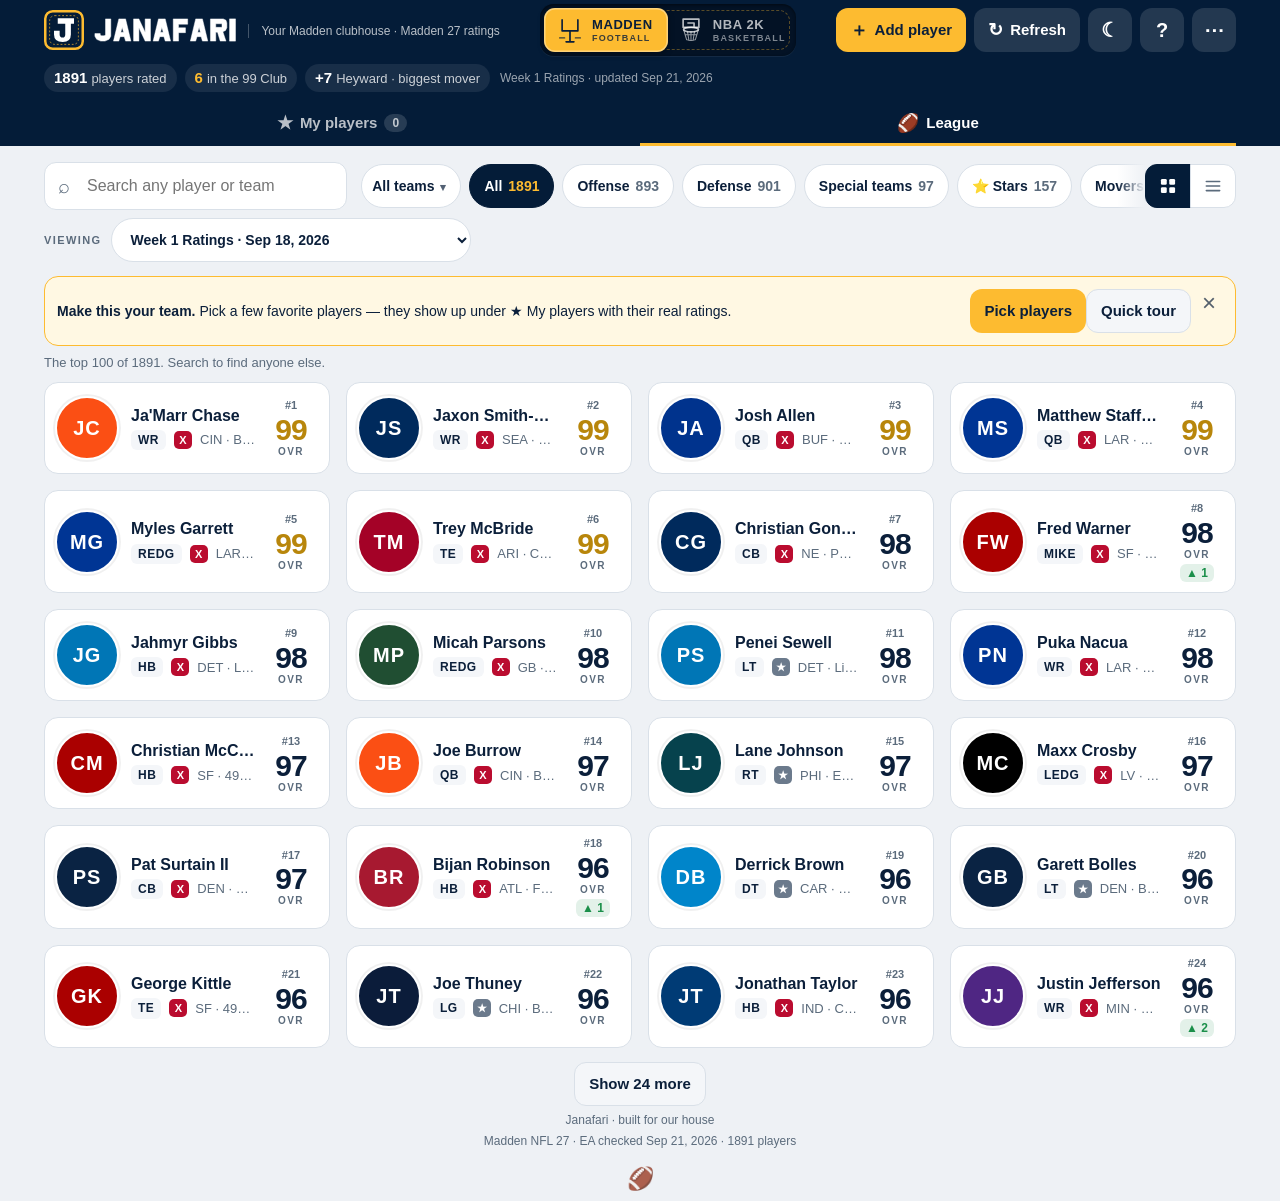
==== index.html @ 6f564b6e "Free agents: stop deleting the players neither source rates any more EA's Week 1 Ratings dropped 1,2" ====
<!doctype html>
<html lang="en">
<head>
  <meta charset="utf-8">
  <meta name="viewport" content="width=device-width, initial-scale=1, viewport-fit=cover">
  <meta name="apple-mobile-web-app-capable" content="yes">
  <meta name="apple-mobile-web-app-status-bar-style" content="black-translucent">
  <meta name="theme-color" content="#041c38">
  <title>Janafari — Madden 27 &amp; NBA 2K27 Ratings</title>
  <link rel="icon" href="data:image/svg+xml,%3Csvg xmlns=%22http://www.w3.org/2000/svg%22 viewBox=%220 0 64 64%22 role=%22img%22 aria-label=%22Janafari J%22%3E%3Crect x=%222%22 y=%222%22 width=%2260%22 height=%2260%22 rx=%2212%22 fill=%22%23041c38%22 stroke=%22%23fdbb30%22 stroke-width=%224%22/%3E%3Crect x=%229%22 y=%229%22 width=%2246%22 height=%2246%22 rx=%228%22 fill=%22none%22 stroke=%22%23fdbb30%22 stroke-width=%221.5%22 stroke-dasharray=%223 3%22 opacity=%22.7%22/%3E%3Cpath d=%22M22 13 H48 V22 H43 V39 Q43 51 30 51 Q16 51 16 39 V33 H25 V39 Q25 44 30 44 Q34 44 34 39 V22 H22 Z%22 fill=%22%23fff%22/%3E%3C/svg%3E">
  <link rel="apple-touch-icon" href="brand/apple-touch-icon.png">
  <link rel="stylesheet" href="styles.css?v=36">
  <script>
    // Set the theme BEFORE first paint so a dark-mode visitor never sees a white flash.
    (function () {
      try {
        var saved = localStorage.getItem('janafari-theme');
        if (saved !== 'dark' && saved !== 'light') {
          saved = window.matchMedia && window.matchMedia('(prefers-color-scheme: dark)').matches ? 'dark' : 'light';
        }
        document.documentElement.setAttribute('data-theme', saved);
      } catch (e) {
        document.documentElement.setAttribute('data-theme', 'light');
      }
    })();
  </script>
</head>
<body>

  <header class="topbar" style="padding-top: env(safe-area-inset-top);">
    <div class="wrap">
      <div class="masthead">
        <a class="brand" href="./" title="Janafari — home">
          <svg xmlns="http://www.w3.org/2000/svg" viewBox="0 0 64 64" aria-hidden="true" focusable="false" class="j-mark"><rect x="2" y="2" width="60" height="60" rx="12" fill="#041c38" stroke="#fdbb30" stroke-width="4"/><rect x="9" y="9" width="46" height="46" rx="8" fill="none" stroke="#fdbb30" stroke-width="1.5" stroke-dasharray="3 3" opacity=".7"/><path d="M22 13 H48 V22 H43 V39 Q43 51 30 51 Q16 51 16 39 V33 H25 V39 Q25 44 30 44 Q34 44 34 39 V22 H22 Z" fill="#fff"/></svg>
          <span class="brand-text">
            <h1 class="brand-name"><svg xmlns="http://www.w3.org/2000/svg" viewBox="-4 -4 641 108" role="img" aria-label="Janafari" class="wordmark"><g fill="#fff" stroke="#fff" stroke-width="2" stroke-linejoin="round" fill-rule="evenodd"><path d="M47.7 0.0 L71.7 0.0 L71.7 78.0 L63.7 92.0 L45.7 100.0 L26.0 100.0 L8.0 92.0 L0.0 78.0 L0.0 66.0 L24.0 66.0 L24.0 72.0 L30.0 76.0 L41.7 76.0 L47.7 72.0 L47.7 0.0 Z"/><path d="M83.7 100.0 L107.7 0.0 L138.1 0.0 L162.1 100.0 L138.1 100.0 L132.1 80.0 L113.7 80.0 L107.7 100.0 Z M116.7 60.0 L129.1 60.0 L122.1 36.0 L123.7 36.0 Z"/><path d="M174.1 0.0 L198.1 0.0 L226.2 60.0 L226.2 0.0 L250.2 0.0 L250.2 100.0 L226.2 100.0 L198.1 40.0 L198.1 100.0 L174.1 100.0 Z"/><path d="M262.2 100.0 L286.2 0.0 L316.6 0.0 L340.6 100.0 L316.6 100.0 L310.6 80.0 L292.2 80.0 L286.2 100.0 Z M295.2 60.0 L307.6 60.0 L300.6 36.0 L302.2 36.0 Z"/><path d="M352.6 0.0 L417.6 0.0 L417.6 24.0 L376.6 24.0 L376.6 40.0 L407.6 40.0 L407.6 62.0 L376.6 62.0 L376.6 100.0 L352.6 100.0 Z"/><path d="M429.6 100.0 L453.6 0.0 L484.0 0.0 L508.0 100.0 L484.0 100.0 L478.0 80.0 L459.6 80.0 L453.6 100.0 Z M462.6 60.0 L475.0 60.0 L468.0 36.0 L469.6 36.0 Z"/><path d="M520.0 0.0 L577.9 0.0 L589.9 6.0 L593.9 18.0 L593.9 40.0 L587.9 52.0 L575.9 58.0 L589.9 100.0 L589.9 100.0 L563.9 100.0 L551.9 60.0 L544.0 60.0 L544.0 100.0 L520.0 100.0 Z M544.0 22.0 L571.9 22.0 L571.9 38.0 L544.0 38.0 Z"/><path d="M605.9 0.0 L632.8 0.0 L632.8 100.0 L605.9 100.0 Z"/></g></svg></h1>
            <span class="brand-desc">Your Madden clubhouse · Madden 27 ratings</span>
          </span>
        </a>
        <!-- Sport switch: two jersey patches on a scoreboard track. The marks are single-weight line drawings
             (goalposts · a hoop) as SVG paths — no emoji, no fonts, no cartoon balls — drawn in one colour so
             they read like the wordmark; the gold patch slides between them. app.js sets data-on + aria-pressed. -->
        <div class="sport-switch" role="group" aria-label="Sport" id="sportSwitch" data-on="nfl">
          <span class="sport-thumb" aria-hidden="true"></span>
          <button class="sport-btn active" type="button" data-sport-pick="nfl" aria-pressed="true" title="Madden 27 — football ratings"><svg class="sport-ic" viewBox="0 0 32 32" aria-hidden="true" focusable="false"><path class="ic-line" d="M16 29.5 V17 M7 17 H25 M7 17 V4.5 M25 17 V4.5 M11.5 29.5 H20.5"/><path class="ic-line ic-thin" d="M4 25 H10 M22 25 H28"/></svg><span class="sport-label"><b>Madden</b><small>Football</small></span></button>
          <button class="sport-btn" type="button" data-sport-pick="nba" aria-pressed="false" title="NBA 2K27 — basketball ratings"><svg class="sport-ic" viewBox="0 0 32 32" aria-hidden="true" focusable="false"><path class="ic-line" d="M7 3.5 H25 V13 H7 Z M12.5 8 H19.5 V13 H12.5"/><ellipse class="ic-line" cx="16" cy="15.5" rx="8.5" ry="2.6"/><path class="ic-line ic-thin" d="M7.8 16.4 L11 27 M12 18 L13.5 27 M16 18.1 V27 M20 18 L18.5 27 M24.2 16.4 L21 27 M11 27 Q16 29.2 21 27 M9.4 21.5 H22.6"/></svg><span class="sport-label"><b>NBA 2K</b><small>Basketball</small></span></button>
        </div>
        <nav class="header-actions" aria-label="Actions">
          <button class="button button-gold" id="addButton" type="button"><span class="icon" aria-hidden="true">＋</span><span class="label">Add player</span></button>
          <button class="button" id="updateButton" type="button" title="Refresh ratings"><span class="icon" aria-hidden="true">↻</span><span class="label">Refresh</span><span class="sr-only">ratings</span></button>
          <button class="button button-icon" id="themeToggle" type="button" aria-pressed="false" title="Switch between light and dark"><span class="theme-icon" aria-hidden="true">☾</span><span class="sr-only">Toggle dark mode</span></button>
          <button class="button button-icon" id="helpButton" type="button" aria-label="Open Janafari Playbook" title="Janafari Playbook — how to use this page" aria-haspopup="dialog"><span aria-hidden="true">?</span></button>
          <button class="button button-icon" id="moreButton" type="button" title="More: backup, restore, where the numbers come from"><span aria-hidden="true">⋯</span><span class="sr-only">More</span></button>
        </nav>
      </div>

      <button class="egg-runner" id="eggRunner" type="button" aria-label="Play End Zone Run" title="Catch him!" hidden><span aria-hidden="true">🏃</span></button>
      <button class="egg-runner egg-ball" id="eggBall" type="button" aria-label="Play Janafari Jam" title="Catch it!" hidden><svg viewBox="0 0 32 32" aria-hidden="true" focusable="false" class="mark-ball"><circle cx="16" cy="16" r="13"/><path d="M16 3 V29 M3 16 H29 M6.8 6.8 Q16 14.5 25.2 6.8 M6.8 25.2 Q16 17.5 25.2 25.2"/></svg></button>
      <div class="statline" id="statline" aria-live="polite">
        <span class="stat"><b id="trackedCount">–</b><span id="trackedLabel">players rated</span></span>
        <span class="stat gold"><b id="clubCount">–</b><span id="clubLabel">in the 99 Club</span></span>
        <span class="stat" id="moverStat" hidden><b id="moverValue">–</b><span id="moverName">biggest mover</span></span>
        <span class="stat-source" id="sourceStamp">Loading ratings…</span>
      </div>

      <div class="tabs">
        <div class="tablist" role="tablist" aria-label="Which players to show">
          <button class="tab active" type="button" role="tab" id="tab-watch" data-tab="watch" aria-selected="true" aria-controls="boardPanel" tabindex="0"><span class="tab-icon" aria-hidden="true">★</span>My players<span class="tab-count" id="watchTabCount">0</span></button>
          <button class="tab" type="button" role="tab" id="tab-league" data-tab="league" aria-selected="false" aria-controls="boardPanel" tabindex="-1"><span class="tab-icon" aria-hidden="true">🏈</span>League</button>
        </div>
        <button class="tab tab-add" type="button" id="addTab" aria-haspopup="dialog"><span class="tab-icon" aria-hidden="true">＋</span>Add</button>
      </div>
    </div>
  </header>

  <main class="wrap board">
    <div class="toolbar">
      <div class="toolbar-row merge">
        <label class="search-box">
          <span class="search-icon" aria-hidden="true">⌕</span>
          <span class="sr-only">Search players</span>
          <input id="searchInput" type="search" placeholder="Search any player or team" autocomplete="off" autocorrect="off" autocapitalize="off" spellcheck="false">
          <button class="search-clear" id="searchClear" type="button" aria-label="Clear search" hidden>×</button>
        </label>
        <div class="chips-wrap" id="chipsWrap">
        <div class="chips" role="group" aria-label="Filter players" id="filterChips">
          <button class="chip chip-team" type="button" id="teamChip" aria-haspopup="dialog" title="Pick a team"><span class="team-chip-label">All teams</span><span class="chip-caret" aria-hidden="true">▾</span></button>
          <button class="chip active" type="button" data-filter="all">All</button>
          <button class="chip" type="button" data-filter="offense" data-sport="nfl">Offense</button>
          <button class="chip" type="button" data-filter="defense" data-sport="nfl">Defense</button>
          <button class="chip" type="button" data-filter="special" data-sport="nfl">Special teams</button>
          <button class="chip" type="button" data-filter="guard" data-sport="nba">Guards</button>
          <button class="chip" type="button" data-filter="forward" data-sport="nba">Forwards</button>
          <button class="chip" type="button" data-filter="center" data-sport="nba">Centers</button>
          <button class="chip" type="button" data-filter="stars">⭐ Stars</button>
          <button class="chip" type="button" data-filter="movers" id="moversChip" hidden>Movers</button>
        </div>
        </div>
        <div class="view-group" role="group" aria-label="Choose layout">
          <button class="view-btn active" type="button" data-view="cards" aria-pressed="true" title="Cards"><svg class="view-ic" viewBox="0 0 24 24" aria-hidden="true" focusable="false"><rect x="3.5" y="3.5" width="7" height="7" rx="1.6"/><rect x="13.5" y="3.5" width="7" height="7" rx="1.6"/><rect x="3.5" y="13.5" width="7" height="7" rx="1.6"/><rect x="13.5" y="13.5" width="7" height="7" rx="1.6"/></svg><span class="sr-only">Cards</span></button>
          <button class="view-btn" type="button" data-view="list" aria-pressed="false" title="List"><svg class="view-ic" viewBox="0 0 24 24" aria-hidden="true" focusable="false"><path d="M4 6.5 H20 M4 12 H20 M4 17.5 H20"/></svg><span class="sr-only">List</span></button>
        </div>
      </div>
      <div class="toolbar-row week-row" id="weekRow" hidden>
        <label for="weekSelect" class="kicker" style="margin-right:10px">Viewing</label>
        <select id="weekSelect" class="chip" aria-label="Choose rating week"></select>
      </div>
    </div>

    <div class="invite" id="invite" hidden>
      <div class="invite-text"><b>Make this your team.</b> Pick a few favorite players — they show up under ★ My players with their real ratings.</div>
      <button class="button button-gold" id="inviteButton" type="button">Pick players</button>
      <button class="button button-quiet invite-tour" id="inviteTour" type="button">Quick tour</button>
      <button class="invite-close" id="inviteClose" type="button" aria-label="Dismiss">&times;</button>
    </div>
    <p class="board-note" id="boardNote" hidden></p>
    <div class="empty-state" id="loading"><div class="empty-icon">🏈</div><strong class="empty-title">Loading ratings…</strong></div>
    <div id="boardPanel" role="tabpanel" aria-labelledby="tab-watch">
    <div class="card-grid" id="playerCards"></div>

    <div class="table-wrap" id="tableWrap" hidden>
      <table>
        <thead>
          <tr>
            <th class="rank-col">#</th>
            <th>Player</th>
            <th class="center">OVR</th>
            <th class="center col-change" id="thChange" hidden>Week</th>
            <th class="col-trend" id="thTrend" hidden>Trend</th>
          </tr>
        </thead>
        <tbody id="playerRows"></tbody>
      </table>
    </div>
    <div class="empty-state" id="emptyState" hidden></div>
    <div class="more-row" id="moreRow" hidden><button class="button button-quiet" id="moreButtonList" type="button">Show more</button></div>
    </div>
  </main>

  <footer class="wrap">
    <span>Janafari · built for our house</span><br>
    <span id="footerStamp"></span><br>
    <button class="button button-icon footer-egg" id="playEgg" type="button" aria-label="Play End Zone Run" title="End Zone Run" data-sport="nfl"><span aria-hidden="true">🏈</span></button><button class="button button-icon footer-egg footer-egg-hoop" id="playEggNba" type="button" aria-label="Play Janafari Jam" title="Janafari Jam" data-sport="nba"><svg viewBox="0 0 32 32" aria-hidden="true" focusable="false" class="mark-hoop"><path d="M7 3.5 H25 V13 H7 Z M12.5 8 H19.5 V13 H12.5"/><ellipse cx="16" cy="15.5" rx="8.5" ry="2.6"/><path d="M7.8 16.4 L11 27 M12 18 L13.5 27 M16 18.1 V27 M20 18 L18.5 27 M24.2 16.4 L21 27 M11 27 Q16 29.2 21 27 M9.4 21.5 H22.6"/></svg></button>
  </footer>

  <div class="modal" id="addModal" role="dialog" aria-modal="true" aria-labelledby="addTitle" hidden>
    <div class="modal-backdrop" data-close="add"></div>
    <div class="modal-sheet">
      <div class="modal-head">
        <div><div class="kicker">Find anyone in the league</div><h2 id="addTitle">Add a player</h2></div>
        <button class="close-button" type="button" data-close="add" aria-label="Close">&times;</button>
      </div>
      <div class="modal-body">
        <label class="search-box">
          <span class="search-icon" aria-hidden="true">⌕</span>
          <span class="sr-only">Search the league</span>
          <input id="addSearch" type="search" placeholder="Name, team or position" autocomplete="off" autocorrect="off" autocapitalize="off" spellcheck="false">
        </label>
        <p class="modal-copy" id="addStatus" style="margin-top:12px">Type a name, team or position — every rated player is here.</p>
        <div class="roster-list" id="addResults"></div>
      </div>
    </div>
  </div>

  <div class="modal" id="playerModal" role="dialog" aria-modal="true" aria-labelledby="playerTitle" hidden>
    <div class="modal-backdrop" data-close="player"></div>
    <div class="modal-sheet">
      <div class="modal-head">
        <div><div class="kicker" id="playerKicker">Player card</div><h2 id="playerTitle">Player</h2></div>
        <button class="close-button" type="button" data-close="player" aria-label="Close">&times;</button>
      </div>
      <div class="modal-body">
        <div class="bio-hero" id="bioHero"></div>
        <dl class="bio-list" id="bioList"></dl>
        <div class="bio-stats" id="bioStats"></div>
      </div>
      <div class="modal-foot">
        <button class="button button-gold" id="watchToggle" type="button">☆ Add to my players</button>
      </div>
    </div>
  </div>

  <div class="modal" id="teamModal" role="dialog" aria-modal="true" aria-labelledby="teamTitle" hidden>
    <div class="modal-backdrop" data-close="team"></div>
    <div class="modal-sheet">
      <div class="modal-head">
        <div><div class="kicker">Tap a logo</div><h2 id="teamTitle">Pick a team</h2></div>
        <button class="close-button" type="button" data-close="team" aria-label="Close">&times;</button>
      </div>
      <div class="modal-body">
        <div class="team-grid" id="teamGrid"></div>
      </div>
    </div>
  </div>

  <!-- Asked once, the first time a player on the list stops being rated. Closing it KEEPS everyone. -->
  <div class="modal" id="faModal" role="dialog" aria-modal="true" aria-labelledby="faTitle" hidden>
    <div class="modal-backdrop" data-close="fa"></div>
    <div class="modal-sheet">
      <div class="modal-head">
        <div><div class="kicker">Your players</div><h2 id="faTitle">A free agent</h2></div>
        <button class="close-button" type="button" data-close="fa" aria-label="Close">&times;</button>
      </div>
      <div class="modal-body">
        <p class="fa-note" id="faNote"></p>
        <div id="faList"></div>
        <div class="fa-actions"><button class="button button-gold" type="button" id="faKeep">Keep on my list</button></div>
      </div>
    </div>
  </div>

  <div class="modal" id="moreModal" role="dialog" aria-modal="true" aria-labelledby="moreTitle" hidden>
    <div class="modal-backdrop" data-close="more"></div>
    <div class="modal-sheet">
      <div class="modal-head">
        <div><div class="kicker">Keep it safe</div><h2 id="moreTitle">Backup &amp; more</h2></div>
        <button class="close-button" type="button" data-close="more" aria-label="Close">&times;</button>
      </div>
      <div class="modal-body">
        <button class="backup-action" id="helpMore" type="button"><b>? Help · Janafari Playbook</b><span>What to tap, what the numbers mean, where your players go</span></button>
        <button class="backup-action" id="playMore" type="button" data-sport="nfl"><b>🏈 Play End Zone Run</b><span>Tap to jump. Reach the end zone.</span></button>
        <button class="backup-action" id="playMoreNba" type="button" data-sport="nba"><b>Play Janafari Jam</b><span>Two-on-two, one button, random rules every basket.</span></button>
        <button class="backup-action" id="refreshMore" type="button"><b>↻ Refresh ratings</b><span>Get what today's check found</span></button>
        <p class="modal-copy" style="margin-top:16px">Your players and the saved weeks live on this device. Save a backup once in a while in case Safari clears its website data.</p>
        <button class="backup-action" id="exportButton" type="button"><b>Save a backup file</b><span>Downloads your players and saved weeks</span></button>
        <label class="backup-action file-action"><b>Restore a backup file</b><span>Choose a previously saved .json file</span><input id="importInput" type="file" accept="application/json,.json"></label>
        <div class="more-info">
          <b>Where the numbers come from.</b>
          <span data-sport="nfl">Every rating and attribute is EA's official Madden 27 data, saved with this page and checked for updates every day. Nobody types a rating in here.</span>
          <span data-sport="nba">Every rating, attribute and badge is NBA 2K27 data from 2K Ratings, the Play Now database — saved with this page and checked for updates every day. 2K's own site only shows a top 100. Nobody types a rating in here.</span>
          <span id="moreStamp"></span><br>
          <a href="https://www.ea.com/games/madden-nfl/ratings" target="_blank" rel="noopener" data-sport="nfl">See EA's ratings page ↗</a>
          <a href="https://www.2kratings.com/" target="_blank" rel="noopener" data-sport="nba">See 2K Ratings ↗</a>
        </div>
        <div class="danger-zone">
          <button id="resetButton" type="button">Clear my players</button>
        </div>
      </div>
    </div>
  </div>

  <div class="modal" id="helpModal" role="dialog" aria-modal="true" aria-labelledby="helpTitle" hidden>
    <div class="modal-backdrop" data-close="help"></div>
    <div class="modal-sheet">
      <div class="modal-head">
        <div><div class="kicker">How to play</div><h2 id="helpTitle">Janafari Playbook</h2></div>
        <button class="close-button" type="button" data-close="help" aria-label="Close">&times;</button>
      </div>
      <div class="modal-body help-body">
        <nav class="help-nav" aria-label="Jump to a section">
          <a class="chip" href="#help-find">Find a player</a><a class="chip" href="#help-mine">My players</a><a class="chip" href="#help-team">Find a team</a><a class="chip" href="#help-card">Player cards</a><a class="chip" href="#help-changes">Rating changes</a><a class="chip" href="#help-filters">Filters</a><a class="chip" href="#help-refresh">Refresh</a><a class="chip" href="#help-keep">Keep your list</a><a class="chip" href="#help-game" data-sport="nfl">End Zone Run</a><a class="chip" href="#help-jam" data-sport="nba">Janafari Jam</a>
        </nav>
        <div class="help-intro">
          <p>Three things to know, then you're playing.</p>
          <button class="button button-gold" id="tourStart" type="button">Take a quick tour</button>
        </div>

        <section class="help-section" id="help-find">
          <div class="help-icon" aria-hidden="true"><span class="help-btn gold">＋</span></div>
          <div class="help-text"><h3>Find a player</h3><p>Tap <b>＋ Add</b> (bottom bar on a phone, top-right on an iPad or PC) and search for a player. Open his card and tap <b>☆ Add to my players</b>.</p>
            <button class="button button-quiet help-go" type="button" data-go="add">Find a player</button></div>
        </section>

        <section class="help-section" id="help-mine">
          <div class="help-icon" aria-hidden="true"><span class="help-btn">★</span></div>
          <div class="help-text"><h3>My players</h3><p>Tap <b>★ My players</b> to see your players. Tap <b>League</b> to see every player in the <span data-sport="nfl">NFL</span><span data-sport="nba">NBA</span>. The <b>🏈 / 🏀</b> switch at the top flips the whole page between Madden and NBA 2K — each sport keeps its own list.</p>
            <button class="button button-quiet help-go" type="button" data-go="mine">See my players</button></div>
        </section>

        <section class="help-section" id="help-team">
          <div class="help-icon" aria-hidden="true"><span class="help-chip">All teams ▾</span></div>
          <div class="help-text"><h3>Find a team</h3><p>Tap <b>All teams</b> and pick a team logo to see its whole roster, best rating first.</p>
            <button class="button button-quiet help-go" type="button" data-go="team">Choose a team</button></div>
        </section>

        <section class="help-section help-section-wide" id="help-card">
          <div class="help-icon help-icon-wide" aria-hidden="true">
            <div class="help-card">
              <span class="portrait help-portrait"><span class="portrait-mono">J</span></span>
              <span class="help-card-body"><b>Player name</b><span><i class="pos-pill" data-sport="nfl">QB</i><i class="pos-pill" data-sport="nba">PG</i> Team</span></span>
              <span class="help-card-ovr"><b>OVR</b><small>overall</small></span>
            </div>
          </div>
          <div class="help-text"><h3>Player cards</h3><p><b>OVR</b> means <b>overall rating</b> — higher is better, and 99 is the best there is.</p>
            <p data-sport="nfl">The blue pill is his position — like QB, DT or WILL. Open his card and it says the whole word, plus his age, college, abilities and top skills.</p>
            <p data-sport="nba">The blue pill is his position — PG, SG, SF, PF or C. Open his card and it says the whole word, plus his age, size, build, badges and top skills.</p>
            <p class="help-note" data-sport="nfl"><b>Badges:</b> a red <b>X</b> means he has an <b>X-Factor</b> — a signature power that switches on once he gets hot in a game, and while it's on he's nearly unstoppable at that one thing. A grey <b>★</b> means <b>Superstar</b> abilities — always on, a steady boost. On his card, tap any ability name (like "Double Me") to see what it means. The <b>⭐ Stars</b> filter shows only players with a badge.</p>
            <p class="help-note" data-sport="nba"><b>Badges:</b> a purple <b>HOF</b> on a card means he has a <b>Hall of Fame</b> badge — the top level of a 2K skill, like Deadeye or Posterizer. Every badge comes in Bronze, Silver, Gold or Hall of Fame. On his card, tap any badge name to see what it does. The <b>⭐ Stars</b> filter shows only the Hall of Fame players.</p></div>
        </section>

        <section class="help-section" id="help-changes">
          <div class="help-icon" aria-hidden="true"><span class="change change-up">▲ 2</span></div>
          <div class="help-text"><h3>Rating changes</h3><p id="helpChangesCopy">The arrows show how a rating changed from the earlier rating week.</p>
            <button class="button button-quiet help-go" type="button" data-go="movers" id="helpMoversGo" hidden>See who moved</button></div>
        </section>

        <section class="help-section" id="help-filters">
          <div class="help-icon" aria-hidden="true"><span class="help-chip dark">Defense</span></div>
          <div class="help-text"><h3>Filters</h3><p><span data-sport="nfl"><b>Offense</b>, <b>Defense</b> and <b>Special teams</b></span><span data-sport="nba"><b>Guards</b>, <b>Forwards</b> and <b>Centers</b></span> narrow the list. <b>All</b> shows every position. Picking a team or typing a name still hides some players — this button clears all three.</p>
            <button class="button button-quiet help-go" type="button" data-go="reset">Clear filters and search</button></div>
        </section>

        <section class="help-section" id="help-refresh">
          <div class="help-icon" aria-hidden="true"><span class="help-btn">↻</span></div>
          <div class="help-text"><h3>Refresh</h3><p><b>↻ Refresh</b> gets the latest ratings saved for this page. On a phone: tap <b>⋯ More</b>, then <b>↻ Refresh ratings</b>. "Last checked …" under it is the day this page got the numbers.</p>
            <button class="button button-quiet help-go" type="button" data-go="refresh">Refresh now</button></div>
        </section>

        <section class="help-section" id="help-keep">
          <div class="help-icon" aria-hidden="true"><span class="help-btn">⋯</span></div>
          <div class="help-text"><h3>Keep your list</h3><p>Your players stay in this browser on this device. Another device has its own list. Save a backup now and then to keep a copy.</p>
            <button class="button button-quiet help-go" type="button" data-go="backup">Open backup options</button></div>
        </section>

        <section class="help-section" id="help-game" data-sport="nfl">
          <div class="help-icon" aria-hidden="true"><span class="help-btn">🏈</span></div>
          <div class="help-text"><h3>End Zone Run</h3><p>You're Jonathan Taylor, #28. Tap <b>JUMP</b> (or the field, or press <b>Space</b>) to hurdle the defenders. Every <b>100 yards</b> is a touchdown — arms up, fireworks — and the next drive is against a new team in a new city, a little faster. One tackle and the run is over — then your initials go on the board. Grab a floating football for two seconds of turbo. Seven points a touchdown; the score is on the scoreboard at the top right.</p>
            <p class="help-note">The big button starts a run and then jumps. Pause (<b>P</b>) · Restart · Exit (<b>Esc</b>) · Sound switch (off until you turn it on). Find it under ⋯ More or the 🏈 at the bottom of the page.</p>
            <button class="button button-quiet help-go" type="button" data-go="game">Play End Zone Run</button></div>
        </section>
        <section class="help-section" id="help-jam" data-sport="nba">
          <div class="help-icon" aria-hidden="true"><span class="help-btn"><svg viewBox="0 0 32 32" aria-hidden="true" focusable="false" class="mark-hoop"><path d="M7 3.5 H25 V13 H7 Z M12.5 8 H19.5 V13 H12.5"/><ellipse cx="16" cy="15.5" rx="8.5" ry="2.6"/><path d="M7.8 16.4 L11 27 M12 18 L13.5 27 M16 18.1 V27 M20 18 L18.5 27 M24.2 16.4 L21 27 M11 27 Q16 29.2 21 27 M9.4 21.5 H22.6"/></svg></span></div>
          <div class="help-text"><h3>Janafari Jam</h3><p>Two-on-two, one button. Your two Pacers run on their own — you tap to <b>jump</b>, and tap with the ball to <b>shoot</b>. Every basket changes the rules: a beach ball, a bowling ball, moon gravity, giants, big heads, snow. <b>First to 5</b> wins. Beat a team and the next one comes to town — their two best players, with their real NBA 2K27 ratings. Lose once and your win streak goes on the board.</p>
            <p class="help-note">The big button starts the game, then jumps. Keys: <b>Space</b> or <b>W</b> to jump/shoot · <b>2 players</b> puts a friend on the ↑ key (or the right half of the court on a touch screen) · Pause (<b>P</b>) · Exit (<b>Esc</b>). Sound is off until you turn it on.</p>
            <button class="button button-quiet help-go" type="button" data-go="game">Play Janafari Jam</button></div>
        </section>
      </div>
    </div>
  </div>

  <div class="modal" id="tourModal" role="dialog" aria-modal="true" aria-labelledby="tourTitle" hidden>
    <div class="modal-backdrop" data-close="tour"></div>
    <div class="modal-sheet tour-sheet">
      <div class="modal-head">
        <div><div class="kicker" id="tourStep">Step 1 of 3</div><h2 id="tourTitle">Find a player</h2></div>
        <button class="close-button" type="button" data-close="tour" aria-label="Close">&times;</button>
      </div>
      <div class="modal-body">
        <div class="tour-art" id="tourArt" aria-hidden="true"></div>
        <p class="tour-copy" id="tourCopy"></p>
      </div>
      <div class="modal-foot tour-foot">
        <button class="button button-quiet" id="tourBack" type="button">Back</button>
        <button class="button button-quiet" id="tourSkip" type="button">Skip</button>
        <button class="button button-gold" id="tourNext" type="button">Next</button>
      </div>
    </div>
  </div>

  <div class="modal" id="gameModal" role="dialog" aria-modal="true" aria-labelledby="gameTitle" hidden>
    <div class="modal-backdrop" data-close="game"></div>
    <div class="modal-sheet game-sheet">
      <div class="modal-head">
        <div><div class="kicker">Janafari arcade</div><h2 id="gameTitle">End Zone Run</h2></div>
        <button class="close-button" type="button" data-close="game" aria-label="Close">&times;</button>
      </div>
      <div class="modal-body game-body">
        <div class="game-hud" aria-live="off"><span id="gameYards">0 yd</span><span id="gameLives" class="game-tds">IND 0</span><span id="gameBest">Best 0 pts · 0 yd</span></div>
        <div class="game-drive" id="gameDrive">Home opener · Indianapolis</div>
        <div class="game-stage" id="gameStage">
          <canvas id="gameCanvas" aria-label="End Zone Run field" role="img"></canvas>
          <div class="game-overlay" id="gameOverlay">
            <b id="gameOverlayTitle">End Zone Run</b>
            <p id="gameOverlayCopy">Tap the big button to start.</p>
            <div class="game-initials" id="gameInitials" hidden>
              <label for="gameIni" class="sr-only">Your initials, up to three letters</label>
              <input id="gameIni" class="game-ini" type="text" maxlength="3" autocomplete="off" autocorrect="off" autocapitalize="characters" spellcheck="false" placeholder="AAA">
              <button class="button button-gold game-ini-save" id="gameIniSave" type="button">Save</button>
              <button class="button button-quiet game-ini-skip" id="gameIniSkip" type="button">No thanks</button>
            </div>
            <button class="button button-gold" id="gameOverlayBtn" type="button">Start</button>
          </div>
        </div>
        <button class="button button-gold game-jump" id="gameJump" type="button">TAP TO START</button>
        <div class="game-actions">
          <button class="button button-quiet" id="gamePause" type="button" disabled>Pause</button>
          <button class="button button-quiet" id="gameRestart" type="button">Restart</button>
          <button class="button button-quiet" id="gameScores" type="button" aria-expanded="false" aria-controls="gameBoard">🏆 Top runs</button>
          <button class="button button-quiet" id="gameSound" type="button" aria-pressed="false">🔇 Sound off</button>
          <button class="button button-quiet" id="gameExit" type="button">Exit</button>
        </div>
        <div class="game-board" id="gameBoard" hidden>
          <div class="game-board-title">★ TOP RUNS ★</div>
          <ol id="gameBoardList"></ol>
        </div>
        <p class="help-note game-note">The big button starts a run, then jumps. A tap on the field or <b>Space</b> does the same. One tackle ends the run. Pause: <b>P</b>. Exit: <b>Esc</b>. Sound is off until you switch it on.</p>
      </div>
    </div>
  </div>

  <div class="modal" id="hoopsModal" role="dialog" aria-modal="true" aria-labelledby="hoopsTitle" hidden>
    <div class="modal-backdrop" data-close="hoops"></div>
    <div class="modal-sheet game-sheet">
      <div class="modal-head">
        <div><div class="kicker">Janafari arcade</div><h2 id="hoopsTitle">Janafari Jam</h2></div>
        <button class="close-button" type="button" data-close="hoops" aria-label="Close">&times;</button>
      </div>
      <div class="modal-body game-body">
        <div class="game-hud" aria-live="off"><span id="hoopsScore" class="game-tds">IND 0 · CHI 0</span><span id="hoopsStreak">Streak 0</span><span id="hoopsBest">Best 0 wins</span></div>
        <div class="game-drive" id="hoopsDrive">Game 1 · Pacers vs Bulls · first to 5</div>
        <div class="game-stage" id="hoopsStage">
          <canvas id="hoopsCanvas" aria-label="Janafari Jam court" role="img"></canvas>
          <div class="game-overlay" id="hoopsOverlay">
            <b id="hoopsOverlayTitle">Janafari Jam</b>
            <p id="hoopsOverlayCopy">Tap the big button to tip off.</p>
            <div class="game-initials" id="hoopsInitials" hidden>
              <label for="hoopsIni" class="sr-only">Your initials, up to three letters</label>
              <input id="hoopsIni" class="game-ini" type="text" maxlength="3" autocomplete="off" autocorrect="off" autocapitalize="characters" spellcheck="false" placeholder="AAA">
              <button class="button button-gold game-ini-save" id="hoopsIniSave" type="button">Save</button>
              <button class="button button-quiet game-ini-skip" id="hoopsIniSkip" type="button">No thanks</button>
            </div>
            <button class="button button-gold" id="hoopsOverlayBtn" type="button">Tip-off</button>
          </div>
        </div>
        <button class="button button-gold game-jump" id="hoopsJump" type="button">TAP TO START</button>
        <div class="game-actions">
          <button class="button button-quiet" id="hoopsPause" type="button" disabled>Pause</button>
          <button class="button button-quiet" id="hoopsRestart" type="button">Restart</button>
          <button class="button button-quiet" id="hoopsTwo" type="button" aria-pressed="false">2 players: off</button>
          <button class="button button-quiet" id="hoopsScores" type="button" aria-expanded="false" aria-controls="hoopsBoard">🏆 Top streaks</button>
          <button class="button button-quiet" id="hoopsSound" type="button" aria-pressed="false">🔇 Sound off</button>
          <button class="button button-quiet" id="hoopsExit" type="button">Exit</button>
        </div>
        <div class="game-board" id="hoopsBoard" hidden>
          <div class="game-board-title">★ TOP STREAKS ★</div>
          <ol id="hoopsBoardList"></ol>
        </div>
        <p class="help-note game-note">Tap to jump; tap with the ball to shoot. <b>Space</b> or <b>W</b> does the same. With 2 players on, a friend takes the <b>↑</b> key or the right half of the court. First to 5. Pause: <b>P</b>. Exit: <b>Esc</b>.</p>
      </div>
    </div>
  </div>

  <div class="toast" id="toast" role="status" aria-live="polite"></div>

  <script src="app.js?v=34"></script>
  <script>
    (function () {
      var root = document.documentElement;
      var btn = document.getElementById('themeToggle');
      var meta = document.querySelector('meta[name="theme-color"]');
      if (!btn) return;
      function paint() {
        var dark = root.getAttribute('data-theme') === 'dark';
        btn.setAttribute('aria-pressed', dark ? 'true' : 'false');
        btn.querySelector('.theme-icon').textContent = dark ? '☀' : '☾';
        btn.title = dark ? 'Switch to light' : 'Switch to dark';
        if (meta) meta.setAttribute('content', dark ? '#05101f' : '#041c38');
      }
      btn.addEventListener('click', function () {
        var next = root.getAttribute('data-theme') === 'dark' ? 'light' : 'dark';
        root.setAttribute('data-theme', next);
        try { localStorage.setItem('janafari-theme', next); } catch (e) {}
        paint();
      });
      if (window.matchMedia) {
        var mq = window.matchMedia('(prefers-color-scheme: dark)');
        var onChange = function (e) {
          var saved = null;
          try { saved = localStorage.getItem('janafari-theme'); } catch (err) {}
          if (saved === 'dark' || saved === 'light') return;
          root.setAttribute('data-theme', e.matches ? 'dark' : 'light');
          paint();
        };
        if (mq.addEventListener) mq.addEventListener('change', onChange);
        else if (mq.addListener) mq.addListener(onChange);
      }
      paint();
    })();
  </script>
</body>
</html>
---- styles.css ----
/* ==========================================================================
   Janafari — Madden 27 + NBA 2K27 ratings tracker
   v3 (2026-09-12): one stylesheet, three breakpoints, no overlap.
   v4 (2026-09-19): a sport switch in the masthead; html[data-sport] shows one
   sport's copy and hides the other's (elements tagged data-sport="nfl|nba").
     phone   ≤ 600px   one column of row-cards, bottom tab bar, sticky search
     tablet  601–1024  header in one row, search on its own row, 2–3 columns
     desktop > 1024    one-row toolbar, 4 columns, 1240px wrap
   Rules that keep the old iPad working: no flex `gap` (margins instead),
   every `gap` on a grid has a `grid-gap` twin, plain colour fallbacks sit
   before every var(), no webfonts, ES5 in app.js.
   ========================================================================== */

:root {
  --bg: #eef1f5;
  --surface: #ffffff;
  --surface-2: #f4f6f9;
  --line: #d9e0e8;
  --text: #0b1f3a;
  --muted: #5b6b7c;
  --navy: #041c38;
  --navy-2: #0b2a4f;
  --gold: #fdbb30;
  --gold-ink: #0b1f3a;
  --scarlet: #ba0c2f;
  --up: #1b8f4a;
  --down: #c0392b;
  --shadow: 0 6px 20px rgba(4, 28, 56, .10);
  --radius: 14px;
  --gutter: 12px;
  --tabbar: 0px;
}
html[data-theme="dark"] {
  --bg: #07111f;
  --surface: #0f1d31;
  --surface-2: #14243b;
  --line: #22344d;
  --text: #eef3f9;
  --muted: #9aacc0;
  --navy: #05101f;
  --navy-2: #0b1d36;
  --shadow: 0 8px 24px rgba(0, 0, 0, .35);
}

* { box-sizing: border-box; }
html { background: #eef1f5; background: var(--bg); color-scheme: light; -webkit-text-size-adjust: 100%; }
html[data-theme="dark"] { color-scheme: dark; }
body {
  margin: 0;
  min-width: 320px;
  color: #0b1f3a; color: var(--text);
  background: #eef1f5; background: var(--bg);
  font-family: "Avenir Next", Avenir, -apple-system, BlinkMacSystemFont, "Segoe UI", Roboto, Arial, sans-serif;
  font-size: 16px;
  line-height: 1.35;
  -webkit-font-smoothing: antialiased;
  padding-bottom: var(--tabbar);
}
button, input, select { font: inherit; color: inherit; }
button, select { cursor: pointer; }
button { -webkit-tap-highlight-color: transparent; }
/* Focus: always visible by default; only browsers that know :focus-visible hide it for mouse clicks
   (an unknown pseudo-class voids a rule, so old Safari simply keeps the ring — the safe direction). */
:focus { outline: 3px solid #fdbb30; outline: 3px solid var(--gold); outline-offset: 2px; }
:focus:not(:focus-visible) { outline: none; }
:focus-visible { outline: 3px solid #fdbb30; outline: 3px solid var(--gold); outline-offset: 2px; }
[hidden] { display: none !important; }
.sr-only { position: absolute; width: 1px; height: 1px; overflow: hidden; clip: rect(0 0 0 0); white-space: nowrap; }

.wrap { max-width: 1240px; margin: 0 auto; padding: 0 12px; padding: 0 var(--gutter); }

/* ---------- header ---------- */
.topbar { background: #041c38; background: var(--navy); color: #fff; }
.masthead {
  display: -webkit-box; display: -webkit-flex; display: flex;
  -webkit-box-align: center; -webkit-align-items: center; align-items: center;
  -webkit-box-pack: justify; -webkit-justify-content: space-between; justify-content: space-between;
  min-height: 56px;
  padding: 4px 0;
}
.brand { display: -webkit-box; display: -webkit-flex; display: flex; -webkit-box-align: center; -webkit-align-items: center; align-items: center; min-height: 44px; color: #fff; text-decoration: none; min-width: 0; }
/* One line: mark · wordmark · descriptor, all sharing one vertical centre. The descriptor used to sit UNDER
   the wordmark, which pushed the emblem's centre off the wordmark's centre (owner: "the emblem needs to be
   centered"). Now the mark is 36px and the wordmark's cap-height sits on the mark's midline. */
.j-mark { -webkit-flex: 0 0 auto; flex: 0 0 auto; width: 36px; height: 36px; margin-right: 10px; display: block; }
.brand-text { min-width: 0; display: -webkit-box; display: -webkit-flex; display: flex; -webkit-box-align: center; -webkit-align-items: center; align-items: center; }
.brand-name { margin: 0; line-height: 0; -webkit-flex: 0 0 auto; flex: 0 0 auto; }   /* the heading IS the wordmark (SVG paths, no font) */
.brand-name .wordmark { display: block; height: 22px; width: auto; }
.brand-desc { display: none; margin: 2px 0 0 12px; padding-left: 12px; border-left: 1px solid rgba(255,255,255,.25); font-size: 12px; line-height: 1.2; color: rgba(255,255,255,.72); white-space: nowrap; min-width: 0; overflow: hidden; text-overflow: ellipsis; }
@media (min-width: 1100px) { .brand-desc { display: block; } }   /* only where it can never meet the buttons (a half-width desktop window is ~900px) */

.header-actions { display: -webkit-box; display: -webkit-flex; display: flex; -webkit-box-align: center; -webkit-align-items: center; align-items: center; -webkit-flex: 0 0 auto; flex: 0 0 auto; }
.header-actions > * + * { margin-left: 8px; }

/* ---------- sport switch: two jersey patches on a scoreboard track ----------
   Track = the navy of the header with the same stitched dashed inset as the J patch (brand/mark-B).
   Thumb = a gold patch that slides under the chosen sport (transform only, so old iPads animate it
   on the GPU; reduced-motion users get a plain jump). Marks are single-colour line drawings — the
   goalposts and the hoop — in navy on the gold patch, white where they wait. Between the brand and
   the buttons from 601px; its own full-width row on phones. */
html[data-sport="nba"] [data-sport="nfl"], html[data-sport="nfl"] [data-sport="nba"] { display: none !important; }
.sport-switch {
  position: relative; display: -webkit-box; display: -webkit-flex; display: flex; -webkit-flex: 0 0 auto; flex: 0 0 auto;
  margin: 0 12px; padding: 4px; border-radius: 14px;
  background: #020f22; background: rgba(0,0,0,.35);
  box-shadow: inset 0 1px 3px rgba(0,0,0,.5), 0 1px 0 rgba(255,255,255,.06);
}
.sport-switch:before {   /* the stitched inner line of the jersey patch */
  content: ""; position: absolute; left: 6px; right: 6px; top: 6px; bottom: 6px; border-radius: 11px;
  border: 1px dashed rgba(253,187,48,.35); pointer-events: none;
}
.sport-thumb {
  position: absolute; z-index: 0; top: 4px; bottom: 4px; left: 4px; width: 50%; width: calc(50% - 4px);
  border-radius: 11px; background: #fdbb30; background: var(--gold);
  box-shadow: 0 2px 6px rgba(0,0,0,.35), inset 0 0 0 1.5px rgba(255,255,255,.35);
  -webkit-transition: -webkit-transform .28s cubic-bezier(.4,0,.2,1); transition: transform .28s cubic-bezier(.4,0,.2,1);
}
.sport-switch[data-on="nba"] .sport-thumb { -webkit-transform: translateX(100%); transform: translateX(100%); }
.sport-btn {
  position: relative; z-index: 1;
  display: -webkit-box; display: -webkit-flex; display: flex; -webkit-box-align: center; -webkit-align-items: center; align-items: center; -webkit-box-pack: center; -webkit-justify-content: center; justify-content: center;
  -webkit-box-flex: 1; -webkit-flex: 1 1 0; flex: 1 1 0; min-width: 0;
  min-height: 44px; padding: 0 12px 0 9px; border: 0; border-radius: 11px; background: transparent;   /* every control is 44px, this one included */
  color: rgba(255,255,255,.7); text-align: left; white-space: nowrap;
  -webkit-transition: color .2s; transition: color .2s;
}
.sport-btn.active { color: #0b1f3a; color: var(--gold-ink); }
.sport-btn:active .sport-ic { -webkit-transform: scale(.92); transform: scale(.92); }
.sport-ic { width: 28px; height: 28px; -webkit-flex: 0 0 auto; flex: 0 0 auto; overflow: visible; -webkit-transition: -webkit-transform .15s; transition: transform .15s; }
/* one weight, one colour: the goalposts and the hoop are drawn, not painted */
.sport-ic .ic-line { fill: none; stroke: rgba(255,255,255,.72); stroke-width: 1.9; stroke-linecap: round; stroke-linejoin: round; -webkit-transition: stroke .25s; transition: stroke .25s; }
.sport-ic .ic-thin { stroke-width: 1.2; opacity: .8; }
.sport-btn.active .sport-ic .ic-line { stroke: #0b1f3a; stroke: var(--gold-ink); }
.sport-label { display: -webkit-box; display: -webkit-flex; display: flex; -webkit-box-orient: vertical; -webkit-flex-direction: column; flex-direction: column; margin-left: 8px; line-height: 1; min-width: 0; }
.sport-label b { font-size: 13px; font-weight: 900; letter-spacing: .6px; text-transform: uppercase; }
.sport-label small { margin-top: 3px; font-size: 9px; font-weight: 700; letter-spacing: 1.2px; text-transform: uppercase; opacity: .7; }
.sport-btn.active .sport-label small { opacity: .8; }
@media (prefers-reduced-motion: reduce) { .sport-thumb, .sport-ic, .sport-ic *, .sport-btn { -webkit-transition: none; transition: none; } }

.button {
  display: -webkit-inline-box; display: -webkit-inline-flex; display: inline-flex;
  -webkit-box-align: center; -webkit-align-items: center; align-items: center;
  -webkit-box-pack: center; -webkit-justify-content: center; justify-content: center;
  min-height: 44px; min-width: 44px; padding: 0 14px;
  border: 0; border-radius: 12px;
  font-weight: 700; font-size: 15px; white-space: nowrap;
  color: #fff; background: rgba(255,255,255,.12);
}
.button:active { -webkit-transform: scale(.97); transform: scale(.97); }
.button-gold { color: #0b1f3a; color: var(--gold-ink); background: #fdbb30; background: var(--gold); }
.button-icon { padding: 0; width: 44px; font-size: 20px; }
.button-quiet { color: #0b1f3a; color: var(--text); background: #f4f6f9; background: var(--surface-2); border: 1px solid #d9e0e8; border-color: var(--line); }
.button .icon { font-size: 18px; line-height: 1; }
.button .icon + .label { margin-left: 7px; }

/* ---------- the one-line stat strip ---------- */
.statline {
  display: -webkit-box; display: -webkit-flex; display: flex; -webkit-flex-wrap: wrap; flex-wrap: wrap;
  -webkit-box-align: center; -webkit-align-items: center; align-items: center;
  margin: 0 -4px; padding: 0 0 6px;
  color: rgba(255,255,255,.78); font-size: 13px;
}
.statline .stat-source { margin: 4px 6px; font-size: 12px; color: rgba(255,255,255,.6); white-space: nowrap; }
.statline .stat { margin: 4px; padding: 4px 10px; border-radius: 999px; background: rgba(255,255,255,.08); white-space: nowrap; }
.statline .stat b { color: #fff; font-size: 15px; margin-right: 4px; }
.statline .stat.gold b { color: #fdbb30; color: var(--gold); }

/* ---------- tabs ---------- */
.tabs { display: -webkit-box; display: -webkit-flex; display: flex; }
.tablist { display: -webkit-box; display: -webkit-flex; display: flex; -webkit-box-flex: 1; -webkit-flex: 1 1 auto; flex: 1 1 auto; }
.tab {
  -webkit-box-flex: 1; -webkit-flex: 1 1 0; flex: 1 1 0;
  min-height: 44px; padding: 0 10px;
  border: 0; border-bottom: 3px solid transparent;
  background: transparent; color: rgba(255,255,255,.72);
  font-weight: 700; font-size: 15px;
  display: -webkit-box; display: -webkit-flex; display: flex; -webkit-box-align: center; -webkit-align-items: center; align-items: center; -webkit-box-pack: center; -webkit-justify-content: center; justify-content: center;
}
.tab .tab-icon { font-size: 18px; line-height: 1; margin-right: 7px; }
.tab.active { color: #fff; border-bottom-color: #fdbb30; border-bottom-color: var(--gold); }
.tab-count { margin-left: 7px; padding: 1px 8px; border-radius: 999px; font-size: 12px; background: rgba(255,255,255,.14); }
.tab.active .tab-count { background: #fdbb30; background: var(--gold); color: #0b1f3a; }
.tab-add { display: none; }

/* ---------- board ---------- */
.board { padding-top: 6px; }
.toolbar {
  position: -webkit-sticky; position: sticky; top: 0; z-index: 5;
  margin: 0 -12px; margin: 0 calc(var(--gutter) * -1); padding: 8px 12px; padding: 8px var(--gutter);
  background: #eef1f5; background: var(--bg);
}
.toolbar-row { display: -webkit-box; display: -webkit-flex; display: flex; -webkit-box-align: center; -webkit-align-items: center; align-items: center; }
.toolbar-row + .toolbar-row { margin-top: 8px; }
/* phone + tablet: the search owns its row; chips and the view toggle share the next one */
.toolbar-row.merge { -webkit-flex-wrap: wrap; flex-wrap: wrap; }
.toolbar-row.merge .search-box { -webkit-flex: 1 1 100%; flex: 1 1 100%; }
.toolbar-row.merge .chips-wrap, .toolbar-row.merge .view-group { margin-top: 8px; }
.search-box {
  position: relative; display: block; -webkit-box-flex: 1; -webkit-flex: 1 1 auto; flex: 1 1 auto; min-width: 0;
}
.search-box .search-icon { position: absolute; left: 14px; top: 50%; margin-top: -11px; font-size: 20px; line-height: 22px; color: #5b6b7c; color: var(--muted); pointer-events: none; }
.search-box input {
  width: 100%; min-height: 48px; padding: 0 44px 0 42px;
  border: 1px solid #d9e0e8; border-color: var(--line); border-radius: 12px;
  background: #fff; background: var(--surface); color: #0b1f3a; color: var(--text);
  font-size: 16px; /* 16px stops iOS zooming into the field */
  -webkit-appearance: none; appearance: none;
}
.search-box input::-webkit-search-cancel-button { -webkit-appearance: none; }
.search-clear {
  position: absolute; right: 2px; top: 2px; width: 44px; height: 44px;
  border: 0; background: transparent; color: #5b6b7c; color: var(--muted); font-size: 22px; border-radius: 10px;
}
.chips-wrap { position: relative; -webkit-box-flex: 1; -webkit-flex: 1 1 auto; flex: 1 1 auto; min-width: 0; }
.chips-wrap:after { content: ""; position: absolute; top: 0; right: 0; bottom: 0; width: 28px; pointer-events: none; background: -webkit-linear-gradient(left, rgba(238,241,245,0), #eef1f5); background: linear-gradient(to right, rgba(238,241,245,0), #eef1f5); background: linear-gradient(to right, rgba(238,241,245,0), var(--bg)); opacity: 0; -webkit-transition: opacity .15s; transition: opacity .15s; }
.chips-wrap.has-more:after { opacity: 1; }
html[data-theme="dark"] .chips-wrap:after { background: -webkit-linear-gradient(left, rgba(7,17,31,0), #07111f); background: linear-gradient(to right, rgba(7,17,31,0), #07111f); }
.chips { display: -webkit-box; display: -webkit-flex; display: flex; -webkit-box-flex: 1; -webkit-flex: 1 1 auto; flex: 1 1 auto; min-width: 0; overflow-x: auto; -webkit-overflow-scrolling: touch; scrollbar-width: none; }
.chips::-webkit-scrollbar { display: none; }
.chips > * + * { margin-left: 8px; }
.chip {
  -webkit-flex: 0 0 auto; flex: 0 0 auto;
  min-height: 44px; padding: 0 14px;
  border: 1px solid #d9e0e8; border-color: var(--line); border-radius: 999px;
  background: #fff; background: var(--surface); color: #0b1f3a; color: var(--text);
  font-weight: 700; font-size: 14px; white-space: nowrap;
}
.chip .chip-count { margin-left: 6px; color: #5b6b7c; color: var(--muted); font-weight: 600; }
.chip.active { background: #041c38; background: var(--navy); border-color: #041c38; border-color: var(--navy); color: #fff; }
.chip.active .chip-count { color: #fdbb30; color: var(--gold); }
.chip-team { padding-left: 10px; }
.chip-team img { width: 22px; height: 22px; margin-right: 7px; vertical-align: middle; }
.chip-team .chip-caret { margin-left: 6px; font-size: 11px; opacity: .7; }
.chip-team.active { background: #0057b8; border-color: #0057b8; color: #fff; }

/* team picker: a grid of logos a kid can tap */
.team-grid { display: grid; grid-template-columns: repeat(4, minmax(0, 1fr)); grid-gap: 8px; gap: 8px; }
.team-cell {
  display: block; width: 100%; min-height: 84px; padding: 10px 4px 8px;
  border: 1px solid #d9e0e8; border-color: var(--line); border-radius: 12px;
  background: #fff; background: var(--surface); color: #0b1f3a; color: var(--text);
  text-align: center; font-weight: 700; font-size: 12px;
}
.team-cell img, .team-cell .team-mono { display: block; width: 40px; height: 40px; margin: 0 auto 6px; }
.team-cell .team-mono { border-radius: 50%; line-height: 40px; color: #fff; font-size: 14px; background: #5b6b7c; }
.team-cell span { display: block; overflow: hidden; text-overflow: ellipsis; white-space: nowrap; }
.team-cell.active { border-color: #0057b8; box-shadow: 0 0 0 2px #0057b8 inset; }
.team-cell.team-all { grid-column: 1 / -1; min-height: 52px; padding: 12px; font-size: 15px; }
.team-cell.team-all.active { background: #041c38; background: var(--navy); color: #fff; }
@media (min-width: 601px) { .team-grid { grid-template-columns: repeat(6, minmax(0, 1fr)); } }
@media (min-width: 1025px) { .team-grid { grid-template-columns: repeat(8, minmax(0, 1fr)); } }

.view-group { display: -webkit-box; display: -webkit-flex; display: flex; -webkit-flex: 0 0 auto; flex: 0 0 auto; margin-left: 10px; }
.view-btn { min-width: 44px; min-height: 44px; padding: 0 12px; border: 1px solid #d9e0e8; border-color: var(--line); background: #fff; background: var(--surface); color: #5b6b7c; color: var(--muted); font-size: 18px; }
.view-btn:first-child { border-radius: 12px 0 0 12px; }
.view-btn:last-child { border-radius: 0 12px 12px 0; margin-left: -1px; }
.view-btn.active { background: #041c38; background: var(--navy); border-color: #041c38; border-color: var(--navy); color: #fff; }
/* the cards/list marks are drawn (same one-weight line style as the sport switch), not unicode glyphs */
.view-btn .view-ic { display: block; width: 20px; height: 20px; fill: none; stroke: currentColor; stroke-width: 1.9; stroke-linecap: round; stroke-linejoin: round; }
.view-btn.active .view-ic rect { fill: currentColor; stroke: none; }

.week-row .chip { -webkit-box-flex: 1; -webkit-flex: 1 1 auto; flex: 1 1 auto; min-width: 0; width: 100%; max-width: 360px; }   /* a select must shrink on a 320px phone */
.invite {
  position: relative; display: -webkit-box; display: -webkit-flex; display: flex; -webkit-flex-wrap: wrap; flex-wrap: wrap;
  -webkit-box-align: center; -webkit-align-items: center; align-items: center;
  margin: 6px 0 2px; padding: 8px 44px 8px 12px;
  border-radius: 14px; border: 1px solid #fdbb30; border-color: var(--gold);
  background: #fff8e3; color: #0b1f3a;
}
html[data-theme="dark"] .invite { background: #1a2740; color: #eef3f9; }
.invite-text { -webkit-box-flex: 1; -webkit-flex: 1 1 180px; flex: 1 1 180px; margin: 2px 12px 2px 0; font-size: 14px; line-height: 1.35; }
.invite .button { margin: 4px 0; }
.invite-close { position: absolute; top: 4px; right: 4px; width: 44px; height: 44px; border: 0; background: transparent; color: inherit; font-size: 24px; border-radius: 10px; opacity: .7; }
.board-note { margin: 8px 0 0; color: #5b6b7c; color: var(--muted); font-size: 13px; }

/* ---------- cards ---------- */
.card-grid {
  display: grid;
  grid-template-columns: minmax(0, 1fr);
  grid-gap: 10px; gap: 10px;
  margin-top: 10px;
}
.pcard {
  position: relative;
  display: -webkit-box; display: -webkit-flex; display: flex;
  -webkit-box-align: center; -webkit-align-items: center; align-items: center;
  width: 100%; min-width: 0; min-height: 84px; padding: 10px 12px 10px 10px;
  border: 1px solid #d9e0e8; border-color: var(--line); border-radius: 14px; border-radius: var(--radius);
  background: #fff; background: var(--surface);
  text-align: left; cursor: pointer;
  -webkit-transition: box-shadow .15s; transition: box-shadow .15s;
}
.pcard:hover { box-shadow: 0 6px 20px rgba(4,28,56,.10); box-shadow: var(--shadow); }
.pcard:active { -webkit-transform: scale(.99); transform: scale(.99); }
.pcard.is-watched { border-left: 4px solid #fdbb30; border-left-color: var(--gold); }

.portrait {
  position: relative; -webkit-flex: 0 0 auto; flex: 0 0 auto; overflow: hidden;
  width: 60px; height: 60px; border-radius: 50%;
  background: #174a6e; color: #fff; text-align: center;
  border: 2px solid #fff; box-shadow: 0 0 0 2px rgba(0,0,0,.06);
}
html[data-theme="dark"] .portrait { border-color: #14243b; }
.portrait .portrait-mono { display: block; line-height: 56px; font-size: 20px; font-weight: 800; letter-spacing: 1px; }
.portrait img { position: absolute; top: 0; left: 0; width: 100%; height: 100%; object-fit: cover; opacity: 0; -webkit-transition: opacity .2s; transition: opacity .2s; }
.portrait.has-photo img { opacity: 1; }
.portrait.has-photo .portrait-mono { visibility: hidden; }

.pcard-body { -webkit-box-flex: 1; -webkit-flex: 1 1 auto; flex: 1 1 auto; min-width: 0; margin-left: 12px; }
.pcard-name { margin: 0; font-size: 16px; font-weight: 800; line-height: 1.2; overflow: hidden; text-overflow: ellipsis; white-space: nowrap; }
.pcard-meta { display: -webkit-box; display: -webkit-flex; display: flex; -webkit-box-align: center; -webkit-align-items: center; align-items: center; margin-top: 5px; min-width: 0; color: #5b6b7c; color: var(--muted); font-size: 13px; }
.pcard-meta > * + * { margin-left: 8px; }
.pos-pill { -webkit-flex: 0 0 auto; flex: 0 0 auto; padding: 2px 7px; border-radius: 6px; background: #f4f6f9; background: var(--surface-2); color: #0b1f3a; color: var(--text); font-size: 12px; font-weight: 800; letter-spacing: .5px; }
.team-logo { -webkit-flex: 0 0 auto; flex: 0 0 auto; width: 20px; height: 20px; }
.pcard-team { min-width: 0; overflow: hidden; text-overflow: ellipsis; white-space: nowrap; }
.pcard-rank { display: block; margin-bottom: 2px; font-size: 11px; font-weight: 700; color: #5b6b7c; color: var(--muted); }   /* in the right column, in flow — never over the portrait */

.pcard-right { -webkit-flex: 0 0 auto; flex: 0 0 auto; margin-left: 10px; text-align: center; min-width: 52px; }
.ovr { display: block; font-size: 30px; line-height: 1; font-weight: 900; letter-spacing: -1px; font-family: "Avenir Next Condensed", "Arial Narrow", "Helvetica Neue", Arial, sans-serif; }
.ovr small { display: block; margin-top: 2px; font-size: 10px; letter-spacing: 1.5px; font-weight: 700; color: #5b6b7c; color: var(--muted); }
.is-99 .ovr { color: #b8860b; }
html[data-theme="dark"] .is-99 .ovr { color: #fdbb30; color: var(--gold); }
.change { display: inline-block; margin-top: 4px; padding: 1px 6px; border-radius: 6px; font-size: 12px; font-weight: 800; }
.change-up { color: #1b8f4a; color: var(--up); background: rgba(27,143,74,.12); }
.change-down { color: #c0392b; color: var(--down); background: rgba(192,57,43,.12); }
.change-flat { color: #5b6b7c; color: var(--muted); }
.pcard .change-flat { display: none; }   /* on a card, "no change" is silence; the list still shows the dash */
.change-new { color: #0057b8; background: rgba(0,87,184,.12); }
.change-none { display: none; }
/* A free agent has no week-over-week move to show: the chip says why the number is standing still. */
.change-fa { color: #5b6b7c; color: var(--muted); background: rgba(91,107,124,.14); }

/* "He is a free agent now" sheet */
.fa-row { display: -webkit-box; display: -webkit-flex; display: flex; -webkit-box-align: center; -webkit-align-items: center; align-items: center; gap: 12px; padding: 10px 0; border-bottom: 1px solid #d9e0e8; border-bottom-color: var(--line); }
.fa-row:last-child { border-bottom: 0; }
.fa-row .portrait { -webkit-flex: 0 0 auto; flex: 0 0 auto; width: 46px; height: 46px; }
.fa-info { -webkit-box-flex: 1; -webkit-flex: 1 1 auto; flex: 1 1 auto; min-width: 0; }
.fa-info strong { display: block; font-size: 15px; }
.fa-info span { display: block; margin-top: 2px; font-size: 12px; color: #5b6b7c; color: var(--muted); }
.fa-row .button { -webkit-flex: 0 0 auto; flex: 0 0 auto; min-height: 44px; }
.fa-note { margin: 0 0 6px; font-size: 14px; color: #5b6b7c; color: var(--muted); }
.fa-actions { margin-top: 16px; }
.fa-actions .button { width: 100%; min-height: 48px; }
.watch-star { color: #b8860b; font-size: 12px; }
html[data-theme="dark"] .watch-star { color: #fdbb30; color: var(--gold); }

/* ---------- list ---------- */
.table-wrap { margin-top: 10px; border: 1px solid #d9e0e8; border-color: var(--line); border-radius: 14px; background: #fff; background: var(--surface); overflow: hidden; }
table { width: 100%; border-collapse: collapse; }
th { padding: 10px 12px; text-align: left; font-size: 11px; letter-spacing: 1px; color: #5b6b7c; color: var(--muted); border-bottom: 1px solid #d9e0e8; border-bottom-color: var(--line); }
td { padding: 8px 12px; border-bottom: 1px solid #d9e0e8; border-bottom-color: var(--line); vertical-align: middle; }
tr:last-child td { border-bottom: 0; }
tr.prow { cursor: pointer; }
tr.prow:hover { background: #f4f6f9; background: var(--surface-2); }
tr.prow:focus-visible { outline: 3px solid #fdbb30; outline-offset: -3px; }
.rank-col { width: 44px; color: #5b6b7c; color: var(--muted); font-weight: 700; }
.center { text-align: center; }
.player-wrap { display: -webkit-box; display: -webkit-flex; display: flex; -webkit-box-align: center; -webkit-align-items: center; align-items: center; min-height: 48px; }
.player-wrap .portrait { width: 44px; height: 44px; }
.player-wrap .portrait .portrait-mono { line-height: 40px; font-size: 15px; }
.player-info { margin-left: 10px; min-width: 0; }
.player-name { display: block; font-weight: 800; overflow: hidden; text-overflow: ellipsis; white-space: nowrap; }
.player-sub { display: block; font-size: 12px; color: #5b6b7c; color: var(--muted); }
.ovr-badge { display: inline-block; min-width: 44px; padding: 6px 8px; border-radius: 10px; background: #041c38; background: var(--navy); color: #fff; font-weight: 900; font-size: 17px; text-align: center; }
.ovr-badge.ovr-99 { background: #fdbb30; background: var(--gold); color: #0b1f3a; }
.col-trend, .col-change { width: 90px; }
.sparkline { width: 90px; height: 28px; display: block; }
.sparkline line { stroke: #d9e0e8; stroke: var(--line); stroke-width: 1; }
.sparkline polyline { fill: none; stroke: #0057b8; stroke-width: 2; }
.sparkline circle { fill: #fdbb30; fill: var(--gold); }

/* ---------- show more / empty / footer ---------- */
.more-row { text-align: center; margin: 14px 0 4px; }
.empty-state { margin-top: 14px; padding: 36px 20px; border-radius: 14px; background: #fff; background: var(--surface); border: 1px dashed #d9e0e8; border-color: var(--line); text-align: center; }
.empty-icon { font-size: 40px; line-height: 1; }
.empty-title { display: block; margin-top: 10px; font-size: 17px; }
.empty-hint { margin: 6px auto 0; max-width: 360px; color: #5b6b7c; color: var(--muted); font-size: 14px; }
.empty-state .button { margin-top: 14px; }
footer { padding: 26px 0 30px; color: #5b6b7c; color: var(--muted); font-size: 12px; text-align: center; line-height: 1.7; }
footer a { color: inherit; display: inline-block; min-height: 44px; line-height: 44px; padding: 0 6px; }

/* ---------- toast ---------- */
.toast { position: fixed; z-index: 30; left: 50%; bottom: 24px; bottom: calc(24px + var(--tabbar)); max-width: calc(100% - 32px); padding: 12px 18px; border-radius: 12px; background: #0b1f3a; color: #fff; font-weight: 700; font-size: 14px; opacity: 0; -webkit-transform: translate(-50%, 12px); transform: translate(-50%, 12px); -webkit-transition: opacity .2s, -webkit-transform .2s; transition: opacity .2s, transform .2s; pointer-events: none; }
.toast.show { opacity: 1; -webkit-transform: translate(-50%, 0); transform: translate(-50%, 0); }
html[data-theme="dark"] .toast { background: #fdbb30; color: #0b1f3a; }

/* ---------- modals ---------- */
.modal { position: fixed; z-index: 20; top: 0; right: 0; bottom: 0; left: 0; }
.modal-backdrop { position: absolute; top: 0; right: 0; bottom: 0; left: 0; background: rgba(4,28,56,.62); }
.modal-sheet {
  position: absolute; top: 0; left: 0; right: 0; bottom: 0;   /* phone: full screen */
  display: -webkit-box; display: -webkit-flex; display: flex; -webkit-box-orient: vertical; -webkit-flex-direction: column; flex-direction: column;
  background: #fff; background: var(--surface); color: #0b1f3a; color: var(--text);
  padding-top: env(safe-area-inset-top);
}
.modal-head { -webkit-flex: 0 0 auto; flex: 0 0 auto; display: -webkit-box; display: -webkit-flex; display: flex; -webkit-box-align: center; -webkit-align-items: center; align-items: center; -webkit-box-pack: justify; -webkit-justify-content: space-between; justify-content: space-between; padding: 10px 12px 10px 16px; border-bottom: 1px solid #d9e0e8; border-bottom-color: var(--line); }
.modal-head h2 { margin: 0; font-size: 18px; }
.kicker { font-size: 11px; letter-spacing: 1.4px; font-weight: 800; color: #5b6b7c; color: var(--muted); text-transform: uppercase; }
.close-button { width: 44px; height: 44px; border: 0; border-radius: 12px; background: #f4f6f9; background: var(--surface-2); color: #0b1f3a; color: var(--text); font-size: 26px; line-height: 1; }
.modal-body { -webkit-box-flex: 1; -webkit-flex: 1 1 auto; flex: 1 1 auto; min-height: 0; overflow-y: auto; -webkit-overflow-scrolling: touch; padding: 14px 16px 24px; }
.modal-foot { -webkit-flex: 0 0 auto; flex: 0 0 auto; padding: 10px 16px; padding-bottom: calc(10px + env(safe-area-inset-bottom)); border-top: 1px solid #d9e0e8; border-top-color: var(--line); background: #fff; background: var(--surface); }
.modal-foot .button { width: 100%; }
.modal-copy { margin: 0 0 12px; color: #5b6b7c; color: var(--muted); font-size: 14px; }
body.modal-open { position: fixed; left: 0; right: 0; overflow: hidden; }

/* add-player results */
.roster-list .roster-row {
  display: -webkit-box; display: -webkit-flex; display: flex; -webkit-box-align: center; -webkit-align-items: center; align-items: center;
  width: 100%; min-height: 64px; padding: 8px 4px; border: 0; border-bottom: 1px solid #d9e0e8; border-bottom-color: var(--line);
  background: transparent; text-align: left;
}
.roster-row .portrait { width: 44px; height: 44px; }
.roster-row .portrait .portrait-mono { line-height: 40px; font-size: 15px; }
.roster-info { -webkit-box-flex: 1; -webkit-flex: 1 1 auto; flex: 1 1 auto; min-width: 0; margin: 0 10px; }
.roster-info b { display: block; overflow: hidden; text-overflow: ellipsis; white-space: nowrap; }
.roster-info small { display: block; color: #5b6b7c; color: var(--muted); font-size: 12px; }

/* player card modal */
.bio-hero { display: -webkit-box; display: -webkit-flex; display: flex; -webkit-box-align: center; -webkit-align-items: center; align-items: center; margin: -14px -16px 14px; padding: 18px 16px; color: #fff; }
.bio-hero .portrait { width: 76px; height: 76px; }
.bio-hero .portrait .portrait-mono { line-height: 72px; font-size: 26px; }
.bio-headline { -webkit-box-flex: 1; -webkit-flex: 1 1 auto; flex: 1 1 auto; min-width: 0; margin: 0 12px; }
.bio-headline b { display: block; font-size: 19px; line-height: 1.15; }
.bio-headline span { display: block; margin-top: 4px; font-size: 13px; opacity: .9; }
.bio-headline .change { margin-top: 6px; background: rgba(255,255,255,.18); color: #fff; }
.bio-ovr { -webkit-flex: 0 0 auto; flex: 0 0 auto; text-align: center; font-size: 44px; line-height: 1; font-weight: 900; font-family: "Avenir Next Condensed", "Arial Narrow", "Helvetica Neue", Arial, sans-serif; }
.bio-ovr small { display: block; font-size: 10px; letter-spacing: .8px; text-transform: uppercase; opacity: .85; white-space: nowrap; }
.bio-list { margin: 0; }
.bio-row { display: -webkit-box; display: -webkit-flex; display: flex; -webkit-box-align: baseline; -webkit-align-items: baseline; align-items: baseline; padding: 8px 0; border-bottom: 1px solid #d9e0e8; border-bottom-color: var(--line); }
.bio-row dt { -webkit-flex: 0 0 96px; flex: 0 0 96px; color: #5b6b7c; color: var(--muted); font-size: 13px; }
.bio-row dd { margin: 0; -webkit-box-flex: 1; -webkit-flex: 1; flex: 1; font-weight: 700; }
.bio-row dd small { display: block; font-weight: 500; color: #5b6b7c; color: var(--muted); font-size: 12px; }
.bio-none { font-weight: 500; color: #5b6b7c; color: var(--muted); }
.bio-row-abilities dd dd { margin: 0; }
.bio-dt-with-info { -webkit-flex: 0 0 96px; flex: 0 0 96px; color: #5b6b7c; color: var(--muted); font-size: 13px; display: -webkit-box; display: -webkit-flex; display: flex; -webkit-box-align: center; -webkit-align-items: center; align-items: center; }
.info-btn { width: 44px; height: 44px; margin: -12px 0 -12px 2px; padding: 0; border: 0; background: transparent; color: #0057b8; display: -webkit-inline-box; display: -webkit-inline-flex; display: inline-flex; -webkit-box-align: center; -webkit-align-items: center; align-items: center; -webkit-box-pack: center; -webkit-justify-content: center; justify-content: center; }
.info-btn span { display: block; width: 20px; height: 20px; border-radius: 50%; border: 2px solid #0057b8; font: 900 12px/16px Georgia, "Times New Roman", serif; text-align: center; font-style: italic; }
.info-btn[aria-expanded="true"] span { background: #0057b8; color: #fff; }
.ability-help { margin-top: 6px; padding: 8px 10px; border-radius: 10px; background: #f4f6f9; background: var(--surface-2); font-weight: 500; font-size: 13px; line-height: 1.45; }
.ability-help p { margin: 0 0 6px; }
.ability-help p:last-child { margin-bottom: 0; }
.game-ini-save, .game-ini-skip { margin: 4px 0 4px 8px; min-height: 44px; font-size: 14px; padding: 0 12px; }
.tier-badge { -webkit-flex: 0 0 auto; flex: 0 0 auto; display: inline-block; min-width: 18px; height: 18px; padding: 0 4px; border-radius: 5px; font: 900 11px/18px "Arial Narrow", Arial, sans-serif; text-align: center; letter-spacing: 0; }
.tier-x { background: #ba0c2f; background: var(--scarlet); color: #fff; }
.tier-star { background: #6b7a8c; color: #fff; }
html[data-sport="nba"] .tier-x { background: #5a2d81; }   /* a Hall of Fame badge is purple in 2K, not red */
.player-sub .tier-badge { margin-right: 6px; vertical-align: middle; }
.ability { border: 0; cursor: pointer; text-align: left; min-height: 44px; display: -webkit-inline-box; display: -webkit-inline-flex; display: inline-flex; -webkit-box-align: center; -webkit-align-items: center; align-items: center; }   /* every control is 44px, chips included */
.ability .ability-icon { display: inline-block; min-width: 14px; margin-right: 5px; border-radius: 4px; background: rgba(0,0,0,.12); color: inherit; font-size: 10px; line-height: 14px; text-align: center; }
.ability-x .ability-icon { background: rgba(255,255,255,.28); }
.ability[aria-expanded="true"] { outline: 2px solid #fdbb30; outline-offset: 1px; }
.ability-def { margin: 4px 0 6px; padding: 8px 10px; border-radius: 10px; background: #f4f6f9; background: var(--surface-2); font-weight: 500; font-size: 13px; line-height: 1.45; }
.ability-def-head { display: -webkit-box; display: -webkit-flex; display: flex; -webkit-box-align: center; -webkit-align-items: center; align-items: center; margin-bottom: 4px; }
.ability-art { width: 34px; height: 34px; margin-right: 8px; border-radius: 8px; background: #041c38; -webkit-flex: 0 0 auto; flex: 0 0 auto; }
.ability-def b { display: block; font-size: 12px; letter-spacing: .5px; text-transform: uppercase; color: #5b6b7c; color: var(--muted); }
.ability-ea { margin-top: 6px !important; font-size: 12px; color: #5b6b7c; color: var(--muted); }
.ability-def p { margin: 0; }
.bio-year, .bio-ring, .ability { display: inline-block; margin: 0 6px 6px 0; padding: 3px 8px; border-radius: 6px; background: #f4f6f9; background: var(--surface-2); font-size: 12px; font-weight: 700; }
.bio-ring { background: #fdbb30; background: var(--gold); color: #0b1f3a; }
.ability-x { background: #ba0c2f; background: var(--scarlet); color: #fff; }
/* 2K badge levels, coloured the way the game colours them */
.ability-bronze { background: #b8763a; color: #fff; }
.ability-silver { background: #9aa5b1; color: #0b1f3a; }
.ability-gold { background: #d4a017; color: #0b1f3a; }
.ability-hof { background: #5a2d81; color: #fff; }
.ability-legend { background: #1b1b1b; color: #fdbb30; }
.bio-stats { margin-top: 16px; }
.bio-stats .kicker { margin-bottom: 8px; }
.stat-row { display: -webkit-box; display: -webkit-flex; display: flex; -webkit-box-align: center; -webkit-align-items: center; align-items: center; padding: 6px 0; }
.stat-label { -webkit-flex: 0 0 140px; flex: 0 0 140px; font-size: 13px; }
.stat-bar { -webkit-box-flex: 1; -webkit-flex: 1; flex: 1; height: 10px; border-radius: 5px; background: #e6ebf1; overflow: hidden; }
html[data-theme="dark"] .stat-bar { background: #22344d; }
.stat-fill { display: block; height: 100%; border-radius: 5px; background: #0057b8; }
.stat-elite { background: #fdbb30; background: var(--gold); }
.stat-value { -webkit-flex: 0 0 64px; flex: 0 0 64px; text-align: right; font-weight: 800; font-size: 14px; }

/* backup / more */
.backup-action { display: block; width: 100%; margin-top: 10px; padding: 14px 16px; border: 1px solid #d9e0e8; border-color: var(--line); border-radius: 12px; background: #f4f6f9; background: var(--surface-2); color: #0b1f3a; color: var(--text); text-align: left; position: relative; }
.backup-action b { display: block; }
.backup-action span { display: block; margin-top: 2px; font-size: 13px; color: #5b6b7c; color: var(--muted); }
.file-action input { position: absolute; top: 0; left: 0; width: 100%; height: 100%; opacity: 0; cursor: pointer; }
.danger-zone { margin-top: 22px; padding-top: 14px; border-top: 1px solid #d9e0e8; border-top-color: var(--line); }
.danger-zone button { min-height: 44px; padding: 0 14px; border: 1px solid #ba0c2f; border-radius: 12px; background: transparent; color: #ba0c2f; font-weight: 700; }
.more-info { margin-top: 18px; font-size: 13px; color: #5b6b7c; color: var(--muted); line-height: 1.5; }
.more-info a { color: #0057b8; font-weight: 700; }

/* ---------- Playbook (help) ---------- */
.help-body { padding-top: 10px; }
.help-nav { display: -webkit-box; display: -webkit-flex; display: flex; -webkit-flex-wrap: wrap; flex-wrap: wrap; margin: 0 -4px 6px; }
.help-nav .chip { margin: 4px; text-decoration: none; min-height: 44px; font-size: 13px; padding: 0 12px; display: -webkit-inline-box; display: -webkit-inline-flex; display: inline-flex; -webkit-box-align: center; -webkit-align-items: center; align-items: center; }
.help-intro { display: -webkit-box; display: -webkit-flex; display: flex; -webkit-flex-wrap: wrap; flex-wrap: wrap; -webkit-box-align: center; -webkit-align-items: center; align-items: center; -webkit-box-pack: justify; -webkit-justify-content: space-between; justify-content: space-between; padding: 8px 0 4px; }
.help-intro p { margin: 4px 12px 4px 0; font-weight: 700; }
.help-section { display: -webkit-box; display: -webkit-flex; display: flex; -webkit-box-align: start; -webkit-align-items: flex-start; align-items: flex-start; padding: 14px 0; border-top: 1px solid #d9e0e8; border-top-color: var(--line); }
.help-icon { -webkit-flex: 0 0 64px; flex: 0 0 64px; display: -webkit-box; display: -webkit-flex; display: flex; -webkit-box-pack: center; -webkit-justify-content: center; justify-content: center; padding-top: 2px; }
.help-icon-wide { -webkit-flex: 0 0 100%; flex: 0 0 100%; margin-bottom: 8px; }
.help-section-wide { -webkit-flex-wrap: wrap; flex-wrap: wrap; }   /* no :has() — old Safari */
.help-text { -webkit-box-flex: 1; -webkit-flex: 1 1 200px; flex: 1 1 200px; min-width: 0; }
.help-text h3 { margin: 0 0 4px; font-size: 16px; }
.help-text p { margin: 0 0 8px; font-size: 15px; line-height: 1.45; max-width: 40em; }   /* tablet measure (Ava) */
.help-note { font-size: 13px; color: #5b6b7c; color: var(--muted); }
.help-go { min-height: 44px; font-size: 14px; }
.help-btn { display: -webkit-inline-box; display: -webkit-inline-flex; display: inline-flex; -webkit-box-align: center; -webkit-align-items: center; align-items: center; -webkit-box-pack: center; -webkit-justify-content: center; justify-content: center; width: 44px; height: 44px; border-radius: 12px; background: #041c38; background: var(--navy); color: #fff; font-size: 20px; font-weight: 700; }
.help-btn.gold { background: #fdbb30; background: var(--gold); color: #0b1f3a; }
.help-chip { display: inline-block; padding: 10px 12px; border-radius: 999px; border: 1px solid #d9e0e8; border-color: var(--line); background: #fff; background: var(--surface); font-weight: 700; font-size: 13px; white-space: nowrap; }
.help-chip.dark { background: #041c38; background: var(--navy); border-color: #041c38; color: #fff; }
.help-card { display: -webkit-box; display: -webkit-flex; display: flex; -webkit-box-align: center; -webkit-align-items: center; align-items: center; width: 100%; max-width: 360px; padding: 10px 12px 10px 10px; border: 1px solid #d9e0e8; border-color: var(--line); border-radius: 14px; background: #fff; background: var(--surface); }
.help-portrait { width: 48px; height: 48px; background: #0057b8; }
.help-portrait .portrait-mono { line-height: 44px; font-size: 18px; }
.help-card-body { -webkit-box-flex: 1; -webkit-flex: 1 1 auto; flex: 1 1 auto; min-width: 0; margin: 0 10px; }
.help-card-body b { display: block; font-size: 15px; }
.help-card-body span { display: block; margin-top: 4px; font-size: 13px; color: #5b6b7c; color: var(--muted); }
.help-card-body .pos-pill { font-style: normal; margin-right: 6px; }
.help-card-ovr { text-align: center; }
.help-card-ovr b { display: block; font-size: 24px; line-height: 1; font-family: "Avenir Next Condensed", "Arial Narrow", "Helvetica Neue", Arial, sans-serif; }
.help-card-ovr small { display: block; font-size: 10px; letter-spacing: 1px; text-transform: uppercase; color: #5b6b7c; color: var(--muted); }
.invite-tour { margin-left: 8px; }

/* ---------- quick tour ---------- */
.tour-art { min-height: 120px; padding: 14px; margin: 0 0 14px; border-radius: 14px; background: #f4f6f9; background: var(--surface-2); display: -webkit-box; display: -webkit-flex; display: flex; -webkit-box-align: center; -webkit-align-items: center; align-items: center; -webkit-box-pack: center; -webkit-justify-content: center; justify-content: center; }
.tour-copy { margin: 0; font-size: 17px; line-height: 1.45; }
.tour-foot { display: -webkit-box; display: -webkit-flex; display: flex; }
.tour-foot .button { width: auto; -webkit-box-flex: 1; -webkit-flex: 1 1 0; flex: 1 1 0; }
.tour-foot .button + .button { margin-left: 8px; }
.tour-tabbar { display: -webkit-box; display: -webkit-flex; display: flex; width: 100%; max-width: 320px; border-radius: 12px; background: #041c38; background: var(--navy); color: #fff; padding: 8px 0; }
.tour-tabbar span { -webkit-box-flex: 1; -webkit-flex: 1 1 0; flex: 1 1 0; text-align: center; font-size: 12px; font-weight: 700; opacity: .8; }
.tour-tabbar span i { display: block; font-style: normal; font-size: 20px; margin-bottom: 2px; }
.tour-tabbar span.hot { opacity: 1; color: #fdbb30; color: var(--gold); }
.tour-search { width: 100%; max-width: 320px; }
.tour-search .fake-input { display: block; padding: 12px 14px; border-radius: 12px; border: 1px solid #d9e0e8; border-color: var(--line); background: #fff; background: var(--surface); color: #5b6b7c; color: var(--muted); }
.tour-search .fake-row { display: -webkit-box; display: -webkit-flex; display: flex; -webkit-box-align: center; -webkit-align-items: center; align-items: center; margin-top: 10px; padding: 8px 10px; border-radius: 12px; background: #fff; background: var(--surface); border: 1px solid #d9e0e8; border-color: var(--line); }
.tour-search .fake-row b { -webkit-box-flex: 1; -webkit-flex: 1; flex: 1; margin-left: 10px; }
.tour-pill { padding: 8px 12px; border-radius: 10px; background: #fdbb30; background: var(--gold); color: #0b1f3a; font-weight: 800; font-size: 13px; white-space: nowrap; }

/* ---------- End Zone Run ---------- */
.footer-egg { margin-top: 6px; background: transparent; font-size: 22px; opacity: .8; }
.footer-egg:hover { opacity: 1; }
.game-sheet { max-width: 760px; }
@media (min-width: 601px) { .modal-sheet.game-sheet { bottom: auto; max-height: calc(100% - 40px); } }   /* the sheet hugs the game instead of a blank column below it (specificity beats the base tablet rule) */
.game-body { padding-bottom: 16px; }
.game-hud { display: -webkit-box; display: -webkit-flex; display: flex; -webkit-box-pack: justify; -webkit-justify-content: space-between; justify-content: space-between; margin-bottom: 8px; font-weight: 800; font-size: 15px; }
.game-lives { color: #ba0c2f; color: var(--scarlet); letter-spacing: 2px; }
.game-stage { position: relative; width: 100%; border-radius: 14px; overflow: hidden; background: #0b2a4f; -webkit-user-select: none; user-select: none; -webkit-touch-callout: none; touch-action: manipulation; }
.game-stage canvas { display: block; width: 100%; touch-action: manipulation; }
.game-overlay { position: absolute; top: 0; left: 0; right: 0; bottom: 0; display: -webkit-box; display: -webkit-flex; display: flex; -webkit-box-orient: vertical; -webkit-flex-direction: column; flex-direction: column; -webkit-box-align: center; -webkit-align-items: center; align-items: center; -webkit-box-pack: center; -webkit-justify-content: center; justify-content: center; padding: 16px; text-align: center; color: #fff; background: rgba(4,28,56,.78); }
.game-overlay b { font-size: 22px; font-family: "Avenir Next Condensed", "Arial Narrow", "Helvetica Neue", Arial, sans-serif; letter-spacing: 1px; text-transform: uppercase; }
.game-overlay p { margin: 4px 0 8px; max-width: 34em; font-size: 12px; line-height: 1.3; }
.game-overlay .button { min-height: 44px; }
.game-overlay { padding: 10px 12px; -webkit-box-pack: start; -webkit-justify-content: flex-start; justify-content: flex-start; }
.game-overlay b { margin-top: 2px; }
@media (min-width: 601px) { .game-overlay b { font-size: 26px; } .game-overlay p { font-size: 14px; } .game-overlay { -webkit-box-pack: center; -webkit-justify-content: center; justify-content: center; } .game-ini { min-height: 56px; font-size: 30px; width: 5.2em; } }
.game-jump { width: 100%; min-height: 64px; margin-top: 10px; font-size: 22px; letter-spacing: 2px; touch-action: manipulation; }

.game-actions { display: -webkit-box; display: -webkit-flex; display: flex; -webkit-flex-wrap: wrap; flex-wrap: wrap; margin: 6px -4px 0; }
.game-actions .button { margin: 4px; -webkit-box-flex: 1; -webkit-flex: 1 1 auto; flex: 1 1 auto; font-size: 14px; }
.game-note { margin: 10px 0 0; }
.game-tds { color: #fdbb30; color: var(--gold); }
.game-drive { margin: -4px 0 8px; font-size: 13px; color: #5b6b7c; color: var(--muted); font-weight: 700; }
.game-overlay { overflow-y: auto; -webkit-overflow-scrolling: touch; }
.game-overlay p { max-width: 36em; }
.game-initials { display: -webkit-box; display: -webkit-flex; display: flex; -webkit-flex-wrap: wrap; flex-wrap: wrap; -webkit-box-pack: center; -webkit-justify-content: center; justify-content: center; -webkit-box-align: center; -webkit-align-items: center; align-items: center; margin: 2px 0 6px; }
.game-ini {
  width: 4.6em; min-height: 44px; padding: 0 6px; text-align: center;
  font: 900 22px/1 "Courier New", Courier, monospace; letter-spacing: .3em; text-transform: uppercase;
  color: #fdbb30; color: var(--gold); background: #041c38; background: var(--navy); border: 2px solid #fdbb30; border-color: var(--gold); border-radius: 10px;
}
.game-board { width: 100%; max-width: 360px; margin: 12px auto 0; padding: 8px 12px 6px; border-radius: 10px; background: #041c38; background: var(--navy); border: 1px solid rgba(253,187,48,.6); font-family: "Courier New", Courier, monospace; }
.game-board-title { font-weight: 900; font-size: 13px; letter-spacing: 3px; color: #fdbb30; color: var(--gold); margin-bottom: 4px; }
.game-board ol { list-style: none; margin: 0; padding: 0; text-align: left; }
.game-board li { display: -webkit-box; display: -webkit-flex; display: flex; font-size: 13px; line-height: 1.7; color: #fff; }
.game-board li.board-you { color: #fdbb30; color: var(--gold); }
.game-board li.board-empty { color: rgba(255,255,255,.7); }
.board-rank { -webkit-flex: 0 0 2em; flex: 0 0 2em; opacity: .7; }
.board-ini { -webkit-flex: 0 0 3.6em; flex: 0 0 3.6em; letter-spacing: .2em; font-weight: 900; }
.board-score { -webkit-box-flex: 1; -webkit-flex: 1; flex: 1; text-align: right; }

/* easter egg: a tiny runner sprints across the top of the page now and then — tap him to play */
.egg-runner {
  position: absolute; z-index: 3; top: 4px; left: -60px;
  width: 44px; height: 44px; border: 0; border-radius: 12px; background: transparent; font-size: 24px; line-height: 44px; text-align: center;
  -webkit-transform: scaleX(-1); transform: scaleX(-1);   /* he runs to the right */
  -webkit-transition: left 3.2s linear; transition: left 3.2s linear;
}
.egg-runner.run { left: 100%; }
/* the basketball egg: a line-drawn ball that bounces its way across the bar */
.egg-ball { -webkit-transform: none; transform: none; padding: 0; }
.egg-ball .mark-ball { width: 22px; height: 22px; fill: #e8792b; stroke: #1b1006; stroke-width: 1.6; stroke-linecap: round; display: block; margin: 11px auto 0; }
.egg-ball .mark-ball path { fill: none; }
.egg-ball.run .mark-ball { -webkit-animation: eggBounce .5s ease-in-out infinite alternate; animation: eggBounce .5s ease-in-out infinite alternate; }
@-webkit-keyframes eggBounce { from { -webkit-transform: translateY(0) rotate(0deg); } to { -webkit-transform: translateY(-14px) rotate(180deg); } }
@keyframes eggBounce { from { transform: translateY(0) rotate(0deg); } to { transform: translateY(-14px) rotate(180deg); } }
.footer-egg-hoop .mark-hoop, .help-btn .mark-hoop { width: 24px; height: 24px; fill: none; stroke: currentColor; stroke-width: 1.9; stroke-linecap: round; stroke-linejoin: round; display: block; }
.help-btn .mark-hoop { margin: 0; }
@media (prefers-reduced-motion: reduce) { .egg-ball.run .mark-ball { -webkit-animation: none; animation: none; } }
.topbar .wrap { position: relative; }
.topbar { overflow: hidden; }   /* the runner waits off-screen, not over the emblem */

/* ---------- phone: bottom tab bar ---------- */
@media (max-width: 600px) {
  :root { --tabbar: calc(64px + env(safe-area-inset-bottom)); }
  body { padding-bottom: 76px; padding-bottom: var(--tabbar); }   /* plain fallback first: an iPad without custom properties still clears the bar */
  .brand-desc { display: none; }
  .brand-name .wordmark { height: 20px; }
  .j-mark { width: 34px; height: 34px; margin-right: 8px; }
  .header-actions .label { display: none; }
  .header-actions .button { width: 44px; padding: 0; }
  .header-actions #addButton, .header-actions #updateButton { display: none; }   /* Add is in the tab bar; Refresh is in More */
  .masthead { min-height: 52px; padding: 2px 0; -webkit-flex-wrap: wrap; flex-wrap: wrap; }
  .sport-switch { -webkit-box-ordinal-group: 4; -webkit-order: 3; order: 3; -webkit-flex: 1 1 100%; flex: 1 1 100%; margin: 2px 0 6px; }
  .sport-btn { -webkit-box-pack: center; -webkit-justify-content: center; justify-content: center; }
  .statline { padding-bottom: 4px; }
  .board { padding-top: 2px; }
  .tabs {
    position: fixed; z-index: 10; left: 0; right: 0; bottom: 0;
    height: 64px; height: calc(64px + env(safe-area-inset-bottom));
    padding-bottom: env(safe-area-inset-bottom);
    background: #041c38; background: var(--navy);
    border-top: 1px solid rgba(255,255,255,.12);
  }
  .tab { border-bottom: 0; -webkit-box-orient: vertical; -webkit-flex-direction: column; flex-direction: column; font-size: 12px; min-height: 64px; }
  .tab .tab-icon { margin: 0 0 3px; font-size: 22px; }
  .tab.active { color: #fdbb30; color: var(--gold); }
  .tab-count { position: absolute; margin: 0; top: 8px; left: 50%; margin-left: 10px; }
  .tab { position: relative; }
  .tab-add { display: -webkit-box; display: -webkit-flex; display: flex; }
  .view-group { display: none; }
  .chip .chip-count { display: none; }
  .chip-team .team-chip-label { max-width: 110px; overflow: hidden; text-overflow: ellipsis; white-space: nowrap; display: inline-block; vertical-align: middle; }   /* the counts are what pushed the rail past the screen; labels alone fit */
  .chips { padding-right: 4px; }
  .modal-sheet { border-radius: 0; }
}

@media (max-width: 359px) {
  .brand-name .wordmark { height: 18px; }   /* 320px: 34px mark + 120px wordmark + two 44px controls fits with room */
  .header-actions #helpButton { display: none; }   /* a third control would crowd the name; More carries Help */
}

/* ---------- tablet ---------- */
/* The switch shows just its balls until desktop; Add/Refresh keep only their icons below 860px so the
   masthead stays one line (at 820px the labelled switch ran into the wordmark). */
@media (min-width: 601px) and (max-width: 1024px) { .sport-btn .sport-label { display: none; } .sport-btn { padding: 0 10px; } .sport-ic { width: 24px; height: 24px; } }
@media (min-width: 601px) and (max-width: 860px) { .header-actions .label { display: none; } .header-actions .button { width: 44px; padding: 0; } }
@media (min-width: 601px) {
  :root { --gutter: 20px; }
  .masthead { min-height: 60px; }
  .board { padding-top: 8px; }
  .card-grid { grid-template-columns: minmax(0, 1fr) minmax(0, 1fr); grid-gap: 14px; gap: 14px; }
  .modal-sheet {
    top: 20px; bottom: 20px; left: 50%; right: auto;
    width: calc(100% - 40px); max-width: 640px; max-height: calc(100% - 40px);
    -webkit-transform: translateX(-50%); transform: translateX(-50%);
    border-radius: 18px; overflow: hidden; box-shadow: 0 20px 60px rgba(0,0,0,.35);
  }
}
@media (min-width: 800px) {
  .card-grid { grid-template-columns: minmax(0, 1fr) minmax(0, 1fr) minmax(0, 1fr); }
}

/* ---------- desktop ---------- */
@media (min-width: 1025px) {
  :root { --gutter: 24px; }
  .brand-name .wordmark { height: 24px; }
  .j-mark { width: 40px; height: 40px; }
  .toolbar-row.merge { -webkit-flex-wrap: nowrap; flex-wrap: nowrap; }
  .toolbar-row.merge .search-box { -webkit-flex: 1 1 320px; flex: 1 1 320px; max-width: 460px; margin-right: 14px; }
  .toolbar-row.merge .chips-wrap { -webkit-flex: 0 1 auto; flex: 0 1 auto; }
  .toolbar-row.merge .chips-wrap, .toolbar-row.merge .view-group { margin-top: 0; }
  .toolbar-row.merge .view-group { margin-left: auto; }
  .card-grid { grid-template-columns: minmax(0, 1fr) minmax(0, 1fr) minmax(0, 1fr) minmax(0, 1fr); grid-gap: 16px; gap: 16px; }
  .pcard { min-height: 92px; }
  .portrait { width: 64px; height: 64px; }
  .portrait .portrait-mono { line-height: 60px; }
  .modal-sheet { max-width: 720px; }
}
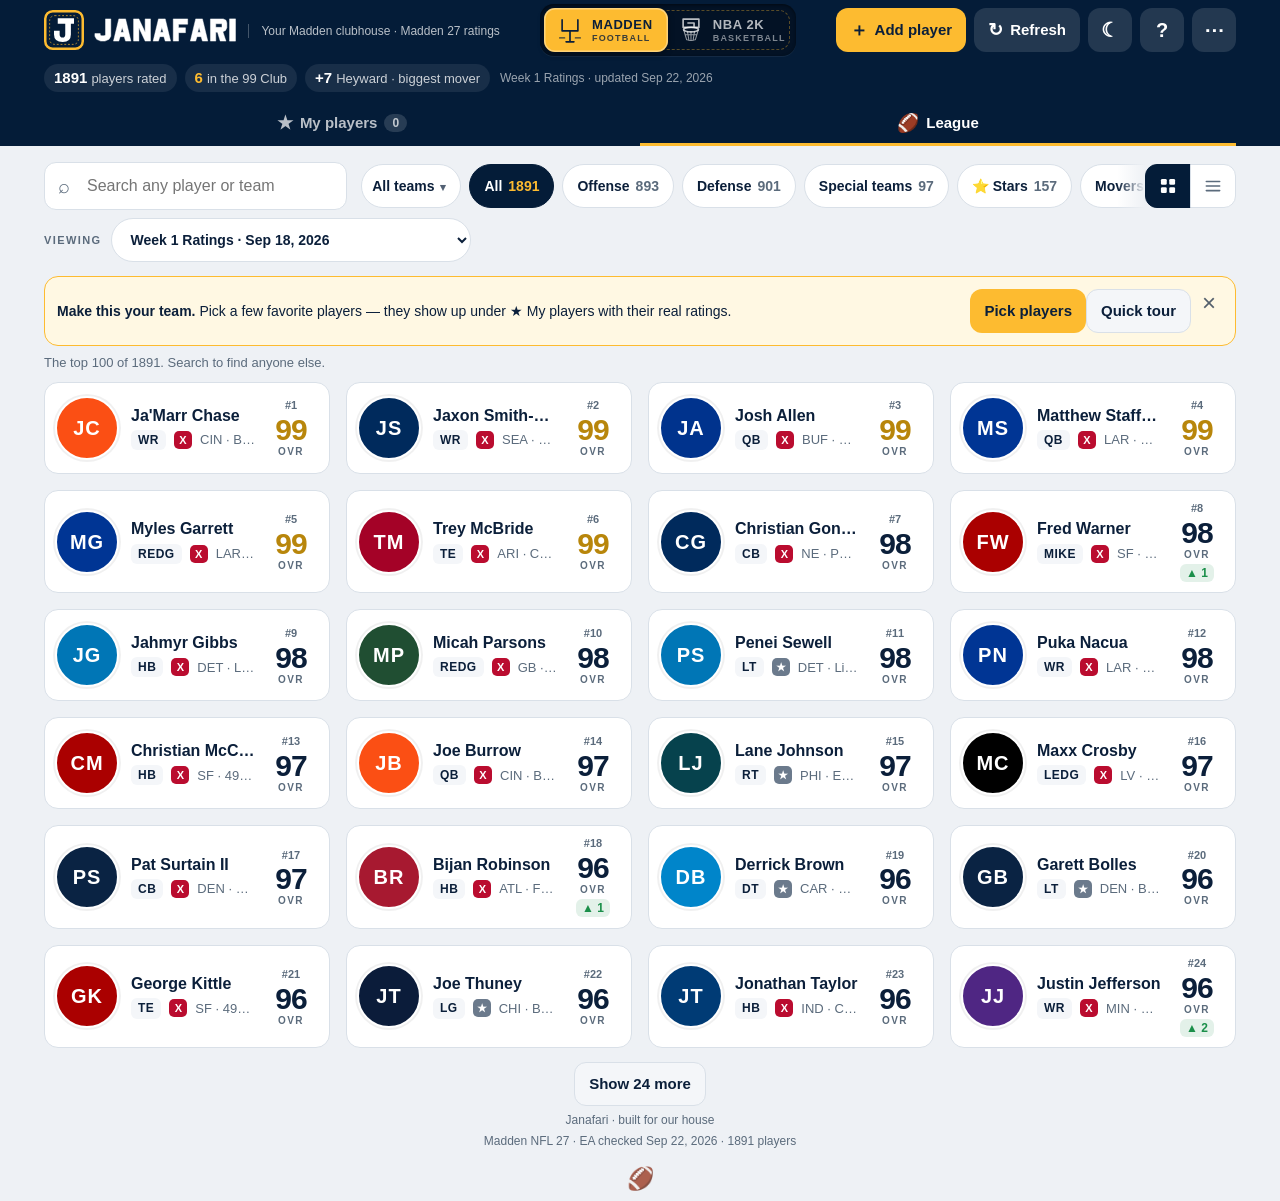
==== commit 1a3b7a69: "Free agents: say "still rated" where that is true, not "no longer rated" The Free agents view told b" ====
--- a/index.html
+++ b/index.html
@@ -432,7 +432,7 @@
 
   <div class="toast" id="toast" role="status" aria-live="polite"></div>
 
-  <script src="app.js?v=34"></script>
+  <script src="app.js?v=35"></script>
   <script>
     (function () {
       var root = document.documentElement;
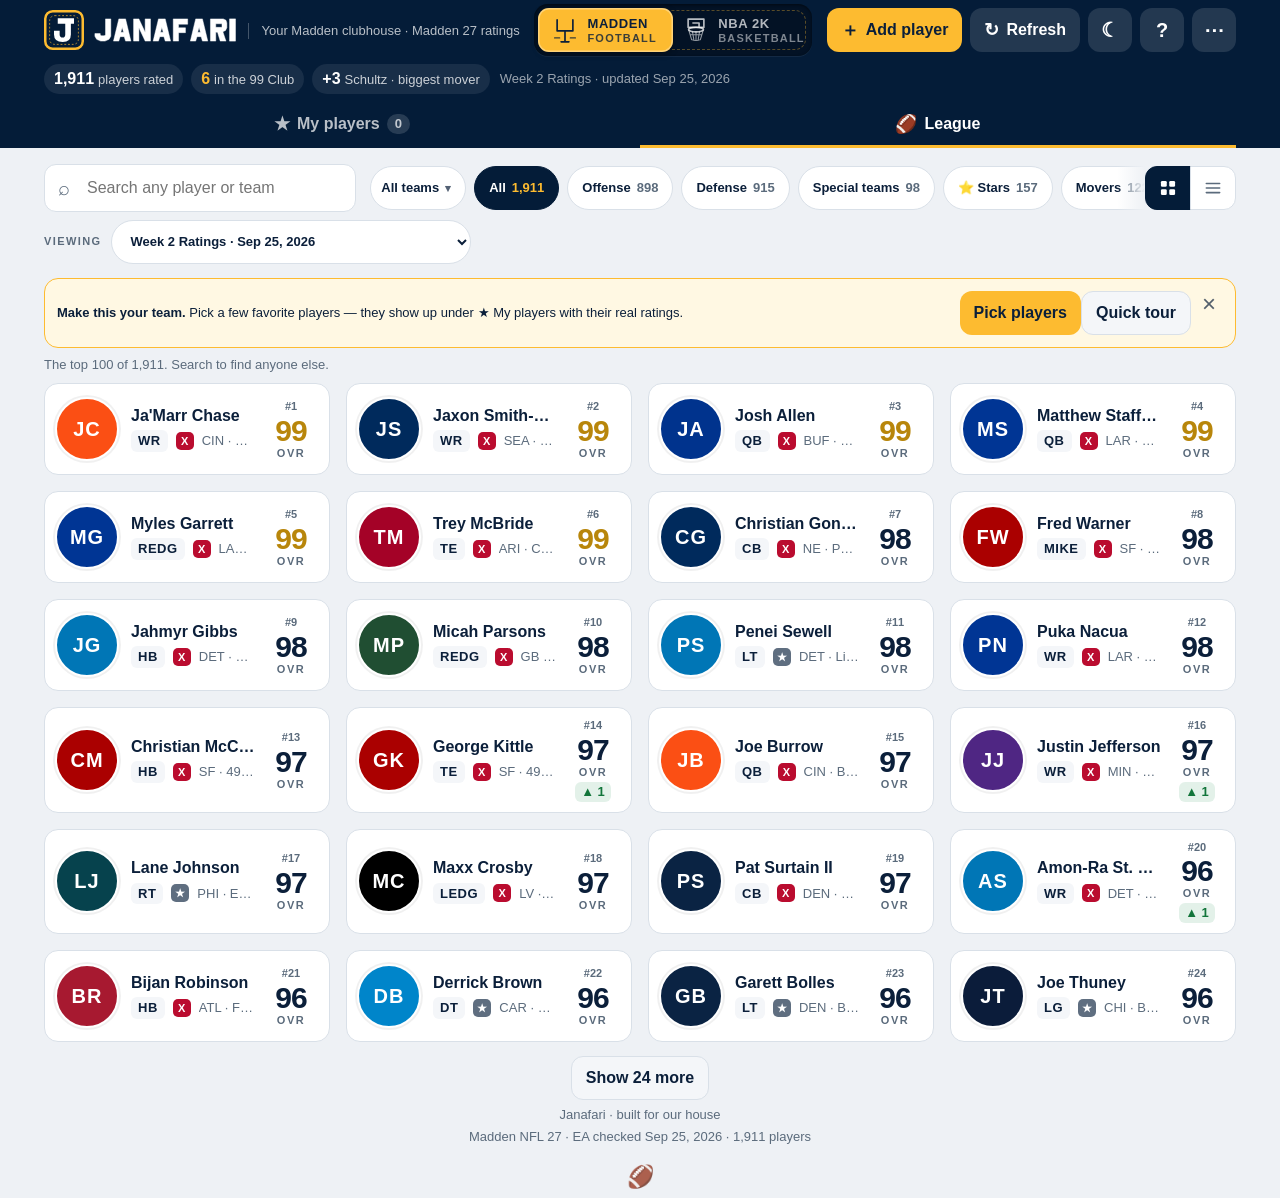
==== commit 6428d041: "UI library pass (vault reference/ui-design-library.md): focus, contrast, numbers, type scale, no lay" ====
--- a/index.html
+++ b/index.html
@@ -9,7 +9,7 @@
   <title>Janafari — Madden 27 &amp; NBA 2K27 Ratings</title>
   <link rel="icon" href="data:image/svg+xml,%3Csvg xmlns=%22http://www.w3.org/2000/svg%22 viewBox=%220 0 64 64%22 role=%22img%22 aria-label=%22Janafari J%22%3E%3Crect x=%222%22 y=%222%22 width=%2260%22 height=%2260%22 rx=%2212%22 fill=%22%23041c38%22 stroke=%22%23fdbb30%22 stroke-width=%224%22/%3E%3Crect x=%229%22 y=%229%22 width=%2246%22 height=%2246%22 rx=%228%22 fill=%22none%22 stroke=%22%23fdbb30%22 stroke-width=%221.5%22 stroke-dasharray=%223 3%22 opacity=%22.7%22/%3E%3Cpath d=%22M22 13 H48 V22 H43 V39 Q43 51 30 51 Q16 51 16 39 V33 H25 V39 Q25 44 30 44 Q34 44 34 39 V22 H22 Z%22 fill=%22%23fff%22/%3E%3C/svg%3E">
   <link rel="apple-touch-icon" href="brand/apple-touch-icon.png">
-  <link rel="stylesheet" href="styles.css?v=36">
+  <link rel="stylesheet" href="styles.css?v=37">
   <script>
     // Set the theme BEFORE first paint so a dark-mode visitor never sees a white flash.
     (function () {
@@ -21,6 +21,14 @@
         document.documentElement.setAttribute('data-theme', saved);
       } catch (e) {
         document.documentElement.setAttribute('data-theme', 'light');
+      }
+      // Same for the sport: without it both sports' filter chips paint first and the row re-wraps (layout shift).
+      // Mirrors boot() in app.js: ?sport= wins, then the last sport used, then football.
+      try {
+        var m = /[?&]sport=(nfl|nba)\b/.exec(location.search || ''), s = m ? m[1] : localStorage.getItem('janafari-sport');
+        document.documentElement.setAttribute('data-sport', s === 'nba' ? 'nba' : 'nfl');
+      } catch (e) {
+        document.documentElement.setAttribute('data-sport', 'nfl');
       }
     })();
   </script>
@@ -432,7 +440,7 @@
 
   <div class="toast" id="toast" role="status" aria-live="polite"></div>
 
-  <script src="app.js?v=35"></script>
+  <script src="app.js?v=36"></script>
   <script>
     (function () {
       var root = document.documentElement;
--- a/styles.css
+++ b/styles.css
@@ -3,6 +3,13 @@
    v3 (2026-09-12): one stylesheet, three breakpoints, no overlap.
    v4 (2026-09-19): a sport switch in the masthead; html[data-sport] shows one
    sport's copy and hides the other's (elements tagged data-sport="nfl|nba").
+   v5 (2026-09-27): a pass against the vault's UI design library (reference/ui-design-library.md):
+     type scale  11 · 13 · 16 · 19 · 24 · 30 px for text (+ the 44px rating on a player card); icon
+                 glyphs are sized to their buttons and sit outside the scale (R2)
+     focus       navy ring on the light page, gold on dark ground — both >= 3:1 (R14), scrolled clear
+                 of the sticky search and the phone tab bar (R34)
+     numbers     tabular digits (R8); up/down/new colours >= 4.5:1 in both themes (R13)
+     layout      no shift while the page fills in (R36); reduced motion stops the header runner (R35)
      phone   ≤ 600px   one column of row-cards, bottom tab bar, sticky search
      tablet  601–1024  header in one row, search on its own row, 2–3 columns
      desktop > 1024    one-row toolbar, 4 columns, 1240px wrap
@@ -23,8 +30,9 @@
   --gold: #fdbb30;
   --gold-ink: #0b1f3a;
   --scarlet: #ba0c2f;
-  --up: #1b8f4a;
-  --down: #c0392b;
+  --up: #12753a;     /* 4.86:1 on its own 12% tint (UI library R13; #1b8f4a was 3.58) */
+  --down: #b0301f;   /* 5.28:1 on its tint */
+  --new: #0057b8;
   --shadow: 0 6px 20px rgba(4, 28, 56, .10);
   --radius: 14px;
   --gutter: 12px;
@@ -37,6 +45,9 @@
   --line: #22344d;
   --text: #eef3f9;
   --muted: #9aacc0;
+  --up: #4cc77f;     /* dark: the light greens/reds fell to 3.58 and 2.92:1 on a dark card */
+  --down: #ff7b6e;
+  --new: #6aa8ff;
   --navy: #05101f;
   --navy-2: #0b1d36;
   --shadow: 0 8px 24px rgba(0, 0, 0, .35);
@@ -61,10 +72,21 @@
 button { -webkit-tap-highlight-color: transparent; }
 /* Focus: always visible by default; only browsers that know :focus-visible hide it for mouse clicks
    (an unknown pseudo-class voids a rule, so old Safari simply keeps the ring — the safe direction). */
-:focus { outline: 3px solid #fdbb30; outline: 3px solid var(--gold); outline-offset: 2px; }
+:focus { outline: 3px solid #0b1f3a; outline-offset: 2px; }
 :focus:not(:focus-visible) { outline: none; }
-:focus-visible { outline: 3px solid #fdbb30; outline: 3px solid var(--gold); outline-offset: 2px; }
+:focus-visible { outline: 3px solid #0b1f3a; outline-offset: 2px; }
+/* The ring must be >= 3:1 against what it sits on (UI library R14). Gold on the light page was 1.5:1, so the
+   light page gets a navy ring (14.6:1) and gold stays where the ground is dark: the header, the phone tab bar,
+   dark mode (10-11:1). Plain colours, no var(), so the old iPad gets the same rings. */
+html[data-theme="dark"] :focus, .topbar :focus, .game-stage :focus, .game-board :focus { outline-color: #fdbb30; }
+/* Sticky search on top, tab bar at the bottom: a focused card is scrolled clear of both (R34). */
+html { scroll-padding-top: 132px; scroll-padding-bottom: 16px; }
+@media (max-width: 600px) { html { scroll-padding-bottom: 88px; } }
+@media (min-width: 1025px) { html { scroll-padding-top: 80px; } }
 [hidden] { display: none !important; }
+/* Numbers that change or line up in a column use tabular digits so a 9 and a 1 take the same width (UI library R8). */
+.ovr, .change, .statline .stat b, .tab-count, .stat-value, .ovr-badge, .bio-ovr, .pcard-rank, .help-card-ovr b, .chip-count,
+td, .game-hud, .game-board li, .bio-row dd { font-variant-numeric: tabular-nums; }
 .sr-only { position: absolute; width: 1px; height: 1px; overflow: hidden; clip: rect(0 0 0 0); white-space: nowrap; }
 
 .wrap { max-width: 1240px; margin: 0 auto; padding: 0 12px; padding: 0 var(--gutter); }
@@ -86,7 +108,7 @@
 .brand-text { min-width: 0; display: -webkit-box; display: -webkit-flex; display: flex; -webkit-box-align: center; -webkit-align-items: center; align-items: center; }
 .brand-name { margin: 0; line-height: 0; -webkit-flex: 0 0 auto; flex: 0 0 auto; }   /* the heading IS the wordmark (SVG paths, no font) */
 .brand-name .wordmark { display: block; height: 22px; width: auto; }
-.brand-desc { display: none; margin: 2px 0 0 12px; padding-left: 12px; border-left: 1px solid rgba(255,255,255,.25); font-size: 12px; line-height: 1.2; color: rgba(255,255,255,.72); white-space: nowrap; min-width: 0; overflow: hidden; text-overflow: ellipsis; }
+.brand-desc { display: none; margin: 2px 0 0 12px; padding-left: 12px; border-left: 1px solid rgba(255,255,255,.25); font-size: 13px; line-height: 1.2; color: rgba(255,255,255,.72); white-space: nowrap; min-width: 0; overflow: hidden; text-overflow: ellipsis; }
 @media (min-width: 1100px) { .brand-desc { display: block; } }   /* only where it can never meet the buttons (a half-width desktop window is ~900px) */
 
 .header-actions { display: -webkit-box; display: -webkit-flex; display: flex; -webkit-box-align: center; -webkit-align-items: center; align-items: center; -webkit-flex: 0 0 auto; flex: 0 0 auto; }
@@ -133,7 +155,7 @@
 .sport-btn.active .sport-ic .ic-line { stroke: #0b1f3a; stroke: var(--gold-ink); }
 .sport-label { display: -webkit-box; display: -webkit-flex; display: flex; -webkit-box-orient: vertical; -webkit-flex-direction: column; flex-direction: column; margin-left: 8px; line-height: 1; min-width: 0; }
 .sport-label b { font-size: 13px; font-weight: 900; letter-spacing: .6px; text-transform: uppercase; }
-.sport-label small { margin-top: 3px; font-size: 9px; font-weight: 700; letter-spacing: 1.2px; text-transform: uppercase; opacity: .7; }
+.sport-label small { margin-top: 3px; font-size: 11px; font-weight: 700; letter-spacing: 1.2px; text-transform: uppercase; opacity: .7; }
 .sport-btn.active .sport-label small { opacity: .8; }
 @media (prefers-reduced-motion: reduce) { .sport-thumb, .sport-ic, .sport-ic *, .sport-btn { -webkit-transition: none; transition: none; } }
 
@@ -143,7 +165,7 @@
   -webkit-box-pack: center; -webkit-justify-content: center; justify-content: center;
   min-height: 44px; min-width: 44px; padding: 0 14px;
   border: 0; border-radius: 12px;
-  font-weight: 700; font-size: 15px; white-space: nowrap;
+  font-weight: 700; font-size: 16px; white-space: nowrap;
   color: #fff; background: rgba(255,255,255,.12);
 }
 .button:active { -webkit-transform: scale(.97); transform: scale(.97); }
@@ -160,9 +182,9 @@
   margin: 0 -4px; padding: 0 0 6px;
   color: rgba(255,255,255,.78); font-size: 13px;
 }
-.statline .stat-source { margin: 4px 6px; font-size: 12px; color: rgba(255,255,255,.6); white-space: nowrap; }
+.statline .stat-source { margin: 4px 6px; font-size: 13px; color: rgba(255,255,255,.6); white-space: nowrap; }
 .statline .stat { margin: 4px; padding: 4px 10px; border-radius: 999px; background: rgba(255,255,255,.08); white-space: nowrap; }
-.statline .stat b { color: #fff; font-size: 15px; margin-right: 4px; }
+.statline .stat b { color: #fff; font-size: 16px; margin-right: 4px; }
 .statline .stat.gold b { color: #fdbb30; color: var(--gold); }
 
 /* ---------- tabs ---------- */
@@ -173,17 +195,17 @@
   min-height: 44px; padding: 0 10px;
   border: 0; border-bottom: 3px solid transparent;
   background: transparent; color: rgba(255,255,255,.72);
-  font-weight: 700; font-size: 15px;
+  font-weight: 700; font-size: 16px;
   display: -webkit-box; display: -webkit-flex; display: flex; -webkit-box-align: center; -webkit-align-items: center; align-items: center; -webkit-box-pack: center; -webkit-justify-content: center; justify-content: center;
 }
 .tab .tab-icon { font-size: 18px; line-height: 1; margin-right: 7px; }
 .tab.active { color: #fff; border-bottom-color: #fdbb30; border-bottom-color: var(--gold); }
-.tab-count { margin-left: 7px; padding: 1px 8px; border-radius: 999px; font-size: 12px; background: rgba(255,255,255,.14); }
+.tab-count { margin-left: 7px; padding: 1px 8px; border-radius: 999px; font-size: 13px; background: rgba(255,255,255,.14); }
 .tab.active .tab-count { background: #fdbb30; background: var(--gold); color: #0b1f3a; }
 .tab-add { display: none; }
 
 /* ---------- board ---------- */
-.board { padding-top: 6px; }
+.board { padding-top: 6px; min-height: 100vh; }   /* reserves the first screen so the footer is never shoved down by the cards arriving (CLS, UI library R36) */
 .toolbar {
   position: -webkit-sticky; position: sticky; top: 0; z-index: 5;
   margin: 0 -12px; margin: 0 calc(var(--gutter) * -1); padding: 8px 12px; padding: 8px var(--gutter);
@@ -195,6 +217,11 @@
 .toolbar-row.merge { -webkit-flex-wrap: wrap; flex-wrap: wrap; }
 .toolbar-row.merge .search-box { -webkit-flex: 1 1 100%; flex: 1 1 100%; }
 .toolbar-row.merge .chips-wrap, .toolbar-row.merge .view-group { margin-top: 8px; }
+@media (max-width: 1024px) {
+  /* Width never depends on the chip labels, so counts arriving can't wrap the view toggle onto a new row (CLS).
+     min-width keeps the rail off the search's line (basis 0 alone would let it squeeze in beside the search at 0px). */
+  .toolbar-row.merge .chips-wrap { -webkit-flex: 1 1 0%; flex: 1 1 0%; min-width: 50%; }
+}
 .search-box {
   position: relative; display: block; -webkit-box-flex: 1; -webkit-flex: 1 1 auto; flex: 1 1 auto; min-width: 0;
 }
@@ -223,7 +250,7 @@
   min-height: 44px; padding: 0 14px;
   border: 1px solid #d9e0e8; border-color: var(--line); border-radius: 999px;
   background: #fff; background: var(--surface); color: #0b1f3a; color: var(--text);
-  font-weight: 700; font-size: 14px; white-space: nowrap;
+  font-weight: 700; font-size: 13px; white-space: nowrap;
 }
 .chip .chip-count { margin-left: 6px; color: #5b6b7c; color: var(--muted); font-weight: 600; }
 .chip.active { background: #041c38; background: var(--navy); border-color: #041c38; border-color: var(--navy); color: #fff; }
@@ -239,13 +266,13 @@
   display: block; width: 100%; min-height: 84px; padding: 10px 4px 8px;
   border: 1px solid #d9e0e8; border-color: var(--line); border-radius: 12px;
   background: #fff; background: var(--surface); color: #0b1f3a; color: var(--text);
-  text-align: center; font-weight: 700; font-size: 12px;
+  text-align: center; font-weight: 700; font-size: 13px;
 }
 .team-cell img, .team-cell .team-mono { display: block; width: 40px; height: 40px; margin: 0 auto 6px; }
 .team-cell .team-mono { border-radius: 50%; line-height: 40px; color: #fff; font-size: 14px; background: #5b6b7c; }
 .team-cell span { display: block; overflow: hidden; text-overflow: ellipsis; white-space: nowrap; }
 .team-cell.active { border-color: #0057b8; box-shadow: 0 0 0 2px #0057b8 inset; }
-.team-cell.team-all { grid-column: 1 / -1; min-height: 52px; padding: 12px; font-size: 15px; }
+.team-cell.team-all { grid-column: 1 / -1; min-height: 52px; padding: 12px; font-size: 16px; }
 .team-cell.team-all.active { background: #041c38; background: var(--navy); color: #fff; }
 @media (min-width: 601px) { .team-grid { grid-template-columns: repeat(6, minmax(0, 1fr)); } }
 @media (min-width: 1025px) { .team-grid { grid-template-columns: repeat(8, minmax(0, 1fr)); } }
@@ -268,7 +295,7 @@
   background: #fff8e3; color: #0b1f3a;
 }
 html[data-theme="dark"] .invite { background: #1a2740; color: #eef3f9; }
-.invite-text { -webkit-box-flex: 1; -webkit-flex: 1 1 180px; flex: 1 1 180px; margin: 2px 12px 2px 0; font-size: 14px; line-height: 1.35; }
+.invite-text { -webkit-box-flex: 1; -webkit-flex: 1 1 180px; flex: 1 1 180px; margin: 2px 12px 2px 0; font-size: 13px; line-height: 1.35; }
 .invite .button { margin: 4px 0; }
 .invite-close { position: absolute; top: 4px; right: 4px; width: 44px; height: 44px; border: 0; background: transparent; color: inherit; font-size: 24px; border-radius: 10px; opacity: .7; }
 .board-note { margin: 8px 0 0; color: #5b6b7c; color: var(--muted); font-size: 13px; }
@@ -310,22 +337,22 @@
 .pcard-name { margin: 0; font-size: 16px; font-weight: 800; line-height: 1.2; overflow: hidden; text-overflow: ellipsis; white-space: nowrap; }
 .pcard-meta { display: -webkit-box; display: -webkit-flex; display: flex; -webkit-box-align: center; -webkit-align-items: center; align-items: center; margin-top: 5px; min-width: 0; color: #5b6b7c; color: var(--muted); font-size: 13px; }
 .pcard-meta > * + * { margin-left: 8px; }
-.pos-pill { -webkit-flex: 0 0 auto; flex: 0 0 auto; padding: 2px 7px; border-radius: 6px; background: #f4f6f9; background: var(--surface-2); color: #0b1f3a; color: var(--text); font-size: 12px; font-weight: 800; letter-spacing: .5px; }
+.pos-pill { -webkit-flex: 0 0 auto; flex: 0 0 auto; padding: 2px 7px; border-radius: 6px; background: #f4f6f9; background: var(--surface-2); color: #0b1f3a; color: var(--text); font-size: 13px; font-weight: 800; letter-spacing: .5px; }
 .team-logo { -webkit-flex: 0 0 auto; flex: 0 0 auto; width: 20px; height: 20px; }
 .pcard-team { min-width: 0; overflow: hidden; text-overflow: ellipsis; white-space: nowrap; }
 .pcard-rank { display: block; margin-bottom: 2px; font-size: 11px; font-weight: 700; color: #5b6b7c; color: var(--muted); }   /* in the right column, in flow — never over the portrait */
 
 .pcard-right { -webkit-flex: 0 0 auto; flex: 0 0 auto; margin-left: 10px; text-align: center; min-width: 52px; }
 .ovr { display: block; font-size: 30px; line-height: 1; font-weight: 900; letter-spacing: -1px; font-family: "Avenir Next Condensed", "Arial Narrow", "Helvetica Neue", Arial, sans-serif; }
-.ovr small { display: block; margin-top: 2px; font-size: 10px; letter-spacing: 1.5px; font-weight: 700; color: #5b6b7c; color: var(--muted); }
+.ovr small { display: block; margin-top: 2px; font-size: 11px; letter-spacing: 1.5px; font-weight: 700; color: #5b6b7c; color: var(--muted); }
 .is-99 .ovr { color: #b8860b; }
 html[data-theme="dark"] .is-99 .ovr { color: #fdbb30; color: var(--gold); }
-.change { display: inline-block; margin-top: 4px; padding: 1px 6px; border-radius: 6px; font-size: 12px; font-weight: 800; }
-.change-up { color: #1b8f4a; color: var(--up); background: rgba(27,143,74,.12); }
-.change-down { color: #c0392b; color: var(--down); background: rgba(192,57,43,.12); }
+.change { display: inline-block; margin-top: 4px; padding: 1px 6px; border-radius: 6px; font-size: 13px; font-weight: 800; }
+.change-up { color: #12753a; color: var(--up); background: rgba(27,143,74,.12); }
+.change-down { color: #b0301f; color: var(--down); background: rgba(192,57,43,.12); }
 .change-flat { color: #5b6b7c; color: var(--muted); }
 .pcard .change-flat { display: none; }   /* on a card, "no change" is silence; the list still shows the dash */
-.change-new { color: #0057b8; background: rgba(0,87,184,.12); }
+.change-new { color: #0057b8; color: var(--new); background: rgba(0,87,184,.12); }
 .change-none { display: none; }
 /* A free agent has no week-over-week move to show: the chip says why the number is standing still. */
 .change-fa { color: #5b6b7c; color: var(--muted); background: rgba(91,107,124,.14); }
@@ -335,10 +362,10 @@
 .fa-row:last-child { border-bottom: 0; }
 .fa-row .portrait { -webkit-flex: 0 0 auto; flex: 0 0 auto; width: 46px; height: 46px; }
 .fa-info { -webkit-box-flex: 1; -webkit-flex: 1 1 auto; flex: 1 1 auto; min-width: 0; }
-.fa-info strong { display: block; font-size: 15px; }
-.fa-info span { display: block; margin-top: 2px; font-size: 12px; color: #5b6b7c; color: var(--muted); }
+.fa-info strong { display: block; font-size: 16px; }
+.fa-info span { display: block; margin-top: 2px; font-size: 13px; color: #5b6b7c; color: var(--muted); }
 .fa-row .button { -webkit-flex: 0 0 auto; flex: 0 0 auto; min-height: 44px; }
-.fa-note { margin: 0 0 6px; font-size: 14px; color: #5b6b7c; color: var(--muted); }
+.fa-note { margin: 0 0 6px; font-size: 13px; color: #5b6b7c; color: var(--muted); }
 .fa-actions { margin-top: 16px; }
 .fa-actions .button { width: 100%; min-height: 48px; }
 .watch-star { color: #b8860b; font-size: 12px; }
@@ -352,7 +379,8 @@
 tr:last-child td { border-bottom: 0; }
 tr.prow { cursor: pointer; }
 tr.prow:hover { background: #f4f6f9; background: var(--surface-2); }
-tr.prow:focus-visible { outline: 3px solid #fdbb30; outline-offset: -3px; }
+tr.prow:focus-visible { outline: 3px solid #0b1f3a; outline-offset: -3px; }
+html[data-theme="dark"] tr.prow:focus-visible { outline-color: #fdbb30; }
 .rank-col { width: 44px; color: #5b6b7c; color: var(--muted); font-weight: 700; }
 .center { text-align: center; }
 .player-wrap { display: -webkit-box; display: -webkit-flex; display: flex; -webkit-box-align: center; -webkit-align-items: center; align-items: center; min-height: 48px; }
@@ -360,8 +388,8 @@
 .player-wrap .portrait .portrait-mono { line-height: 40px; font-size: 15px; }
 .player-info { margin-left: 10px; min-width: 0; }
 .player-name { display: block; font-weight: 800; overflow: hidden; text-overflow: ellipsis; white-space: nowrap; }
-.player-sub { display: block; font-size: 12px; color: #5b6b7c; color: var(--muted); }
-.ovr-badge { display: inline-block; min-width: 44px; padding: 6px 8px; border-radius: 10px; background: #041c38; background: var(--navy); color: #fff; font-weight: 900; font-size: 17px; text-align: center; }
+.player-sub { display: block; font-size: 13px; color: #5b6b7c; color: var(--muted); }
+.ovr-badge { display: inline-block; min-width: 44px; padding: 6px 8px; border-radius: 10px; background: #041c38; background: var(--navy); color: #fff; font-weight: 900; font-size: 16px; text-align: center; }
 .ovr-badge.ovr-99 { background: #fdbb30; background: var(--gold); color: #0b1f3a; }
 .col-trend, .col-change { width: 90px; }
 .sparkline { width: 90px; height: 28px; display: block; }
@@ -373,14 +401,14 @@
 .more-row { text-align: center; margin: 14px 0 4px; }
 .empty-state { margin-top: 14px; padding: 36px 20px; border-radius: 14px; background: #fff; background: var(--surface); border: 1px dashed #d9e0e8; border-color: var(--line); text-align: center; }
 .empty-icon { font-size: 40px; line-height: 1; }
-.empty-title { display: block; margin-top: 10px; font-size: 17px; }
-.empty-hint { margin: 6px auto 0; max-width: 360px; color: #5b6b7c; color: var(--muted); font-size: 14px; }
+.empty-title { display: block; margin-top: 10px; font-size: 16px; }
+.empty-hint { margin: 6px auto 0; max-width: 360px; color: #5b6b7c; color: var(--muted); font-size: 13px; }
 .empty-state .button { margin-top: 14px; }
-footer { padding: 26px 0 30px; color: #5b6b7c; color: var(--muted); font-size: 12px; text-align: center; line-height: 1.7; }
+footer { padding: 26px 0 30px; color: #5b6b7c; color: var(--muted); font-size: 13px; text-align: center; line-height: 1.7; }
 footer a { color: inherit; display: inline-block; min-height: 44px; line-height: 44px; padding: 0 6px; }
 
 /* ---------- toast ---------- */
-.toast { position: fixed; z-index: 30; left: 50%; bottom: 24px; bottom: calc(24px + var(--tabbar)); max-width: calc(100% - 32px); padding: 12px 18px; border-radius: 12px; background: #0b1f3a; color: #fff; font-weight: 700; font-size: 14px; opacity: 0; -webkit-transform: translate(-50%, 12px); transform: translate(-50%, 12px); -webkit-transition: opacity .2s, -webkit-transform .2s; transition: opacity .2s, transform .2s; pointer-events: none; }
+.toast { position: fixed; z-index: 30; left: 50%; bottom: 24px; bottom: calc(24px + var(--tabbar)); max-width: calc(100% - 32px); padding: 12px 18px; border-radius: 12px; background: #0b1f3a; color: #fff; font-weight: 700; font-size: 13px; opacity: 0; -webkit-transform: translate(-50%, 12px); transform: translate(-50%, 12px); -webkit-transition: opacity .2s, -webkit-transform .2s; transition: opacity .2s, transform .2s; pointer-events: none; }
 .toast.show { opacity: 1; -webkit-transform: translate(-50%, 0); transform: translate(-50%, 0); }
 html[data-theme="dark"] .toast { background: #fdbb30; color: #0b1f3a; }
 
@@ -394,13 +422,13 @@
   padding-top: env(safe-area-inset-top);
 }
 .modal-head { -webkit-flex: 0 0 auto; flex: 0 0 auto; display: -webkit-box; display: -webkit-flex; display: flex; -webkit-box-align: center; -webkit-align-items: center; align-items: center; -webkit-box-pack: justify; -webkit-justify-content: space-between; justify-content: space-between; padding: 10px 12px 10px 16px; border-bottom: 1px solid #d9e0e8; border-bottom-color: var(--line); }
-.modal-head h2 { margin: 0; font-size: 18px; }
+.modal-head h2 { margin: 0; font-size: 19px; }
 .kicker { font-size: 11px; letter-spacing: 1.4px; font-weight: 800; color: #5b6b7c; color: var(--muted); text-transform: uppercase; }
 .close-button { width: 44px; height: 44px; border: 0; border-radius: 12px; background: #f4f6f9; background: var(--surface-2); color: #0b1f3a; color: var(--text); font-size: 26px; line-height: 1; }
 .modal-body { -webkit-box-flex: 1; -webkit-flex: 1 1 auto; flex: 1 1 auto; min-height: 0; overflow-y: auto; -webkit-overflow-scrolling: touch; padding: 14px 16px 24px; }
 .modal-foot { -webkit-flex: 0 0 auto; flex: 0 0 auto; padding: 10px 16px; padding-bottom: calc(10px + env(safe-area-inset-bottom)); border-top: 1px solid #d9e0e8; border-top-color: var(--line); background: #fff; background: var(--surface); }
 .modal-foot .button { width: 100%; }
-.modal-copy { margin: 0 0 12px; color: #5b6b7c; color: var(--muted); font-size: 14px; }
+.modal-copy { margin: 0 0 12px; color: #5b6b7c; color: var(--muted); font-size: 13px; }
 body.modal-open { position: fixed; left: 0; right: 0; overflow: hidden; }
 
 /* add-player results */
@@ -413,7 +441,7 @@
 .roster-row .portrait .portrait-mono { line-height: 40px; font-size: 15px; }
 .roster-info { -webkit-box-flex: 1; -webkit-flex: 1 1 auto; flex: 1 1 auto; min-width: 0; margin: 0 10px; }
 .roster-info b { display: block; overflow: hidden; text-overflow: ellipsis; white-space: nowrap; }
-.roster-info small { display: block; color: #5b6b7c; color: var(--muted); font-size: 12px; }
+.roster-info small { display: block; color: #5b6b7c; color: var(--muted); font-size: 13px; }
 
 /* player card modal */
 .bio-hero { display: -webkit-box; display: -webkit-flex; display: flex; -webkit-box-align: center; -webkit-align-items: center; align-items: center; margin: -14px -16px 14px; padding: 18px 16px; color: #fff; }
@@ -424,12 +452,12 @@
 .bio-headline span { display: block; margin-top: 4px; font-size: 13px; opacity: .9; }
 .bio-headline .change { margin-top: 6px; background: rgba(255,255,255,.18); color: #fff; }
 .bio-ovr { -webkit-flex: 0 0 auto; flex: 0 0 auto; text-align: center; font-size: 44px; line-height: 1; font-weight: 900; font-family: "Avenir Next Condensed", "Arial Narrow", "Helvetica Neue", Arial, sans-serif; }
-.bio-ovr small { display: block; font-size: 10px; letter-spacing: .8px; text-transform: uppercase; opacity: .85; white-space: nowrap; }
+.bio-ovr small { display: block; font-size: 11px; letter-spacing: .8px; text-transform: uppercase; opacity: .85; white-space: nowrap; }
 .bio-list { margin: 0; }
 .bio-row { display: -webkit-box; display: -webkit-flex; display: flex; -webkit-box-align: baseline; -webkit-align-items: baseline; align-items: baseline; padding: 8px 0; border-bottom: 1px solid #d9e0e8; border-bottom-color: var(--line); }
 .bio-row dt { -webkit-flex: 0 0 96px; flex: 0 0 96px; color: #5b6b7c; color: var(--muted); font-size: 13px; }
 .bio-row dd { margin: 0; -webkit-box-flex: 1; -webkit-flex: 1; flex: 1; font-weight: 700; }
-.bio-row dd small { display: block; font-weight: 500; color: #5b6b7c; color: var(--muted); font-size: 12px; }
+.bio-row dd small { display: block; font-weight: 500; color: #5b6b7c; color: var(--muted); font-size: 13px; }
 .bio-none { font-weight: 500; color: #5b6b7c; color: var(--muted); }
 .bio-row-abilities dd dd { margin: 0; }
 .bio-dt-with-info { -webkit-flex: 0 0 96px; flex: 0 0 96px; color: #5b6b7c; color: var(--muted); font-size: 13px; display: -webkit-box; display: -webkit-flex; display: flex; -webkit-box-align: center; -webkit-align-items: center; align-items: center; }
@@ -439,23 +467,24 @@
 .ability-help { margin-top: 6px; padding: 8px 10px; border-radius: 10px; background: #f4f6f9; background: var(--surface-2); font-weight: 500; font-size: 13px; line-height: 1.45; }
 .ability-help p { margin: 0 0 6px; }
 .ability-help p:last-child { margin-bottom: 0; }
-.game-ini-save, .game-ini-skip { margin: 4px 0 4px 8px; min-height: 44px; font-size: 14px; padding: 0 12px; }
+.game-ini-save, .game-ini-skip { margin: 4px 0 4px 8px; min-height: 44px; font-size: 13px; padding: 0 12px; }
 .tier-badge { -webkit-flex: 0 0 auto; flex: 0 0 auto; display: inline-block; min-width: 18px; height: 18px; padding: 0 4px; border-radius: 5px; font: 900 11px/18px "Arial Narrow", Arial, sans-serif; text-align: center; letter-spacing: 0; }
 .tier-x { background: #ba0c2f; background: var(--scarlet); color: #fff; }
-.tier-star { background: #6b7a8c; color: #fff; }
+.tier-star { background: #5f6e80; color: #fff; }   /* 5.21:1 (was 4.39) */
 html[data-sport="nba"] .tier-x { background: #5a2d81; }   /* a Hall of Fame badge is purple in 2K, not red */
 .player-sub .tier-badge { margin-right: 6px; vertical-align: middle; }
 .ability { border: 0; cursor: pointer; text-align: left; min-height: 44px; display: -webkit-inline-box; display: -webkit-inline-flex; display: inline-flex; -webkit-box-align: center; -webkit-align-items: center; align-items: center; }   /* every control is 44px, chips included */
 .ability .ability-icon { display: inline-block; min-width: 14px; margin-right: 5px; border-radius: 4px; background: rgba(0,0,0,.12); color: inherit; font-size: 10px; line-height: 14px; text-align: center; }
 .ability-x .ability-icon { background: rgba(255,255,255,.28); }
-.ability[aria-expanded="true"] { outline: 2px solid #fdbb30; outline-offset: 1px; }
+.ability[aria-expanded="true"] { outline: 2px solid #0b1f3a; outline-offset: 1px; }
+html[data-theme="dark"] .ability[aria-expanded="true"] { outline-color: #fdbb30; }
 .ability-def { margin: 4px 0 6px; padding: 8px 10px; border-radius: 10px; background: #f4f6f9; background: var(--surface-2); font-weight: 500; font-size: 13px; line-height: 1.45; }
 .ability-def-head { display: -webkit-box; display: -webkit-flex; display: flex; -webkit-box-align: center; -webkit-align-items: center; align-items: center; margin-bottom: 4px; }
 .ability-art { width: 34px; height: 34px; margin-right: 8px; border-radius: 8px; background: #041c38; -webkit-flex: 0 0 auto; flex: 0 0 auto; }
-.ability-def b { display: block; font-size: 12px; letter-spacing: .5px; text-transform: uppercase; color: #5b6b7c; color: var(--muted); }
-.ability-ea { margin-top: 6px !important; font-size: 12px; color: #5b6b7c; color: var(--muted); }
+.ability-def b { display: block; font-size: 13px; letter-spacing: .5px; text-transform: uppercase; color: #5b6b7c; color: var(--muted); }
+.ability-ea { margin-top: 6px !important; font-size: 13px; color: #5b6b7c; color: var(--muted); }
 .ability-def p { margin: 0; }
-.bio-year, .bio-ring, .ability { display: inline-block; margin: 0 6px 6px 0; padding: 3px 8px; border-radius: 6px; background: #f4f6f9; background: var(--surface-2); font-size: 12px; font-weight: 700; }
+.bio-year, .bio-ring, .ability { display: inline-block; margin: 0 6px 6px 0; padding: 3px 8px; border-radius: 6px; background: #f4f6f9; background: var(--surface-2); font-size: 13px; font-weight: 700; }
 .bio-ring { background: #fdbb30; background: var(--gold); color: #0b1f3a; }
 .ability-x { background: #ba0c2f; background: var(--scarlet); color: #fff; }
 /* 2K badge levels, coloured the way the game colours them */
@@ -472,7 +501,7 @@
 html[data-theme="dark"] .stat-bar { background: #22344d; }
 .stat-fill { display: block; height: 100%; border-radius: 5px; background: #0057b8; }
 .stat-elite { background: #fdbb30; background: var(--gold); }
-.stat-value { -webkit-flex: 0 0 64px; flex: 0 0 64px; text-align: right; font-weight: 800; font-size: 14px; }
+.stat-value { -webkit-flex: 0 0 64px; flex: 0 0 64px; text-align: right; font-weight: 800; font-size: 13px; }
 
 /* backup / more */
 .backup-action { display: block; width: 100%; margin-top: 10px; padding: 14px 16px; border: 1px solid #d9e0e8; border-color: var(--line); border-radius: 12px; background: #f4f6f9; background: var(--surface-2); color: #0b1f3a; color: var(--text); text-align: left; position: relative; }
@@ -496,9 +525,9 @@
 .help-section-wide { -webkit-flex-wrap: wrap; flex-wrap: wrap; }   /* no :has() — old Safari */
 .help-text { -webkit-box-flex: 1; -webkit-flex: 1 1 200px; flex: 1 1 200px; min-width: 0; }
 .help-text h3 { margin: 0 0 4px; font-size: 16px; }
-.help-text p { margin: 0 0 8px; font-size: 15px; line-height: 1.45; max-width: 40em; }   /* tablet measure (Ava) */
+.help-text p { margin: 0 0 8px; font-size: 16px; line-height: 1.45; max-width: 40em; }   /* tablet measure (Ava) */
 .help-note { font-size: 13px; color: #5b6b7c; color: var(--muted); }
-.help-go { min-height: 44px; font-size: 14px; }
+.help-go { min-height: 44px; font-size: 13px; }
 .help-btn { display: -webkit-inline-box; display: -webkit-inline-flex; display: inline-flex; -webkit-box-align: center; -webkit-align-items: center; align-items: center; -webkit-box-pack: center; -webkit-justify-content: center; justify-content: center; width: 44px; height: 44px; border-radius: 12px; background: #041c38; background: var(--navy); color: #fff; font-size: 20px; font-weight: 700; }
 .help-btn.gold { background: #fdbb30; background: var(--gold); color: #0b1f3a; }
 .help-chip { display: inline-block; padding: 10px 12px; border-radius: 999px; border: 1px solid #d9e0e8; border-color: var(--line); background: #fff; background: var(--surface); font-weight: 700; font-size: 13px; white-space: nowrap; }
@@ -507,22 +536,22 @@
 .help-portrait { width: 48px; height: 48px; background: #0057b8; }
 .help-portrait .portrait-mono { line-height: 44px; font-size: 18px; }
 .help-card-body { -webkit-box-flex: 1; -webkit-flex: 1 1 auto; flex: 1 1 auto; min-width: 0; margin: 0 10px; }
-.help-card-body b { display: block; font-size: 15px; }
+.help-card-body b { display: block; font-size: 16px; }
 .help-card-body span { display: block; margin-top: 4px; font-size: 13px; color: #5b6b7c; color: var(--muted); }
 .help-card-body .pos-pill { font-style: normal; margin-right: 6px; }
 .help-card-ovr { text-align: center; }
 .help-card-ovr b { display: block; font-size: 24px; line-height: 1; font-family: "Avenir Next Condensed", "Arial Narrow", "Helvetica Neue", Arial, sans-serif; }
-.help-card-ovr small { display: block; font-size: 10px; letter-spacing: 1px; text-transform: uppercase; color: #5b6b7c; color: var(--muted); }
+.help-card-ovr small { display: block; font-size: 11px; letter-spacing: 1px; text-transform: uppercase; color: #5b6b7c; color: var(--muted); }
 .invite-tour { margin-left: 8px; }
 
 /* ---------- quick tour ---------- */
 .tour-art { min-height: 120px; padding: 14px; margin: 0 0 14px; border-radius: 14px; background: #f4f6f9; background: var(--surface-2); display: -webkit-box; display: -webkit-flex; display: flex; -webkit-box-align: center; -webkit-align-items: center; align-items: center; -webkit-box-pack: center; -webkit-justify-content: center; justify-content: center; }
-.tour-copy { margin: 0; font-size: 17px; line-height: 1.45; }
+.tour-copy { margin: 0; font-size: 16px; line-height: 1.45; }
 .tour-foot { display: -webkit-box; display: -webkit-flex; display: flex; }
 .tour-foot .button { width: auto; -webkit-box-flex: 1; -webkit-flex: 1 1 0; flex: 1 1 0; }
 .tour-foot .button + .button { margin-left: 8px; }
 .tour-tabbar { display: -webkit-box; display: -webkit-flex; display: flex; width: 100%; max-width: 320px; border-radius: 12px; background: #041c38; background: var(--navy); color: #fff; padding: 8px 0; }
-.tour-tabbar span { -webkit-box-flex: 1; -webkit-flex: 1 1 0; flex: 1 1 0; text-align: center; font-size: 12px; font-weight: 700; opacity: .8; }
+.tour-tabbar span { -webkit-box-flex: 1; -webkit-flex: 1 1 0; flex: 1 1 0; text-align: center; font-size: 13px; font-weight: 700; opacity: .8; }
 .tour-tabbar span i { display: block; font-style: normal; font-size: 20px; margin-bottom: 2px; }
 .tour-tabbar span.hot { opacity: 1; color: #fdbb30; color: var(--gold); }
 .tour-search { width: 100%; max-width: 320px; }
@@ -537,21 +566,21 @@
 .game-sheet { max-width: 760px; }
 @media (min-width: 601px) { .modal-sheet.game-sheet { bottom: auto; max-height: calc(100% - 40px); } }   /* the sheet hugs the game instead of a blank column below it (specificity beats the base tablet rule) */
 .game-body { padding-bottom: 16px; }
-.game-hud { display: -webkit-box; display: -webkit-flex; display: flex; -webkit-box-pack: justify; -webkit-justify-content: space-between; justify-content: space-between; margin-bottom: 8px; font-weight: 800; font-size: 15px; }
+.game-hud { display: -webkit-box; display: -webkit-flex; display: flex; -webkit-box-pack: justify; -webkit-justify-content: space-between; justify-content: space-between; margin-bottom: 8px; font-weight: 800; font-size: 16px; }
 .game-lives { color: #ba0c2f; color: var(--scarlet); letter-spacing: 2px; }
 .game-stage { position: relative; width: 100%; border-radius: 14px; overflow: hidden; background: #0b2a4f; -webkit-user-select: none; user-select: none; -webkit-touch-callout: none; touch-action: manipulation; }
 .game-stage canvas { display: block; width: 100%; touch-action: manipulation; }
 .game-overlay { position: absolute; top: 0; left: 0; right: 0; bottom: 0; display: -webkit-box; display: -webkit-flex; display: flex; -webkit-box-orient: vertical; -webkit-flex-direction: column; flex-direction: column; -webkit-box-align: center; -webkit-align-items: center; align-items: center; -webkit-box-pack: center; -webkit-justify-content: center; justify-content: center; padding: 16px; text-align: center; color: #fff; background: rgba(4,28,56,.78); }
-.game-overlay b { font-size: 22px; font-family: "Avenir Next Condensed", "Arial Narrow", "Helvetica Neue", Arial, sans-serif; letter-spacing: 1px; text-transform: uppercase; }
-.game-overlay p { margin: 4px 0 8px; max-width: 34em; font-size: 12px; line-height: 1.3; }
+.game-overlay b { font-size: 24px; font-family: "Avenir Next Condensed", "Arial Narrow", "Helvetica Neue", Arial, sans-serif; letter-spacing: 1px; text-transform: uppercase; }
+.game-overlay p { margin: 4px 0 8px; max-width: 34em; font-size: 13px; line-height: 1.3; }
 .game-overlay .button { min-height: 44px; }
 .game-overlay { padding: 10px 12px; -webkit-box-pack: start; -webkit-justify-content: flex-start; justify-content: flex-start; }
 .game-overlay b { margin-top: 2px; }
-@media (min-width: 601px) { .game-overlay b { font-size: 26px; } .game-overlay p { font-size: 14px; } .game-overlay { -webkit-box-pack: center; -webkit-justify-content: center; justify-content: center; } .game-ini { min-height: 56px; font-size: 30px; width: 5.2em; } }
-.game-jump { width: 100%; min-height: 64px; margin-top: 10px; font-size: 22px; letter-spacing: 2px; touch-action: manipulation; }
+@media (min-width: 601px) { .game-overlay b { font-size: 30px; } .game-overlay p { font-size: 13px; } .game-overlay { -webkit-box-pack: center; -webkit-justify-content: center; justify-content: center; } .game-ini { min-height: 56px; font-size: 30px; width: 5.2em; } }
+.game-jump { width: 100%; min-height: 64px; margin-top: 10px; font-size: 24px; letter-spacing: 2px; touch-action: manipulation; }
 
 .game-actions { display: -webkit-box; display: -webkit-flex; display: flex; -webkit-flex-wrap: wrap; flex-wrap: wrap; margin: 6px -4px 0; }
-.game-actions .button { margin: 4px; -webkit-box-flex: 1; -webkit-flex: 1 1 auto; flex: 1 1 auto; font-size: 14px; }
+.game-actions .button { margin: 4px; -webkit-box-flex: 1; -webkit-flex: 1 1 auto; flex: 1 1 auto; font-size: 13px; }
 .game-note { margin: 10px 0 0; }
 .game-tds { color: #fdbb30; color: var(--gold); }
 .game-drive { margin: -4px 0 8px; font-size: 13px; color: #5b6b7c; color: var(--muted); font-weight: 700; }
@@ -578,11 +607,12 @@
   position: absolute; z-index: 3; top: 4px; left: -60px;
   width: 44px; height: 44px; border: 0; border-radius: 12px; background: transparent; font-size: 24px; line-height: 44px; text-align: center;
   -webkit-transform: scaleX(-1); transform: scaleX(-1);   /* he runs to the right */
-  -webkit-transition: left 3.2s linear; transition: left 3.2s linear;
-}
-.egg-runner.run { left: 100%; }
+  -webkit-transition: -webkit-transform 3.2s linear; transition: transform 3.2s linear;   /* transform, not left: no layout work per frame (R36) */
+}
+.egg-runner.run { -webkit-transform: translateX(1400px) scaleX(-1); transform: translateX(1400px) scaleX(-1); -webkit-transform: translateX(calc(100vw + 120px)) scaleX(-1); transform: translateX(calc(100vw + 120px)) scaleX(-1); }
 /* the basketball egg: a line-drawn ball that bounces its way across the bar */
 .egg-ball { -webkit-transform: none; transform: none; padding: 0; }
+.egg-ball.run { -webkit-transform: translateX(1400px); transform: translateX(1400px); -webkit-transform: translateX(calc(100vw + 120px)); transform: translateX(calc(100vw + 120px)); }
 .egg-ball .mark-ball { width: 22px; height: 22px; fill: #e8792b; stroke: #1b1006; stroke-width: 1.6; stroke-linecap: round; display: block; margin: 11px auto 0; }
 .egg-ball .mark-ball path { fill: none; }
 .egg-ball.run .mark-ball { -webkit-animation: eggBounce .5s ease-in-out infinite alternate; animation: eggBounce .5s ease-in-out infinite alternate; }
@@ -590,7 +620,12 @@
 @keyframes eggBounce { from { transform: translateY(0) rotate(0deg); } to { transform: translateY(-14px) rotate(180deg); } }
 .footer-egg-hoop .mark-hoop, .help-btn .mark-hoop { width: 24px; height: 24px; fill: none; stroke: currentColor; stroke-width: 1.9; stroke-linecap: round; stroke-linejoin: round; display: block; }
 .help-btn .mark-hoop { margin: 0; }
-@media (prefers-reduced-motion: reduce) { .egg-ball.run .mark-ball { -webkit-animation: none; animation: none; } }
+/* Reduced motion (R35): nothing crosses the header, nothing bounces; fades stay. The game still opens from the footer, More and the Playbook. */
+@media (prefers-reduced-motion: reduce) {
+  .egg-runner, .egg-ball { display: none !important; }
+  .pcard:active { -webkit-transform: none; transform: none; }
+  .toast, .toast.show { -webkit-transform: translate(-50%, 0); transform: translate(-50%, 0); -webkit-transition: opacity .15s; transition: opacity .15s; }
+}
 .topbar .wrap { position: relative; }
 .topbar { overflow: hidden; }   /* the runner waits off-screen, not over the emblem */
 
@@ -607,7 +642,17 @@
   .masthead { min-height: 52px; padding: 2px 0; -webkit-flex-wrap: wrap; flex-wrap: wrap; }
   .sport-switch { -webkit-box-ordinal-group: 4; -webkit-order: 3; order: 3; -webkit-flex: 1 1 100%; flex: 1 1 100%; margin: 2px 0 6px; }
   .sport-btn { -webkit-box-pack: center; -webkit-justify-content: center; justify-content: center; }
-  .statline { padding-bottom: 4px; }
+  /* Fixed height on phone: the pills sit in one swipeable row and the "updated" stamp gets its own line, so the
+     header is the same height before and after the numbers arrive (it used to grow 1 → 3 lines: CLS 0.84, R36).
+     Grid, not flex, so the stamp can own row 2 while row 1 scrolls. */
+  .statline {
+    display: grid; grid-auto-flow: column; grid-auto-columns: max-content; grid-template-rows: 40px 20px;
+    -webkit-box-align: initial; align-items: center;
+    margin: 0 -12px; padding: 0 8px 6px; overflow-x: auto; -webkit-overflow-scrolling: touch; scrollbar-width: none;
+  }
+  .statline::-webkit-scrollbar { display: none; }
+  .statline .stat { justify-self: start; }
+  .statline .stat-source { grid-row: 2; grid-column: 1 / span 3; margin: 0 4px; overflow: hidden; text-overflow: ellipsis; }
   .board { padding-top: 2px; }
   .tabs {
     position: fixed; z-index: 10; left: 0; right: 0; bottom: 0;
@@ -616,7 +661,7 @@
     background: #041c38; background: var(--navy);
     border-top: 1px solid rgba(255,255,255,.12);
   }
-  .tab { border-bottom: 0; -webkit-box-orient: vertical; -webkit-flex-direction: column; flex-direction: column; font-size: 12px; min-height: 64px; }
+  .tab { border-bottom: 0; -webkit-box-orient: vertical; -webkit-flex-direction: column; flex-direction: column; font-size: 13px; min-height: 64px; }
   .tab .tab-icon { margin: 0 0 3px; font-size: 22px; }
   .tab.active { color: #fdbb30; color: var(--gold); }
   .tab-count { position: absolute; margin: 0; top: 8px; left: 50%; margin-left: 10px; }
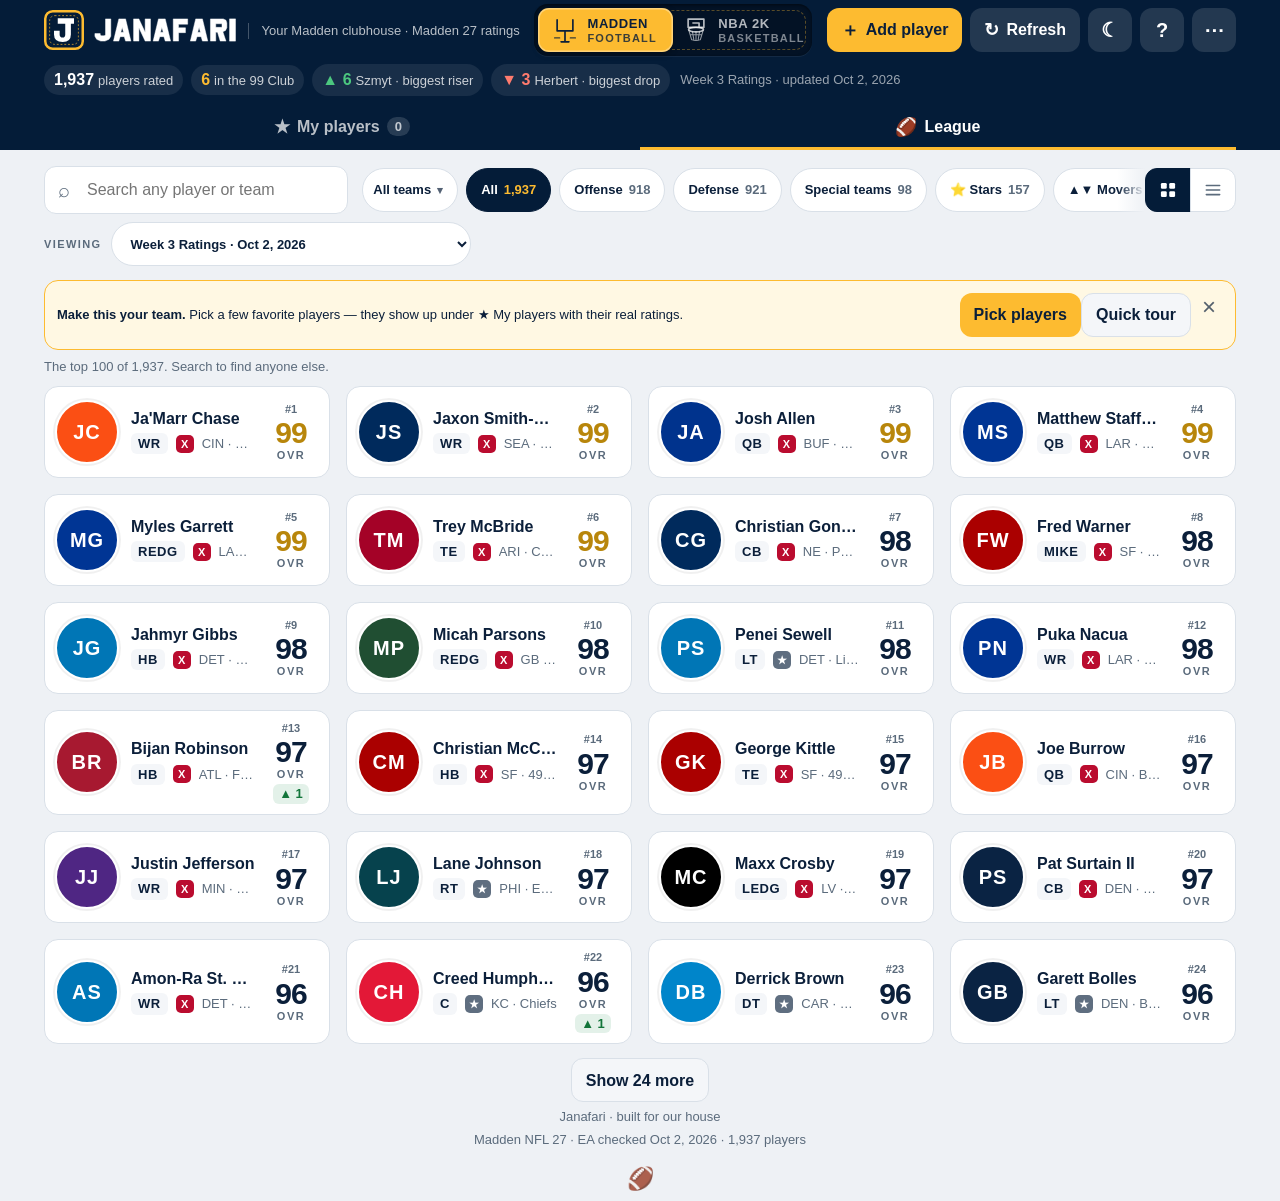
==== commit 6a076cd5: "Movers board: biggest risers and drops side by side, both sports The Movers chip used to list everyo" ====
--- a/index.html
+++ b/index.html
@@ -9,7 +9,7 @@
   <title>Janafari — Madden 27 &amp; NBA 2K27 Ratings</title>
   <link rel="icon" href="data:image/svg+xml,%3Csvg xmlns=%22http://www.w3.org/2000/svg%22 viewBox=%220 0 64 64%22 role=%22img%22 aria-label=%22Janafari J%22%3E%3Crect x=%222%22 y=%222%22 width=%2260%22 height=%2260%22 rx=%2212%22 fill=%22%23041c38%22 stroke=%22%23fdbb30%22 stroke-width=%224%22/%3E%3Crect x=%229%22 y=%229%22 width=%2246%22 height=%2246%22 rx=%228%22 fill=%22none%22 stroke=%22%23fdbb30%22 stroke-width=%221.5%22 stroke-dasharray=%223 3%22 opacity=%22.7%22/%3E%3Cpath d=%22M22 13 H48 V22 H43 V39 Q43 51 30 51 Q16 51 16 39 V33 H25 V39 Q25 44 30 44 Q34 44 34 39 V22 H22 Z%22 fill=%22%23fff%22/%3E%3C/svg%3E">
   <link rel="apple-touch-icon" href="brand/apple-touch-icon.png">
-  <link rel="stylesheet" href="styles.css?v=37">
+  <link rel="stylesheet" href="styles.css?v=38">
   <script>
     // Set the theme BEFORE first paint so a dark-mode visitor never sees a white flash.
     (function () {
@@ -67,7 +67,8 @@
       <div class="statline" id="statline" aria-live="polite">
         <span class="stat"><b id="trackedCount">–</b><span id="trackedLabel">players rated</span></span>
         <span class="stat gold"><b id="clubCount">–</b><span id="clubLabel">in the 99 Club</span></span>
-        <span class="stat" id="moverStat" hidden><b id="moverValue">–</b><span id="moverName">biggest mover</span></span>
+        <button class="stat stat-btn stat-up" type="button" id="riserStat" hidden><b id="riserValue">–</b><span id="riserName">biggest riser</span></button>
+        <button class="stat stat-btn stat-down" type="button" id="fallerStat" hidden><b id="fallerValue">–</b><span id="fallerName">biggest drop</span></button>
         <span class="stat-source" id="sourceStamp">Loading ratings…</span>
       </div>
 
@@ -101,7 +102,7 @@
           <button class="chip" type="button" data-filter="forward" data-sport="nba">Forwards</button>
           <button class="chip" type="button" data-filter="center" data-sport="nba">Centers</button>
           <button class="chip" type="button" data-filter="stars">⭐ Stars</button>
-          <button class="chip" type="button" data-filter="movers" id="moversChip" hidden>Movers</button>
+          <button class="chip" type="button" data-filter="movers" id="moversChip">▲▼ Movers</button>
         </div>
         </div>
         <div class="view-group" role="group" aria-label="Choose layout">
@@ -124,6 +125,7 @@
     <p class="board-note" id="boardNote" hidden></p>
     <div class="empty-state" id="loading"><div class="empty-icon">🏈</div><strong class="empty-title">Loading ratings…</strong></div>
     <div id="boardPanel" role="tabpanel" aria-labelledby="tab-watch">
+    <div class="movers-board" id="moversBoard" hidden></div>
     <div class="card-grid" id="playerCards"></div>
 
     <div class="table-wrap" id="tableWrap" hidden>
@@ -440,7 +442,7 @@
 
   <div class="toast" id="toast" role="status" aria-live="polite"></div>
 
-  <script src="app.js?v=36"></script>
+  <script src="app.js?v=37"></script>
   <script>
     (function () {
       var root = document.documentElement;
--- a/styles.css
+++ b/styles.css
@@ -186,6 +186,12 @@
 .statline .stat { margin: 4px; padding: 4px 10px; border-radius: 999px; background: rgba(255,255,255,.08); white-space: nowrap; }
 .statline .stat b { color: #fff; font-size: 16px; margin-right: 4px; }
 .statline .stat.gold b { color: #fdbb30; color: var(--gold); }
+/* The riser/drop pills are buttons: they open the Movers board. */
+.statline .stat-btn { font: inherit; color: inherit; border: 0; min-height: 32px; cursor: pointer; }
+.statline .stat-btn:hover { background: rgba(255,255,255,.16); }
+.statline .stat-up b { color: #4cc77f; }
+.statline .stat-down b { color: #ff7b6e; }
+
 
 /* ---------- tabs ---------- */
 .tabs { display: -webkit-box; display: -webkit-flex; display: flex; }
@@ -255,6 +261,7 @@
 .chip .chip-count { margin-left: 6px; color: #5b6b7c; color: var(--muted); font-weight: 600; }
 .chip.active { background: #041c38; background: var(--navy); border-color: #041c38; border-color: var(--navy); color: #fff; }
 .chip.active .chip-count { color: #fdbb30; color: var(--gold); }
+html[data-theme="dark"] .chip.active { border-color: #fdbb30; border-color: var(--gold); }   /* navy on a navy page was invisible */
 .chip-team { padding-left: 10px; }
 .chip-team img { width: 22px; height: 22px; margin-right: 7px; vertical-align: middle; }
 .chip-team .chip-caret { margin-left: 6px; font-size: 11px; opacity: .7; }
@@ -299,6 +306,49 @@
 .invite .button { margin: 4px 0; }
 .invite-close { position: absolute; top: 4px; right: 4px; width: 44px; height: 44px; border: 0; background: transparent; color: inherit; font-size: 24px; border-radius: 10px; opacity: .7; }
 .board-note { margin: 8px 0 0; color: #5b6b7c; color: var(--muted); font-size: 13px; }
+
+/* ---------- Movers board: two ranked columns, biggest move first ---------- */
+.movers-board { margin-top: 10px; }
+.movers-board.empty-state { margin-top: 10px; }
+.movers-lede { margin: 0 0 10px; font-size: 14px; color: #5b6b7c; color: var(--muted); }
+.movers-lede b { color: #0b1f3a; color: var(--text); }
+.movers-cols { display: -webkit-box; display: -webkit-flex; display: flex; -webkit-box-orient: vertical; -webkit-flex-direction: column; flex-direction: column; }
+.movers-col {
+  min-width: 0; margin-bottom: 14px; padding: 10px;
+  border: 1px solid #d9e0e8; border-color: var(--line); border-radius: 14px; border-radius: var(--radius);
+  background: #fff; background: var(--surface);
+  border-top: 4px solid #12753a; border-top-color: var(--up);
+}
+.movers-down { border-top-color: #b0301f; border-top-color: var(--down); }
+.movers-head { display: -webkit-box; display: -webkit-flex; display: flex; -webkit-box-align: center; -webkit-align-items: center; align-items: center; padding: 2px 4px 8px; }
+.movers-arrow { font-size: 18px; margin-right: 8px; color: #12753a; color: var(--up); }
+.movers-down .movers-arrow { color: #b0301f; color: var(--down); }
+.movers-title { margin: 0; font-size: 18px; font-weight: 900; -webkit-box-flex: 1; -webkit-flex: 1 1 auto; flex: 1 1 auto; }
+.movers-count { font-size: 13px; font-weight: 800; padding: 2px 8px; border-radius: 999px; background: #f4f6f9; background: var(--surface-2); font-variant-numeric: tabular-nums; }
+.movers-none { margin: 8px 4px; color: #5b6b7c; color: var(--muted); }
+.mover-row {
+  display: -webkit-box; display: -webkit-flex; display: flex; -webkit-box-align: center; -webkit-align-items: center; align-items: center;
+  width: 100%; min-height: 60px; padding: 6px 4px; margin: 0;
+  border: 0; border-top: 1px solid #d9e0e8; border-top-color: var(--line); background: transparent;
+  color: inherit; font: inherit; text-align: left; cursor: pointer;
+}
+.movers-list .mover-row:first-child { border-top: 0; }
+.mover-row:hover { background: #f4f6f9; background: var(--surface-2); }
+.mover-row.is-watched { box-shadow: inset 4px 0 0 #fdbb30; }
+.mover-rank { -webkit-flex: 0 0 26px; flex: 0 0 26px; text-align: center; font-size: 13px; font-weight: 800; color: #5b6b7c; color: var(--muted); font-variant-numeric: tabular-nums; }
+.mover-row .portrait { width: 44px; height: 44px; margin-right: 10px; }
+.mover-row .portrait .portrait-mono { line-height: 40px; font-size: 15px; }
+.mover-row .pcard-name { font-size: 15px; }
+.mover-row .pcard-body { margin-left: 0; }
+.mover-right { -webkit-flex: 0 0 auto; flex: 0 0 auto; margin-left: 8px; text-align: right; }
+.mover-delta { display: inline-block; padding: 2px 8px; border-radius: 8px; font-size: 18px; font-weight: 900; font-variant-numeric: tabular-nums; }
+.mover-from { display: block; margin-top: 2px; font-size: 12px; font-weight: 700; color: #5b6b7c; color: var(--muted); font-variant-numeric: tabular-nums; white-space: nowrap; }
+.movers-more { width: 100%; margin-top: 8px; }
+@media (min-width: 601px) {
+  .movers-cols { -webkit-box-orient: horizontal; -webkit-flex-direction: row; flex-direction: row; -webkit-box-align: start; -webkit-align-items: flex-start; align-items: flex-start; }
+  .movers-col { -webkit-box-flex: 1; -webkit-flex: 1 1 0; flex: 1 1 0; }
+  .movers-up { margin-right: 14px; }
+}
 
 /* ---------- cards ---------- */
 .card-grid {
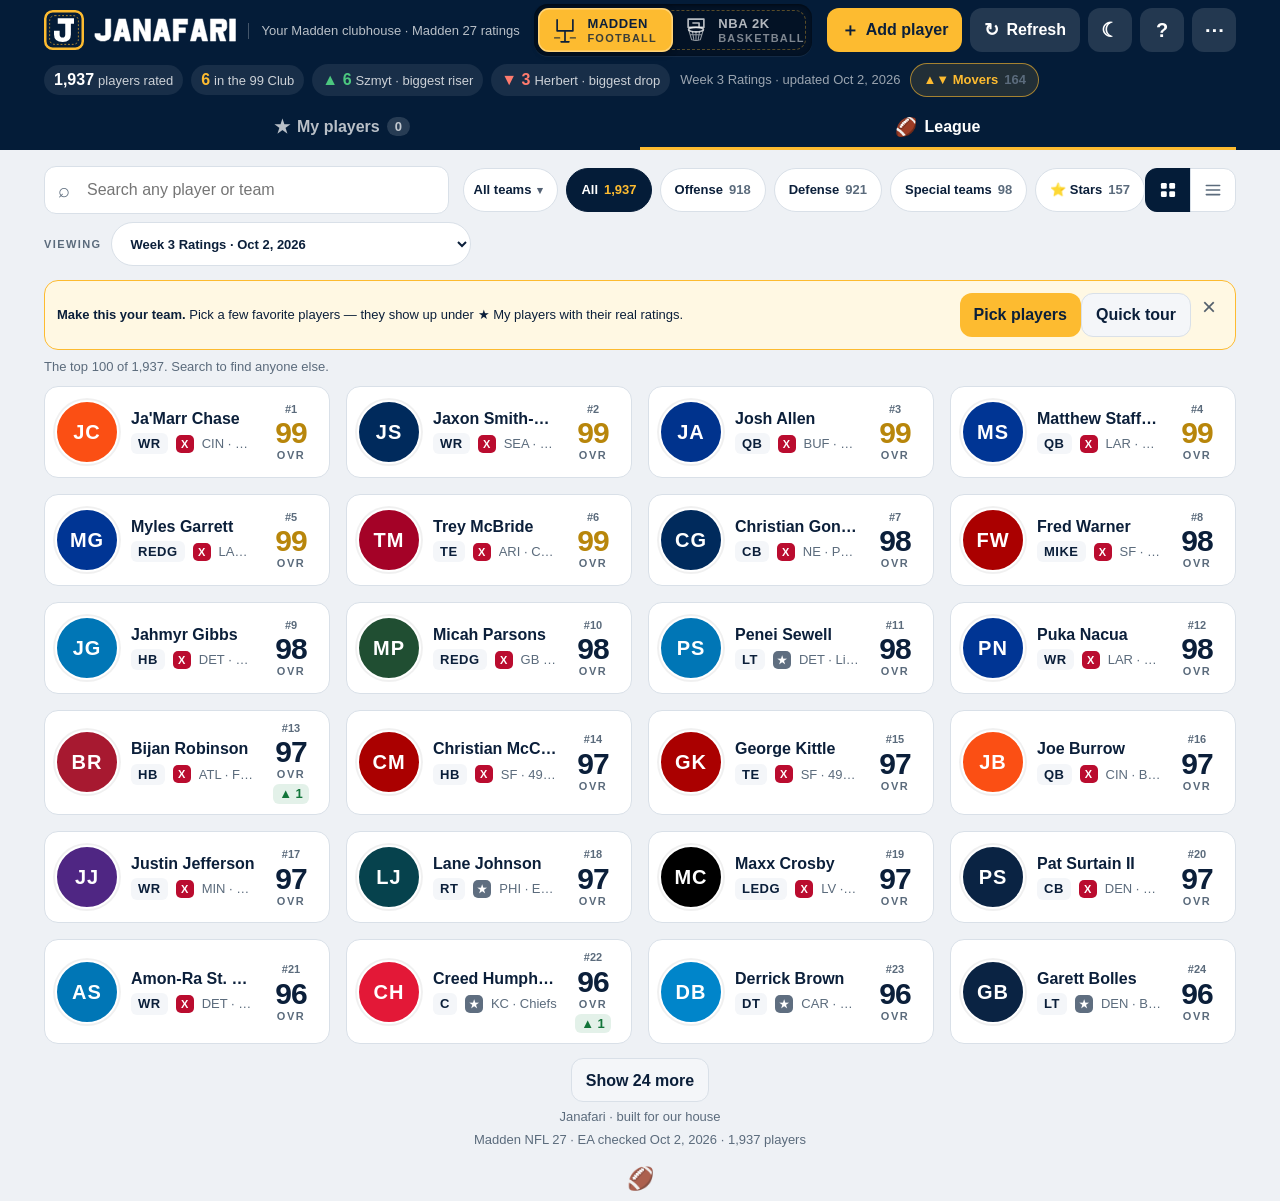
==== commit 0b12b1d4: "Movers button on its own beside the "updated" line (owner ask) Out of the filter chips and into the " ====
--- a/index.html
+++ b/index.html
@@ -9,7 +9,7 @@
   <title>Janafari — Madden 27 &amp; NBA 2K27 Ratings</title>
   <link rel="icon" href="data:image/svg+xml,%3Csvg xmlns=%22http://www.w3.org/2000/svg%22 viewBox=%220 0 64 64%22 role=%22img%22 aria-label=%22Janafari J%22%3E%3Crect x=%222%22 y=%222%22 width=%2260%22 height=%2260%22 rx=%2212%22 fill=%22%23041c38%22 stroke=%22%23fdbb30%22 stroke-width=%224%22/%3E%3Crect x=%229%22 y=%229%22 width=%2246%22 height=%2246%22 rx=%228%22 fill=%22none%22 stroke=%22%23fdbb30%22 stroke-width=%221.5%22 stroke-dasharray=%223 3%22 opacity=%22.7%22/%3E%3Cpath d=%22M22 13 H48 V22 H43 V39 Q43 51 30 51 Q16 51 16 39 V33 H25 V39 Q25 44 30 44 Q34 44 34 39 V22 H22 Z%22 fill=%22%23fff%22/%3E%3C/svg%3E">
   <link rel="apple-touch-icon" href="brand/apple-touch-icon.png">
-  <link rel="stylesheet" href="styles.css?v=38">
+  <link rel="stylesheet" href="styles.css?v=39">
   <script>
     // Set the theme BEFORE first paint so a dark-mode visitor never sees a white flash.
     (function () {
@@ -69,7 +69,7 @@
         <span class="stat gold"><b id="clubCount">–</b><span id="clubLabel">in the 99 Club</span></span>
         <button class="stat stat-btn stat-up" type="button" id="riserStat" hidden><b id="riserValue">–</b><span id="riserName">biggest riser</span></button>
         <button class="stat stat-btn stat-down" type="button" id="fallerStat" hidden><b id="fallerValue">–</b><span id="fallerName">biggest drop</span></button>
-        <span class="stat-source" id="sourceStamp">Loading ratings…</span>
+        <span class="source-row"><span class="stat-source" id="sourceStamp">Loading ratings…</span><button class="chip movers-btn" type="button" data-filter="movers" data-base="chip movers-btn" id="moversChip">▲▼ Movers</button></span>
       </div>
 
       <div class="tabs">
@@ -102,7 +102,6 @@
           <button class="chip" type="button" data-filter="forward" data-sport="nba">Forwards</button>
           <button class="chip" type="button" data-filter="center" data-sport="nba">Centers</button>
           <button class="chip" type="button" data-filter="stars">⭐ Stars</button>
-          <button class="chip" type="button" data-filter="movers" id="moversChip">▲▼ Movers</button>
         </div>
         </div>
         <div class="view-group" role="group" aria-label="Choose layout">
@@ -442,7 +441,7 @@
 
   <div class="toast" id="toast" role="status" aria-live="polite"></div>
 
-  <script src="app.js?v=37"></script>
+  <script src="app.js?v=38"></script>
   <script>
     (function () {
       var root = document.documentElement;
--- a/styles.css
+++ b/styles.css
@@ -190,6 +190,12 @@
 .statline .stat-btn { font: inherit; color: inherit; border: 0; min-height: 32px; cursor: pointer; }
 .statline .stat-btn:hover { background: rgba(255,255,255,.16); }
 .statline .stat-up b { color: #4cc77f; }
+/* "Week 3 Ratings · updated …" with the Movers button on its own beside it */
+.source-row { display: -webkit-box; display: -webkit-flex; display: flex; -webkit-box-align: center; -webkit-align-items: center; align-items: center; min-width: 0; }
+.chip.movers-btn { -webkit-flex: 0 0 auto; flex: 0 0 auto; min-height: 34px; margin: 0 4px; padding: 0 12px; border-color: rgba(253,187,48,.6); background: rgba(253,187,48,.12); color: #fdbb30; color: var(--gold); }
+.chip.movers-btn:hover { background: rgba(253,187,48,.22); }
+.chip.movers-btn.active { background: #fdbb30; background: var(--gold); border-color: #fdbb30; border-color: var(--gold); color: #0b1f3a; color: var(--gold-ink); }
+.chip.movers-btn.active .chip-count { color: #0b1f3a; color: var(--gold-ink); }
 .statline .stat-down b { color: #ff7b6e; }
 
 
@@ -696,13 +702,14 @@
      header is the same height before and after the numbers arrive (it used to grow 1 → 3 lines: CLS 0.84, R36).
      Grid, not flex, so the stamp can own row 2 while row 1 scrolls. */
   .statline {
-    display: grid; grid-auto-flow: column; grid-auto-columns: max-content; grid-template-rows: 40px 20px;
+    display: grid; grid-auto-flow: column; grid-auto-columns: max-content; grid-template-rows: 40px 38px;   /* row 2: the stamp + Movers button, same height loaded or not */
     -webkit-box-align: initial; align-items: center;
     margin: 0 -12px; padding: 0 8px 6px; overflow-x: auto; -webkit-overflow-scrolling: touch; scrollbar-width: none;
   }
   .statline::-webkit-scrollbar { display: none; }
   .statline .stat { justify-self: start; }
-  .statline .stat-source { grid-row: 2; grid-column: 1 / span 3; margin: 0 4px; overflow: hidden; text-overflow: ellipsis; }
+  .statline .source-row { grid-row: 2; grid-column: 1 / span 3; position: -webkit-sticky; position: sticky; left: 0; max-width: calc(100vw - 16px); }   /* pinned: the pills scroll, the stamp + Movers never leave the screen */
+  .statline .stat-source { margin: 0 4px; overflow: hidden; text-overflow: ellipsis; }
   .board { padding-top: 2px; }
   .tabs {
     position: fixed; z-index: 10; left: 0; right: 0; bottom: 0;
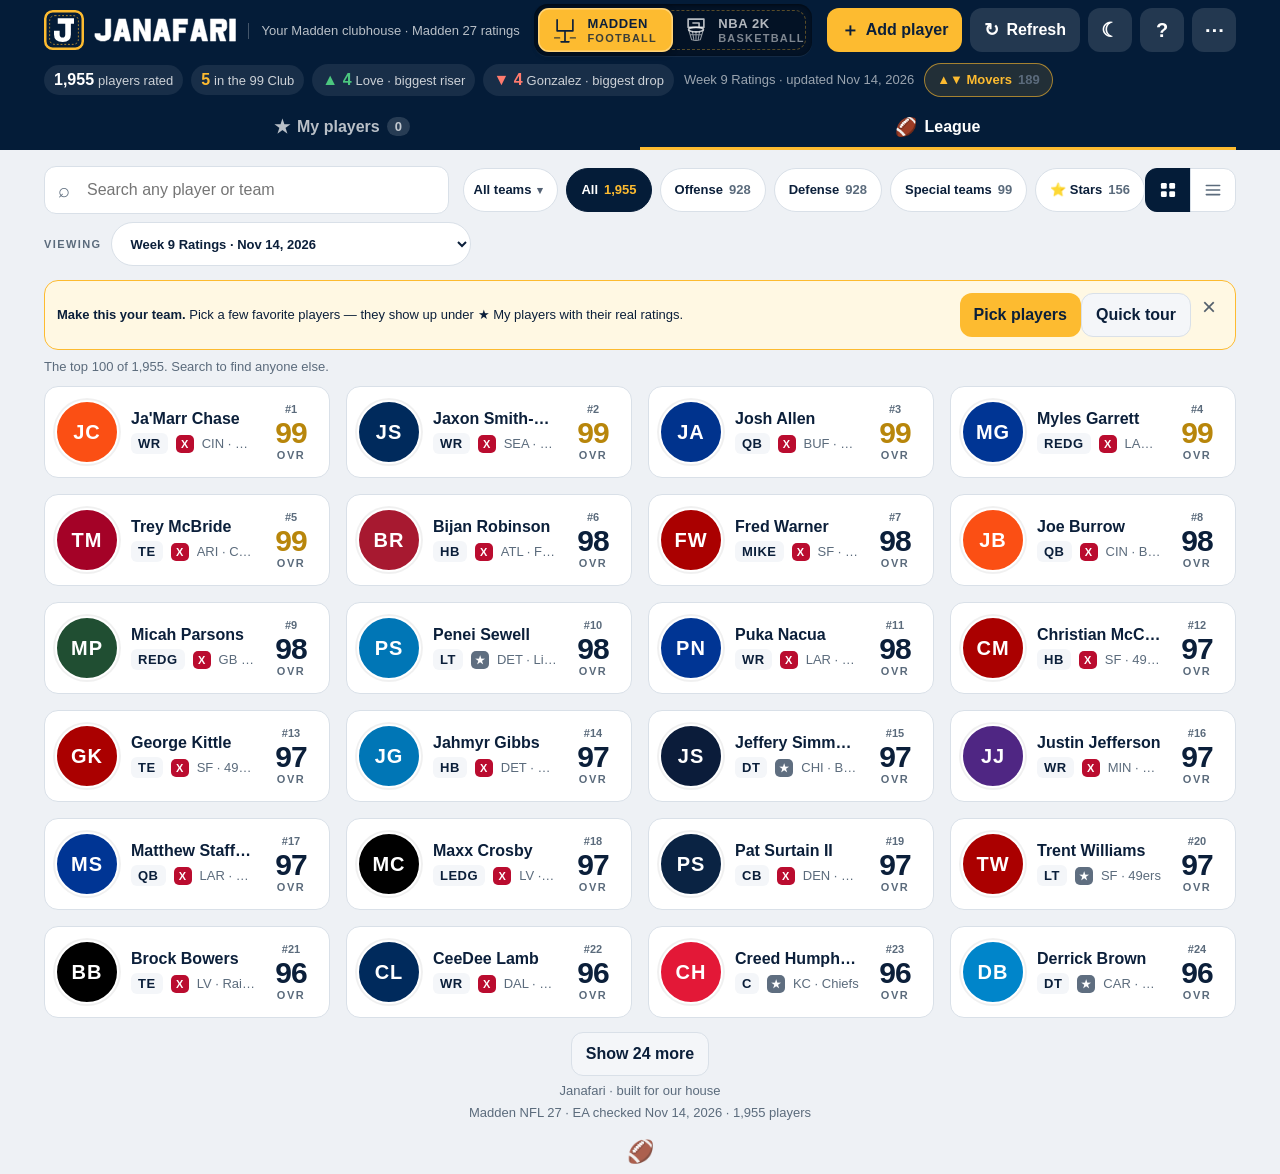
==== commit c9472c12: "Tab icon: bright gold J tile so it shows on dark tab and bookmark bars Co-Authored-By: Claude Opus 5" ====
--- a/index.html
+++ b/index.html
@@ -7,7 +7,8 @@
   <meta name="apple-mobile-web-app-status-bar-style" content="black-translucent">
   <meta name="theme-color" content="#041c38">
   <title>Janafari — Madden 27 &amp; NBA 2K27 Ratings</title>
-  <link rel="icon" href="data:image/svg+xml,%3Csvg xmlns=%22http://www.w3.org/2000/svg%22 viewBox=%220 0 64 64%22 role=%22img%22 aria-label=%22Janafari J%22%3E%3Crect x=%222%22 y=%222%22 width=%2260%22 height=%2260%22 rx=%2212%22 fill=%22%23041c38%22 stroke=%22%23fdbb30%22 stroke-width=%224%22/%3E%3Crect x=%229%22 y=%229%22 width=%2246%22 height=%2246%22 rx=%228%22 fill=%22none%22 stroke=%22%23fdbb30%22 stroke-width=%221.5%22 stroke-dasharray=%223 3%22 opacity=%22.7%22/%3E%3Cpath d=%22M22 13 H48 V22 H43 V39 Q43 51 30 51 Q16 51 16 39 V33 H25 V39 Q25 44 30 44 Q34 44 34 39 V22 H22 Z%22 fill=%22%23fff%22/%3E%3C/svg%3E">
+  <link rel="icon" type="image/svg+xml" href="brand/favicon.svg">
+  <link rel="icon" type="image/png" sizes="32x32" href="brand/favicon-32.png">
   <link rel="apple-touch-icon" href="brand/apple-touch-icon.png">
   <link rel="stylesheet" href="styles.css?v=39">
   <script>
--- a/styles.css
+++ b/styles.css
@@ -773,3 +773,32 @@
   .portrait .portrait-mono { line-height: 60px; }
   .modal-sheet { max-width: 720px; }
 }
+
+/* ---------- motion: rating-change flash + change-pill pop (app.js applyFlash) ----------
+   A week this device has not shown yet: each mover's card or row glows green (up) or red (down) once and
+   fades back over 1.6 s, and his ▲/▼ pill pops in with an ease-out-back overshoot. One-shot, never looping;
+   --flash-delay lets a redraw continue the same flash. Reduced motion: none of it (the pills still say it). */
+@-webkit-keyframes jf-flash-up { from { background-color: rgba(27,143,74,.26); box-shadow: 0 0 0 2px rgba(27,143,74,.55); } }
+@keyframes jf-flash-up { from { background-color: rgba(27,143,74,.26); box-shadow: 0 0 0 2px rgba(27,143,74,.55); } }
+@-webkit-keyframes jf-flash-down { from { background-color: rgba(192,57,43,.24); box-shadow: 0 0 0 2px rgba(192,57,43,.5); } }
+@keyframes jf-flash-down { from { background-color: rgba(192,57,43,.24); box-shadow: 0 0 0 2px rgba(192,57,43,.5); } }
+@-webkit-keyframes jf-pop { from { -webkit-transform: scale(.4); transform: scale(.4); opacity: 0; } }
+@keyframes jf-pop { from { -webkit-transform: scale(.4); transform: scale(.4); opacity: 0; } }
+/* rows tint their cells only: a ring on each <td> would draw seams between the cells */
+@-webkit-keyframes jf-tint-up { from { background-color: rgba(27,143,74,.26); } }
+@keyframes jf-tint-up { from { background-color: rgba(27,143,74,.26); } }
+@-webkit-keyframes jf-tint-down { from { background-color: rgba(192,57,43,.24); } }
+@keyframes jf-tint-down { from { background-color: rgba(192,57,43,.24); } }
+.pcard.flash-up { -webkit-animation: jf-flash-up 1.6s ease-out both; animation: jf-flash-up 1.6s ease-out both; }
+.pcard.flash-down { -webkit-animation: jf-flash-down 1.6s ease-out both; animation: jf-flash-down 1.6s ease-out both; }
+tr.prow.flash-up td { -webkit-animation: jf-tint-up 1.6s ease-out both; animation: jf-tint-up 1.6s ease-out both; }
+tr.prow.flash-down td { -webkit-animation: jf-tint-down 1.6s ease-out both; animation: jf-tint-down 1.6s ease-out both; }
+.pcard.flash-up, tr.prow.flash-up td, .pcard.flash-down, tr.prow.flash-down td { -webkit-animation-delay: var(--flash-delay, 0ms); animation-delay: var(--flash-delay, 0ms); }
+.flash-up .change, .flash-down .change {
+  display: inline-block;
+  -webkit-animation: jf-pop .45s cubic-bezier(.34,1.56,.64,1) both; animation: jf-pop .45s cubic-bezier(.34,1.56,.64,1) both;
+  -webkit-animation-delay: var(--flash-delay, 0ms); animation-delay: var(--flash-delay, 0ms);
+}
+@media (prefers-reduced-motion: reduce) {
+  .pcard.flash-up, .pcard.flash-down, tr.prow.flash-up td, tr.prow.flash-down td, .flash-up .change, .flash-down .change { -webkit-animation: none; animation: none; }
+}
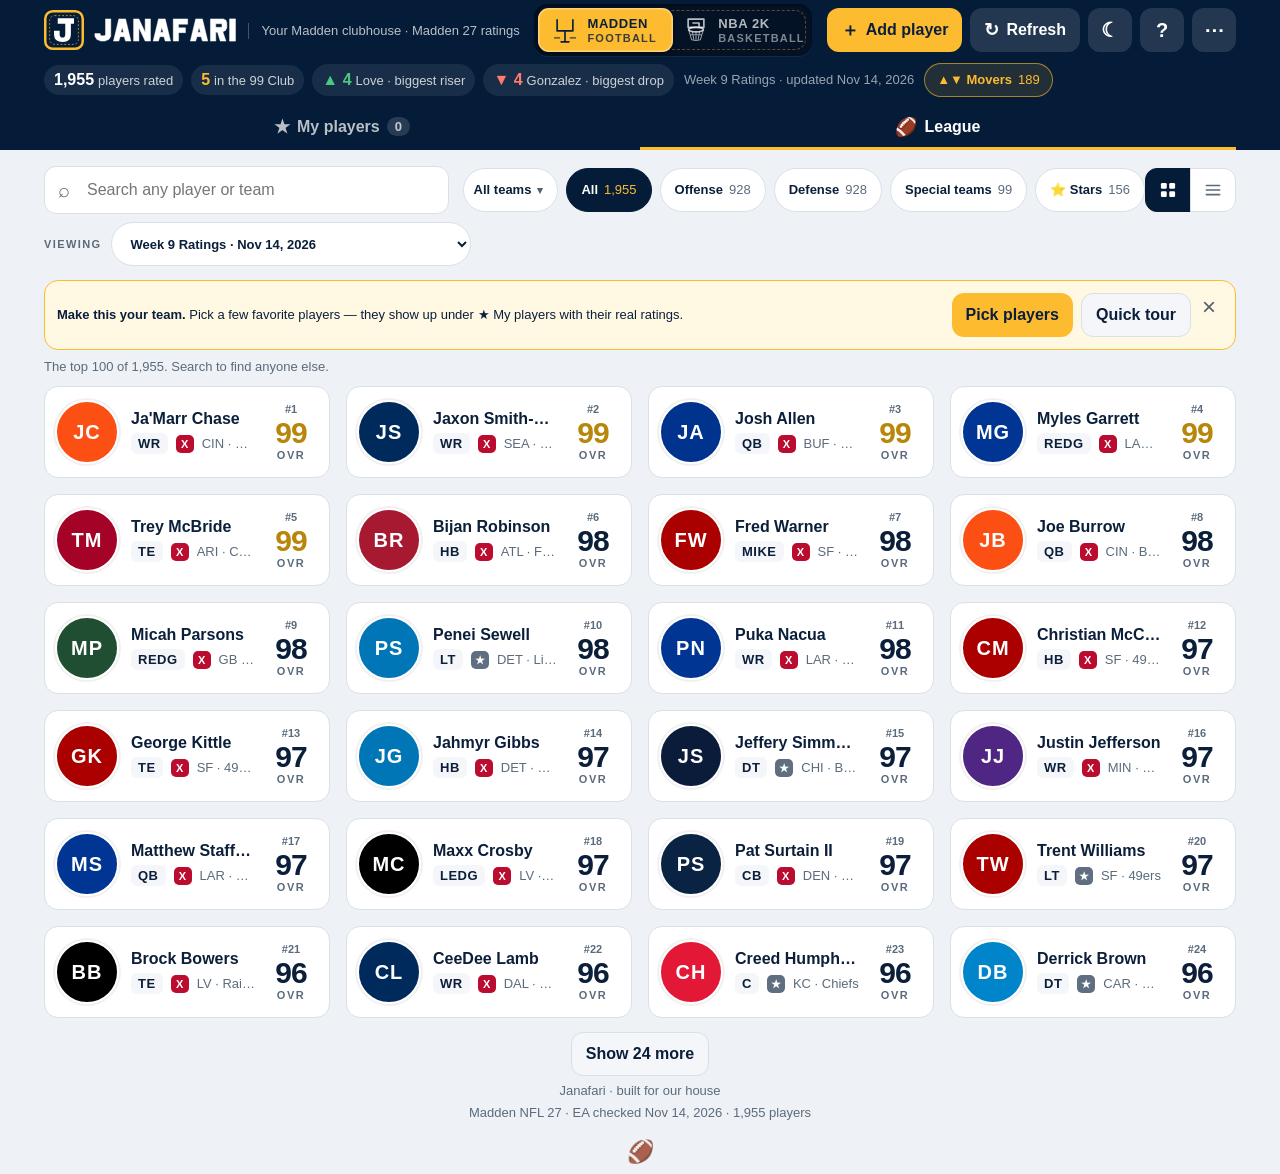
==== commit f2a4df85: "Look: iPad cards show the team code, one date per fetch, readable dark-mode links, lighter text - 60" ====
--- a/index.html
+++ b/index.html
@@ -10,7 +10,7 @@
   <link rel="icon" type="image/svg+xml" href="brand/favicon.svg">
   <link rel="icon" type="image/png" sizes="32x32" href="brand/favicon-32.png">
   <link rel="apple-touch-icon" href="brand/apple-touch-icon.png">
-  <link rel="stylesheet" href="styles.css?v=39">
+  <link rel="stylesheet" href="styles.css?v=40">
   <script>
     // Set the theme BEFORE first paint so a dark-mode visitor never sees a white flash.
     (function () {
@@ -442,7 +442,7 @@
 
   <div class="toast" id="toast" role="status" aria-live="polite"></div>
 
-  <script src="app.js?v=38"></script>
+  <script src="app.js?v=40"></script>
   <script>
     (function () {
       var root = document.documentElement;
--- a/styles.css
+++ b/styles.css
@@ -48,6 +48,7 @@
   --up: #4cc77f;     /* dark: the light greens/reds fell to 3.58 and 2.92:1 on a dark card */
   --down: #ff7b6e;
   --new: #6aa8ff;
+  --danger-ink: #ff7b6e;   /* text/border red for the dark card: #ba0c2f fell to 2.56:1 (badge FILLS keep --scarlet) */
   --navy: #05101f;
   --navy-2: #0b1d36;
   --shadow: 0 8px 24px rgba(0, 0, 0, .35);
@@ -155,7 +156,7 @@
 .sport-btn.active .sport-ic .ic-line { stroke: #0b1f3a; stroke: var(--gold-ink); }
 .sport-label { display: -webkit-box; display: -webkit-flex; display: flex; -webkit-box-orient: vertical; -webkit-flex-direction: column; flex-direction: column; margin-left: 8px; line-height: 1; min-width: 0; }
 .sport-label b { font-size: 13px; font-weight: 900; letter-spacing: .6px; text-transform: uppercase; }
-.sport-label small { margin-top: 3px; font-size: 11px; font-weight: 700; letter-spacing: 1.2px; text-transform: uppercase; opacity: .7; }
+.sport-label small { margin-top: 3px; font-size: 11px; font-weight: 600; letter-spacing: 1.2px; text-transform: uppercase; opacity: .7; }
 .sport-btn.active .sport-label small { opacity: .8; }
 @media (prefers-reduced-motion: reduce) { .sport-thumb, .sport-ic, .sport-ic *, .sport-btn { -webkit-transition: none; transition: none; } }
 
@@ -165,7 +166,7 @@
   -webkit-box-pack: center; -webkit-justify-content: center; justify-content: center;
   min-height: 44px; min-width: 44px; padding: 0 14px;
   border: 0; border-radius: 12px;
-  font-weight: 700; font-size: 16px; white-space: nowrap;
+  font-weight: 600; font-size: 16px; white-space: nowrap;
   color: #fff; background: rgba(255,255,255,.12);
 }
 .button:active { -webkit-transform: scale(.97); transform: scale(.97); }
@@ -207,7 +208,7 @@
   min-height: 44px; padding: 0 10px;
   border: 0; border-bottom: 3px solid transparent;
   background: transparent; color: rgba(255,255,255,.72);
-  font-weight: 700; font-size: 16px;
+  font-weight: 600; font-size: 16px;
   display: -webkit-box; display: -webkit-flex; display: flex; -webkit-box-align: center; -webkit-align-items: center; align-items: center; -webkit-box-pack: center; -webkit-justify-content: center; justify-content: center;
 }
 .tab .tab-icon { font-size: 18px; line-height: 1; margin-right: 7px; }
@@ -262,9 +263,10 @@
   min-height: 44px; padding: 0 14px;
   border: 1px solid #d9e0e8; border-color: var(--line); border-radius: 999px;
   background: #fff; background: var(--surface); color: #0b1f3a; color: var(--text);
-  font-weight: 700; font-size: 13px; white-space: nowrap;
-}
-.chip .chip-count { margin-left: 6px; color: #5b6b7c; color: var(--muted); font-weight: 600; }
+  font-weight: 600; font-size: 13px; white-space: nowrap;
+}
+.chip .chip-count { margin-left: 6px; color: #5b6b7c; color: var(--muted); font-weight: 500; }
+.chip.movers-btn .chip-count { color: inherit; }   /* muted grey on the navy band was 2.51:1 */
 .chip.active { background: #041c38; background: var(--navy); border-color: #041c38; border-color: var(--navy); color: #fff; }
 .chip.active .chip-count { color: #fdbb30; color: var(--gold); }
 html[data-theme="dark"] .chip.active { border-color: #fdbb30; border-color: var(--gold); }   /* navy on a navy page was invisible */
@@ -279,7 +281,7 @@
   display: block; width: 100%; min-height: 84px; padding: 10px 4px 8px;
   border: 1px solid #d9e0e8; border-color: var(--line); border-radius: 12px;
   background: #fff; background: var(--surface); color: #0b1f3a; color: var(--text);
-  text-align: center; font-weight: 700; font-size: 13px;
+  text-align: center; font-weight: 600; font-size: 13px;
 }
 .team-cell img, .team-cell .team-mono { display: block; width: 40px; height: 40px; margin: 0 auto 6px; }
 .team-cell .team-mono { border-radius: 50%; line-height: 40px; color: #fff; font-size: 14px; background: #5b6b7c; }
@@ -341,14 +343,14 @@
 .movers-list .mover-row:first-child { border-top: 0; }
 .mover-row:hover { background: #f4f6f9; background: var(--surface-2); }
 .mover-row.is-watched { box-shadow: inset 4px 0 0 #fdbb30; }
-.mover-rank { -webkit-flex: 0 0 26px; flex: 0 0 26px; text-align: center; font-size: 13px; font-weight: 800; color: #5b6b7c; color: var(--muted); font-variant-numeric: tabular-nums; }
+.mover-rank { -webkit-flex: 0 0 26px; flex: 0 0 26px; text-align: center; font-size: 13px; font-weight: 600; color: #5b6b7c; color: var(--muted); font-variant-numeric: tabular-nums; }
 .mover-row .portrait { width: 44px; height: 44px; margin-right: 10px; }
 .mover-row .portrait .portrait-mono { line-height: 40px; font-size: 15px; }
 .mover-row .pcard-name { font-size: 15px; }
 .mover-row .pcard-body { margin-left: 0; }
 .mover-right { -webkit-flex: 0 0 auto; flex: 0 0 auto; margin-left: 8px; text-align: right; }
 .mover-delta { display: inline-block; padding: 2px 8px; border-radius: 8px; font-size: 18px; font-weight: 900; font-variant-numeric: tabular-nums; }
-.mover-from { display: block; margin-top: 2px; font-size: 12px; font-weight: 700; color: #5b6b7c; color: var(--muted); font-variant-numeric: tabular-nums; white-space: nowrap; }
+.mover-from { display: block; margin-top: 2px; font-size: 12px; font-weight: 500; color: #5b6b7c; color: var(--muted); font-variant-numeric: tabular-nums; white-space: nowrap; }
 .movers-more { width: 100%; margin-top: 8px; }
 @media (min-width: 601px) {
   .movers-cols { -webkit-box-orient: horizontal; -webkit-flex-direction: row; flex-direction: row; -webkit-box-align: start; -webkit-align-items: flex-start; align-items: flex-start; }
@@ -393,17 +395,18 @@
 .pcard-name { margin: 0; font-size: 16px; font-weight: 800; line-height: 1.2; overflow: hidden; text-overflow: ellipsis; white-space: nowrap; }
 .pcard-meta { display: -webkit-box; display: -webkit-flex; display: flex; -webkit-box-align: center; -webkit-align-items: center; align-items: center; margin-top: 5px; min-width: 0; color: #5b6b7c; color: var(--muted); font-size: 13px; }
 .pcard-meta > * + * { margin-left: 8px; }
-.pos-pill { -webkit-flex: 0 0 auto; flex: 0 0 auto; padding: 2px 7px; border-radius: 6px; background: #f4f6f9; background: var(--surface-2); color: #0b1f3a; color: var(--text); font-size: 13px; font-weight: 800; letter-spacing: .5px; }
+.pos-pill { -webkit-flex: 0 0 auto; flex: 0 0 auto; padding: 2px 7px; border-radius: 6px; background: #f4f6f9; background: var(--surface-2); color: #0b1f3a; color: var(--text); font-size: 13px; font-weight: 600; letter-spacing: .5px; }
 .team-logo { -webkit-flex: 0 0 auto; flex: 0 0 auto; width: 20px; height: 20px; }
 .pcard-team { min-width: 0; overflow: hidden; text-overflow: ellipsis; white-space: nowrap; }
-.pcard-rank { display: block; margin-bottom: 2px; font-size: 11px; font-weight: 700; color: #5b6b7c; color: var(--muted); }   /* in the right column, in flow — never over the portrait */
+@media (min-width: 601px) and (max-width: 1024px) { .pcard-team-name { display: none; } }   /* 3 columns cut it to "SEA · S…" */
+.pcard-rank { display: block; margin-bottom: 2px; font-size: 11px; font-weight: 600; color: #5b6b7c; color: var(--muted); }   /* in the right column, in flow — never over the portrait */
 
 .pcard-right { -webkit-flex: 0 0 auto; flex: 0 0 auto; margin-left: 10px; text-align: center; min-width: 52px; }
 .ovr { display: block; font-size: 30px; line-height: 1; font-weight: 900; letter-spacing: -1px; font-family: "Avenir Next Condensed", "Arial Narrow", "Helvetica Neue", Arial, sans-serif; }
-.ovr small { display: block; margin-top: 2px; font-size: 11px; letter-spacing: 1.5px; font-weight: 700; color: #5b6b7c; color: var(--muted); }
+.ovr small { display: block; margin-top: 2px; font-size: 11px; letter-spacing: 1.5px; font-weight: 600; color: #5b6b7c; color: var(--muted); }
 .is-99 .ovr { color: #b8860b; }
 html[data-theme="dark"] .is-99 .ovr { color: #fdbb30; color: var(--gold); }
-.change { display: inline-block; margin-top: 4px; padding: 1px 6px; border-radius: 6px; font-size: 13px; font-weight: 800; }
+.change { display: inline-block; margin-top: 4px; padding: 1px 6px; border-radius: 6px; font-size: 13px; font-weight: 700; }
 .change-up { color: #12753a; color: var(--up); background: rgba(27,143,74,.12); }
 .change-down { color: #b0301f; color: var(--down); background: rgba(192,57,43,.12); }
 .change-flat { color: #5b6b7c; color: var(--muted); }
@@ -437,7 +440,7 @@
 tr.prow:hover { background: #f4f6f9; background: var(--surface-2); }
 tr.prow:focus-visible { outline: 3px solid #0b1f3a; outline-offset: -3px; }
 html[data-theme="dark"] tr.prow:focus-visible { outline-color: #fdbb30; }
-.rank-col { width: 44px; color: #5b6b7c; color: var(--muted); font-weight: 700; }
+.rank-col { width: 44px; color: #5b6b7c; color: var(--muted); font-weight: 600; }
 .center { text-align: center; }
 .player-wrap { display: -webkit-box; display: -webkit-flex; display: flex; -webkit-box-align: center; -webkit-align-items: center; align-items: center; min-height: 48px; }
 .player-wrap .portrait { width: 44px; height: 44px; }
@@ -450,7 +453,7 @@
 .col-trend, .col-change { width: 90px; }
 .sparkline { width: 90px; height: 28px; display: block; }
 .sparkline line { stroke: #d9e0e8; stroke: var(--line); stroke-width: 1; }
-.sparkline polyline { fill: none; stroke: #0057b8; stroke-width: 2; }
+.sparkline polyline { fill: none; stroke: #0057b8; stroke: var(--new); stroke-width: 2; }
 .sparkline circle { fill: #fdbb30; fill: var(--gold); }
 
 /* ---------- show more / empty / footer ---------- */
@@ -464,7 +467,7 @@
 footer a { color: inherit; display: inline-block; min-height: 44px; line-height: 44px; padding: 0 6px; }
 
 /* ---------- toast ---------- */
-.toast { position: fixed; z-index: 30; left: 50%; bottom: 24px; bottom: calc(24px + var(--tabbar)); max-width: calc(100% - 32px); padding: 12px 18px; border-radius: 12px; background: #0b1f3a; color: #fff; font-weight: 700; font-size: 13px; opacity: 0; -webkit-transform: translate(-50%, 12px); transform: translate(-50%, 12px); -webkit-transition: opacity .2s, -webkit-transform .2s; transition: opacity .2s, transform .2s; pointer-events: none; }
+.toast { position: fixed; z-index: 30; left: 50%; bottom: 24px; bottom: calc(24px + var(--tabbar)); max-width: calc(100% - 32px); padding: 12px 18px; border-radius: 12px; background: #0b1f3a; color: #fff; font-weight: 600; font-size: 13px; opacity: 0; -webkit-transform: translate(-50%, 12px); transform: translate(-50%, 12px); -webkit-transition: opacity .2s, -webkit-transform .2s; transition: opacity .2s, transform .2s; pointer-events: none; }
 .toast.show { opacity: 1; -webkit-transform: translate(-50%, 0); transform: translate(-50%, 0); }
 html[data-theme="dark"] .toast { background: #fdbb30; color: #0b1f3a; }
 
@@ -479,7 +482,7 @@
 }
 .modal-head { -webkit-flex: 0 0 auto; flex: 0 0 auto; display: -webkit-box; display: -webkit-flex; display: flex; -webkit-box-align: center; -webkit-align-items: center; align-items: center; -webkit-box-pack: justify; -webkit-justify-content: space-between; justify-content: space-between; padding: 10px 12px 10px 16px; border-bottom: 1px solid #d9e0e8; border-bottom-color: var(--line); }
 .modal-head h2 { margin: 0; font-size: 19px; }
-.kicker { font-size: 11px; letter-spacing: 1.4px; font-weight: 800; color: #5b6b7c; color: var(--muted); text-transform: uppercase; }
+.kicker { font-size: 11px; letter-spacing: 1.4px; font-weight: 700; color: #5b6b7c; color: var(--muted); text-transform: uppercase; }
 .close-button { width: 44px; height: 44px; border: 0; border-radius: 12px; background: #f4f6f9; background: var(--surface-2); color: #0b1f3a; color: var(--text); font-size: 26px; line-height: 1; }
 .modal-body { -webkit-box-flex: 1; -webkit-flex: 1 1 auto; flex: 1 1 auto; min-height: 0; overflow-y: auto; -webkit-overflow-scrolling: touch; padding: 14px 16px 24px; }
 .modal-foot { -webkit-flex: 0 0 auto; flex: 0 0 auto; padding: 10px 16px; padding-bottom: calc(10px + env(safe-area-inset-bottom)); border-top: 1px solid #d9e0e8; border-top-color: var(--line); background: #fff; background: var(--surface); }
@@ -512,14 +515,15 @@
 .bio-list { margin: 0; }
 .bio-row { display: -webkit-box; display: -webkit-flex; display: flex; -webkit-box-align: baseline; -webkit-align-items: baseline; align-items: baseline; padding: 8px 0; border-bottom: 1px solid #d9e0e8; border-bottom-color: var(--line); }
 .bio-row dt { -webkit-flex: 0 0 96px; flex: 0 0 96px; color: #5b6b7c; color: var(--muted); font-size: 13px; }
-.bio-row dd { margin: 0; -webkit-box-flex: 1; -webkit-flex: 1; flex: 1; font-weight: 700; }
+.bio-row dd { margin: 0; -webkit-box-flex: 1; -webkit-flex: 1; flex: 1; font-weight: 600; }
 .bio-row dd small { display: block; font-weight: 500; color: #5b6b7c; color: var(--muted); font-size: 13px; }
 .bio-none { font-weight: 500; color: #5b6b7c; color: var(--muted); }
 .bio-row-abilities dd dd { margin: 0; }
 .bio-dt-with-info { -webkit-flex: 0 0 96px; flex: 0 0 96px; color: #5b6b7c; color: var(--muted); font-size: 13px; display: -webkit-box; display: -webkit-flex; display: flex; -webkit-box-align: center; -webkit-align-items: center; align-items: center; }
-.info-btn { width: 44px; height: 44px; margin: -12px 0 -12px 2px; padding: 0; border: 0; background: transparent; color: #0057b8; display: -webkit-inline-box; display: -webkit-inline-flex; display: inline-flex; -webkit-box-align: center; -webkit-align-items: center; align-items: center; -webkit-box-pack: center; -webkit-justify-content: center; justify-content: center; }
-.info-btn span { display: block; width: 20px; height: 20px; border-radius: 50%; border: 2px solid #0057b8; font: 900 12px/16px Georgia, "Times New Roman", serif; text-align: center; font-style: italic; }
-.info-btn[aria-expanded="true"] span { background: #0057b8; color: #fff; }
+.info-btn { width: 44px; height: 44px; margin: -12px 0 -12px 2px; padding: 0; border: 0; background: transparent; color: #0057b8; color: var(--new); display: -webkit-inline-box; display: -webkit-inline-flex; display: inline-flex; -webkit-box-align: center; -webkit-align-items: center; align-items: center; -webkit-box-pack: center; -webkit-justify-content: center; justify-content: center; }
+.info-btn span { display: block; width: 20px; height: 20px; border-radius: 50%; border: 2px solid #0057b8; border-color: var(--new); font: 900 12px/16px Georgia, "Times New Roman", serif; text-align: center; font-style: italic; }
+.info-btn[aria-expanded="true"] span { background: #0057b8; background: var(--new); color: #fff; }
+html[data-theme="dark"] .info-btn[aria-expanded="true"] span { color: #07111f; }
 .ability-help { margin-top: 6px; padding: 8px 10px; border-radius: 10px; background: #f4f6f9; background: var(--surface-2); font-weight: 500; font-size: 13px; line-height: 1.45; }
 .ability-help p { margin: 0 0 6px; }
 .ability-help p:last-child { margin-bottom: 0; }
@@ -530,8 +534,8 @@
 html[data-sport="nba"] .tier-x { background: #5a2d81; }   /* a Hall of Fame badge is purple in 2K, not red */
 .player-sub .tier-badge { margin-right: 6px; vertical-align: middle; }
 .ability { border: 0; cursor: pointer; text-align: left; min-height: 44px; display: -webkit-inline-box; display: -webkit-inline-flex; display: inline-flex; -webkit-box-align: center; -webkit-align-items: center; align-items: center; }   /* every control is 44px, chips included */
-.ability .ability-icon { display: inline-block; min-width: 14px; margin-right: 5px; border-radius: 4px; background: rgba(0,0,0,.12); color: inherit; font-size: 10px; line-height: 14px; text-align: center; }
-.ability-x .ability-icon { background: rgba(255,255,255,.28); }
+.ability .ability-icon { display: inline-block; min-width: 14px; margin-right: 5px; border-radius: 4px; background: rgba(0,0,0,.12); color: inherit; font-size: 11px; line-height: 14px; text-align: center; }
+.ability-x .ability-icon { background: rgba(0,0,0,.22); }
 .ability[aria-expanded="true"] { outline: 2px solid #0b1f3a; outline-offset: 1px; }
 html[data-theme="dark"] .ability[aria-expanded="true"] { outline-color: #fdbb30; }
 .ability-def { margin: 4px 0 6px; padding: 8px 10px; border-radius: 10px; background: #f4f6f9; background: var(--surface-2); font-weight: 500; font-size: 13px; line-height: 1.45; }
@@ -540,7 +544,7 @@
 .ability-def b { display: block; font-size: 13px; letter-spacing: .5px; text-transform: uppercase; color: #5b6b7c; color: var(--muted); }
 .ability-ea { margin-top: 6px !important; font-size: 13px; color: #5b6b7c; color: var(--muted); }
 .ability-def p { margin: 0; }
-.bio-year, .bio-ring, .ability { display: inline-block; margin: 0 6px 6px 0; padding: 3px 8px; border-radius: 6px; background: #f4f6f9; background: var(--surface-2); font-size: 13px; font-weight: 700; }
+.bio-year, .bio-ring, .ability { display: inline-block; margin: 0 6px 6px 0; padding: 3px 8px; border-radius: 6px; background: #f4f6f9; background: var(--surface-2); font-size: 13px; font-weight: 600; }
 .bio-ring { background: #fdbb30; background: var(--gold); color: #0b1f3a; }
 .ability-x { background: #ba0c2f; background: var(--scarlet); color: #fff; }
 /* 2K badge levels, coloured the way the game colours them */
@@ -555,9 +559,9 @@
 .stat-label { -webkit-flex: 0 0 140px; flex: 0 0 140px; font-size: 13px; }
 .stat-bar { -webkit-box-flex: 1; -webkit-flex: 1; flex: 1; height: 10px; border-radius: 5px; background: #e6ebf1; overflow: hidden; }
 html[data-theme="dark"] .stat-bar { background: #22344d; }
-.stat-fill { display: block; height: 100%; border-radius: 5px; background: #0057b8; }
+.stat-fill { display: block; height: 100%; border-radius: 5px; background: #0057b8; background: var(--new); }
 .stat-elite { background: #fdbb30; background: var(--gold); }
-.stat-value { -webkit-flex: 0 0 64px; flex: 0 0 64px; text-align: right; font-weight: 800; font-size: 13px; }
+.stat-value { -webkit-flex: 0 0 64px; flex: 0 0 64px; text-align: right; font-weight: 700; font-size: 13px; }
 
 /* backup / more */
 .backup-action { display: block; width: 100%; margin-top: 10px; padding: 14px 16px; border: 1px solid #d9e0e8; border-color: var(--line); border-radius: 12px; background: #f4f6f9; background: var(--surface-2); color: #0b1f3a; color: var(--text); text-align: left; position: relative; }
@@ -565,16 +569,16 @@
 .backup-action span { display: block; margin-top: 2px; font-size: 13px; color: #5b6b7c; color: var(--muted); }
 .file-action input { position: absolute; top: 0; left: 0; width: 100%; height: 100%; opacity: 0; cursor: pointer; }
 .danger-zone { margin-top: 22px; padding-top: 14px; border-top: 1px solid #d9e0e8; border-top-color: var(--line); }
-.danger-zone button { min-height: 44px; padding: 0 14px; border: 1px solid #ba0c2f; border-radius: 12px; background: transparent; color: #ba0c2f; font-weight: 700; }
+.danger-zone button { min-height: 44px; padding: 0 14px; border: 1px solid #ba0c2f; border-color: var(--danger-ink, #ba0c2f); border-radius: 12px; background: transparent; color: #ba0c2f; color: var(--danger-ink, #ba0c2f); font-weight: 600; }
 .more-info { margin-top: 18px; font-size: 13px; color: #5b6b7c; color: var(--muted); line-height: 1.5; }
-.more-info a { color: #0057b8; font-weight: 700; }
+.more-info a { color: #0057b8; color: var(--new); font-weight: 600; }
 
 /* ---------- Playbook (help) ---------- */
 .help-body { padding-top: 10px; }
 .help-nav { display: -webkit-box; display: -webkit-flex; display: flex; -webkit-flex-wrap: wrap; flex-wrap: wrap; margin: 0 -4px 6px; }
 .help-nav .chip { margin: 4px; text-decoration: none; min-height: 44px; font-size: 13px; padding: 0 12px; display: -webkit-inline-box; display: -webkit-inline-flex; display: inline-flex; -webkit-box-align: center; -webkit-align-items: center; align-items: center; }
 .help-intro { display: -webkit-box; display: -webkit-flex; display: flex; -webkit-flex-wrap: wrap; flex-wrap: wrap; -webkit-box-align: center; -webkit-align-items: center; align-items: center; -webkit-box-pack: justify; -webkit-justify-content: space-between; justify-content: space-between; padding: 8px 0 4px; }
-.help-intro p { margin: 4px 12px 4px 0; font-weight: 700; }
+.help-intro p { margin: 4px 12px 4px 0; font-weight: 500; }
 .help-section { display: -webkit-box; display: -webkit-flex; display: flex; -webkit-box-align: start; -webkit-align-items: flex-start; align-items: flex-start; padding: 14px 0; border-top: 1px solid #d9e0e8; border-top-color: var(--line); }
 .help-icon { -webkit-flex: 0 0 64px; flex: 0 0 64px; display: -webkit-box; display: -webkit-flex; display: flex; -webkit-box-pack: center; -webkit-justify-content: center; justify-content: center; padding-top: 2px; }
 .help-icon-wide { -webkit-flex: 0 0 100%; flex: 0 0 100%; margin-bottom: 8px; }
@@ -584,9 +588,9 @@
 .help-text p { margin: 0 0 8px; font-size: 16px; line-height: 1.45; max-width: 40em; }   /* tablet measure (Ava) */
 .help-note { font-size: 13px; color: #5b6b7c; color: var(--muted); }
 .help-go { min-height: 44px; font-size: 13px; }
-.help-btn { display: -webkit-inline-box; display: -webkit-inline-flex; display: inline-flex; -webkit-box-align: center; -webkit-align-items: center; align-items: center; -webkit-box-pack: center; -webkit-justify-content: center; justify-content: center; width: 44px; height: 44px; border-radius: 12px; background: #041c38; background: var(--navy); color: #fff; font-size: 20px; font-weight: 700; }
+.help-btn { display: -webkit-inline-box; display: -webkit-inline-flex; display: inline-flex; -webkit-box-align: center; -webkit-align-items: center; align-items: center; -webkit-box-pack: center; -webkit-justify-content: center; justify-content: center; width: 44px; height: 44px; border-radius: 12px; background: #041c38; background: var(--navy); color: #fff; font-size: 20px; font-weight: 600; }
 .help-btn.gold { background: #fdbb30; background: var(--gold); color: #0b1f3a; }
-.help-chip { display: inline-block; padding: 10px 12px; border-radius: 999px; border: 1px solid #d9e0e8; border-color: var(--line); background: #fff; background: var(--surface); font-weight: 700; font-size: 13px; white-space: nowrap; }
+.help-chip { display: inline-block; padding: 10px 12px; border-radius: 999px; border: 1px solid #d9e0e8; border-color: var(--line); background: #fff; background: var(--surface); font-weight: 600; font-size: 13px; white-space: nowrap; }
 .help-chip.dark { background: #041c38; background: var(--navy); border-color: #041c38; color: #fff; }
 .help-card { display: -webkit-box; display: -webkit-flex; display: flex; -webkit-box-align: center; -webkit-align-items: center; align-items: center; width: 100%; max-width: 360px; padding: 10px 12px 10px 10px; border: 1px solid #d9e0e8; border-color: var(--line); border-radius: 14px; background: #fff; background: var(--surface); }
 .help-portrait { width: 48px; height: 48px; background: #0057b8; }
@@ -598,7 +602,7 @@
 .help-card-ovr { text-align: center; }
 .help-card-ovr b { display: block; font-size: 24px; line-height: 1; font-family: "Avenir Next Condensed", "Arial Narrow", "Helvetica Neue", Arial, sans-serif; }
 .help-card-ovr small { display: block; font-size: 11px; letter-spacing: 1px; text-transform: uppercase; color: #5b6b7c; color: var(--muted); }
-.invite-tour { margin-left: 8px; }
+.invite .invite-tour { margin-left: 8px; }   /* `.invite .button` out-ranked the bare class and the two buttons touched */
 
 /* ---------- quick tour ---------- */
 .tour-art { min-height: 120px; padding: 14px; margin: 0 0 14px; border-radius: 14px; background: #f4f6f9; background: var(--surface-2); display: -webkit-box; display: -webkit-flex; display: flex; -webkit-box-align: center; -webkit-align-items: center; align-items: center; -webkit-box-pack: center; -webkit-justify-content: center; justify-content: center; }
@@ -607,14 +611,14 @@
 .tour-foot .button { width: auto; -webkit-box-flex: 1; -webkit-flex: 1 1 0; flex: 1 1 0; }
 .tour-foot .button + .button { margin-left: 8px; }
 .tour-tabbar { display: -webkit-box; display: -webkit-flex; display: flex; width: 100%; max-width: 320px; border-radius: 12px; background: #041c38; background: var(--navy); color: #fff; padding: 8px 0; }
-.tour-tabbar span { -webkit-box-flex: 1; -webkit-flex: 1 1 0; flex: 1 1 0; text-align: center; font-size: 13px; font-weight: 700; opacity: .8; }
+.tour-tabbar span { -webkit-box-flex: 1; -webkit-flex: 1 1 0; flex: 1 1 0; text-align: center; font-size: 13px; font-weight: 600; opacity: .8; }
 .tour-tabbar span i { display: block; font-style: normal; font-size: 20px; margin-bottom: 2px; }
 .tour-tabbar span.hot { opacity: 1; color: #fdbb30; color: var(--gold); }
 .tour-search { width: 100%; max-width: 320px; }
 .tour-search .fake-input { display: block; padding: 12px 14px; border-radius: 12px; border: 1px solid #d9e0e8; border-color: var(--line); background: #fff; background: var(--surface); color: #5b6b7c; color: var(--muted); }
 .tour-search .fake-row { display: -webkit-box; display: -webkit-flex; display: flex; -webkit-box-align: center; -webkit-align-items: center; align-items: center; margin-top: 10px; padding: 8px 10px; border-radius: 12px; background: #fff; background: var(--surface); border: 1px solid #d9e0e8; border-color: var(--line); }
 .tour-search .fake-row b { -webkit-box-flex: 1; -webkit-flex: 1; flex: 1; margin-left: 10px; }
-.tour-pill { padding: 8px 12px; border-radius: 10px; background: #fdbb30; background: var(--gold); color: #0b1f3a; font-weight: 800; font-size: 13px; white-space: nowrap; }
+.tour-pill { padding: 8px 12px; border-radius: 10px; background: #fdbb30; background: var(--gold); color: #0b1f3a; font-weight: 700; font-size: 13px; white-space: nowrap; }
 
 /* ---------- End Zone Run ---------- */
 .footer-egg { margin-top: 6px; background: transparent; font-size: 22px; opacity: .8; }
